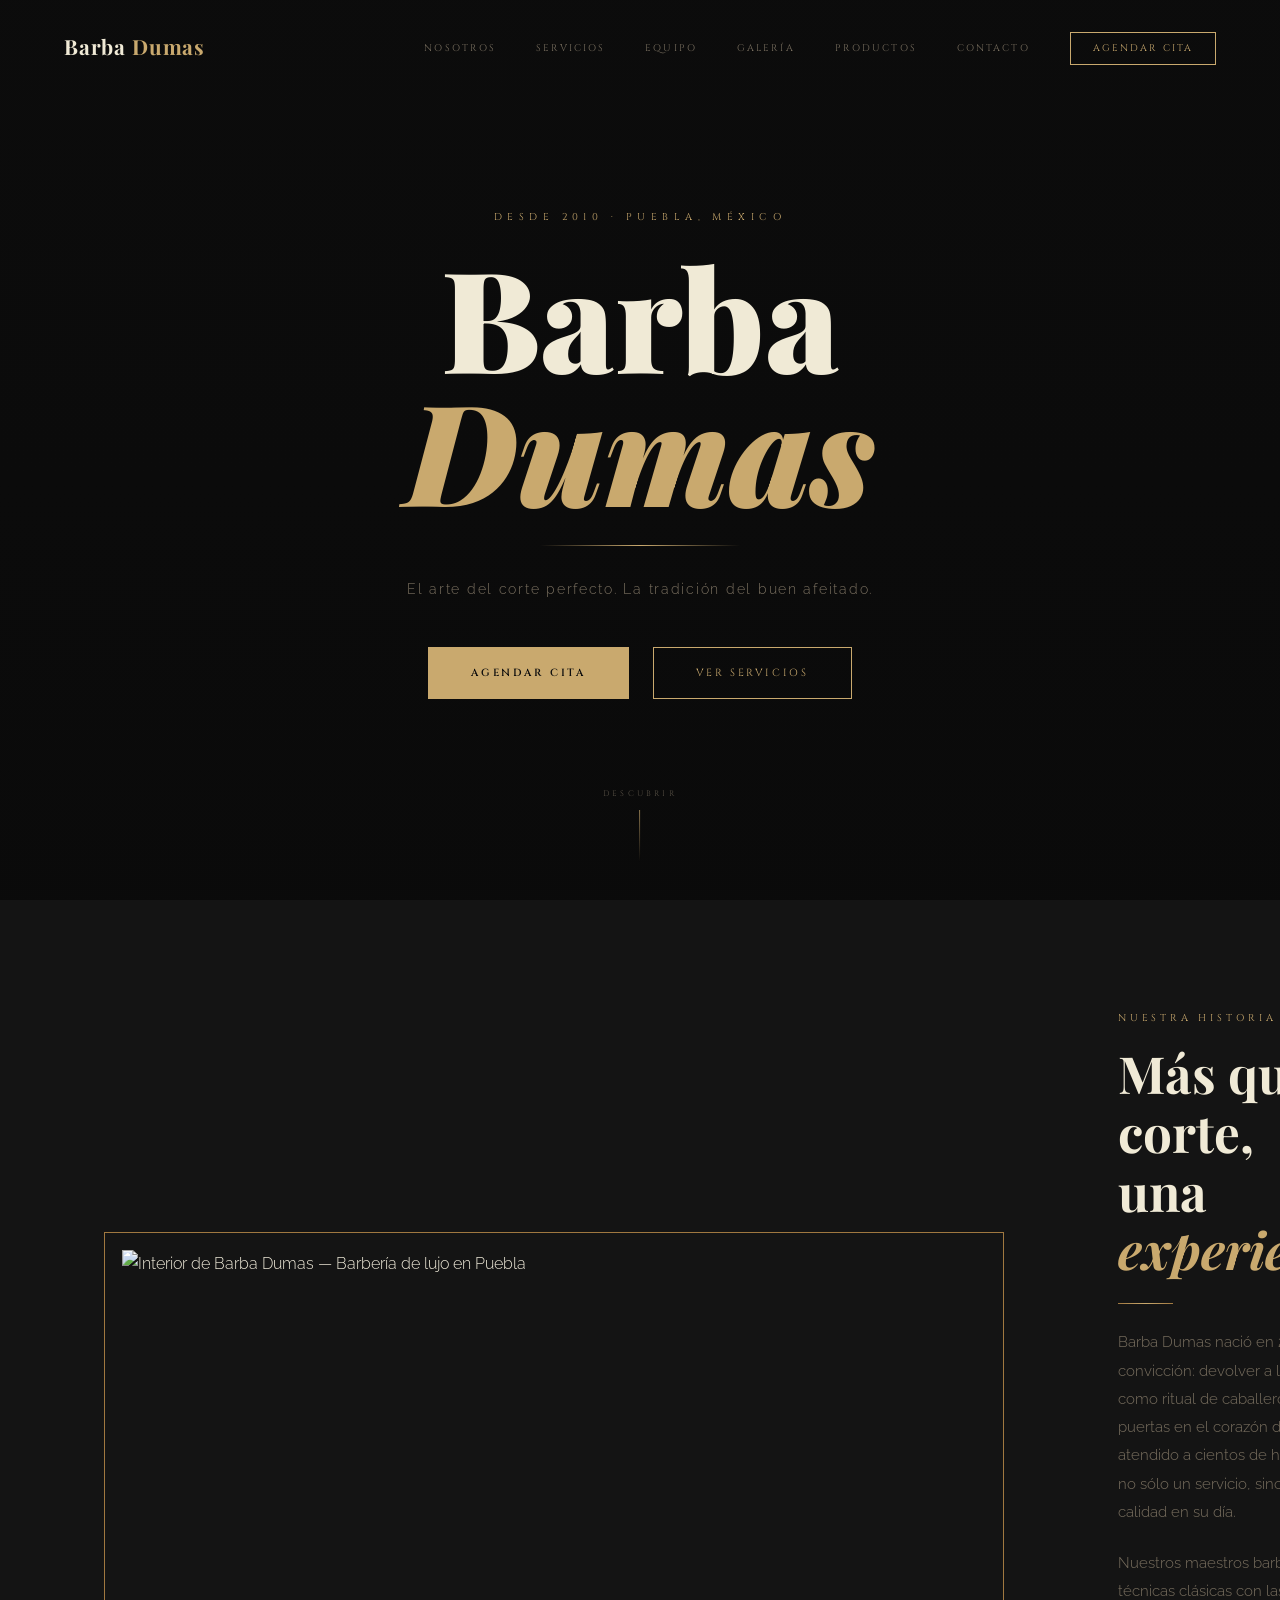
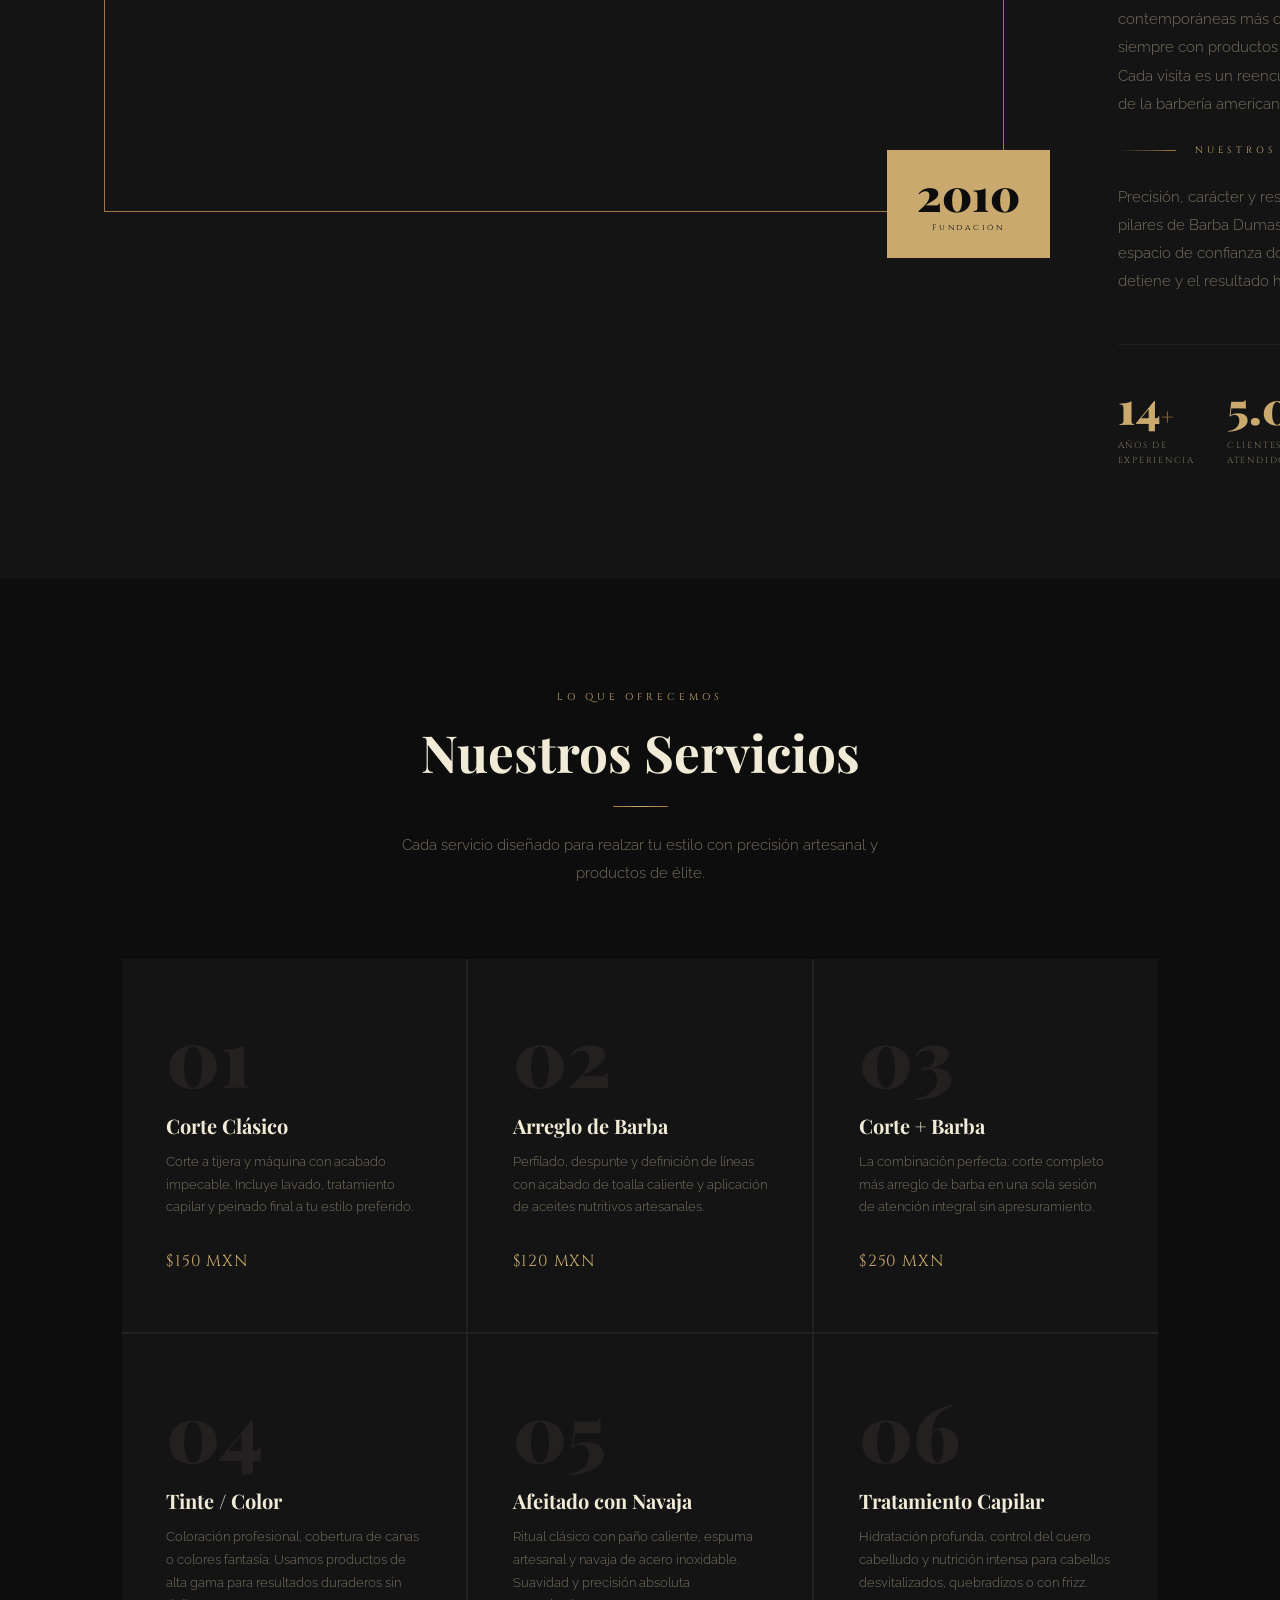
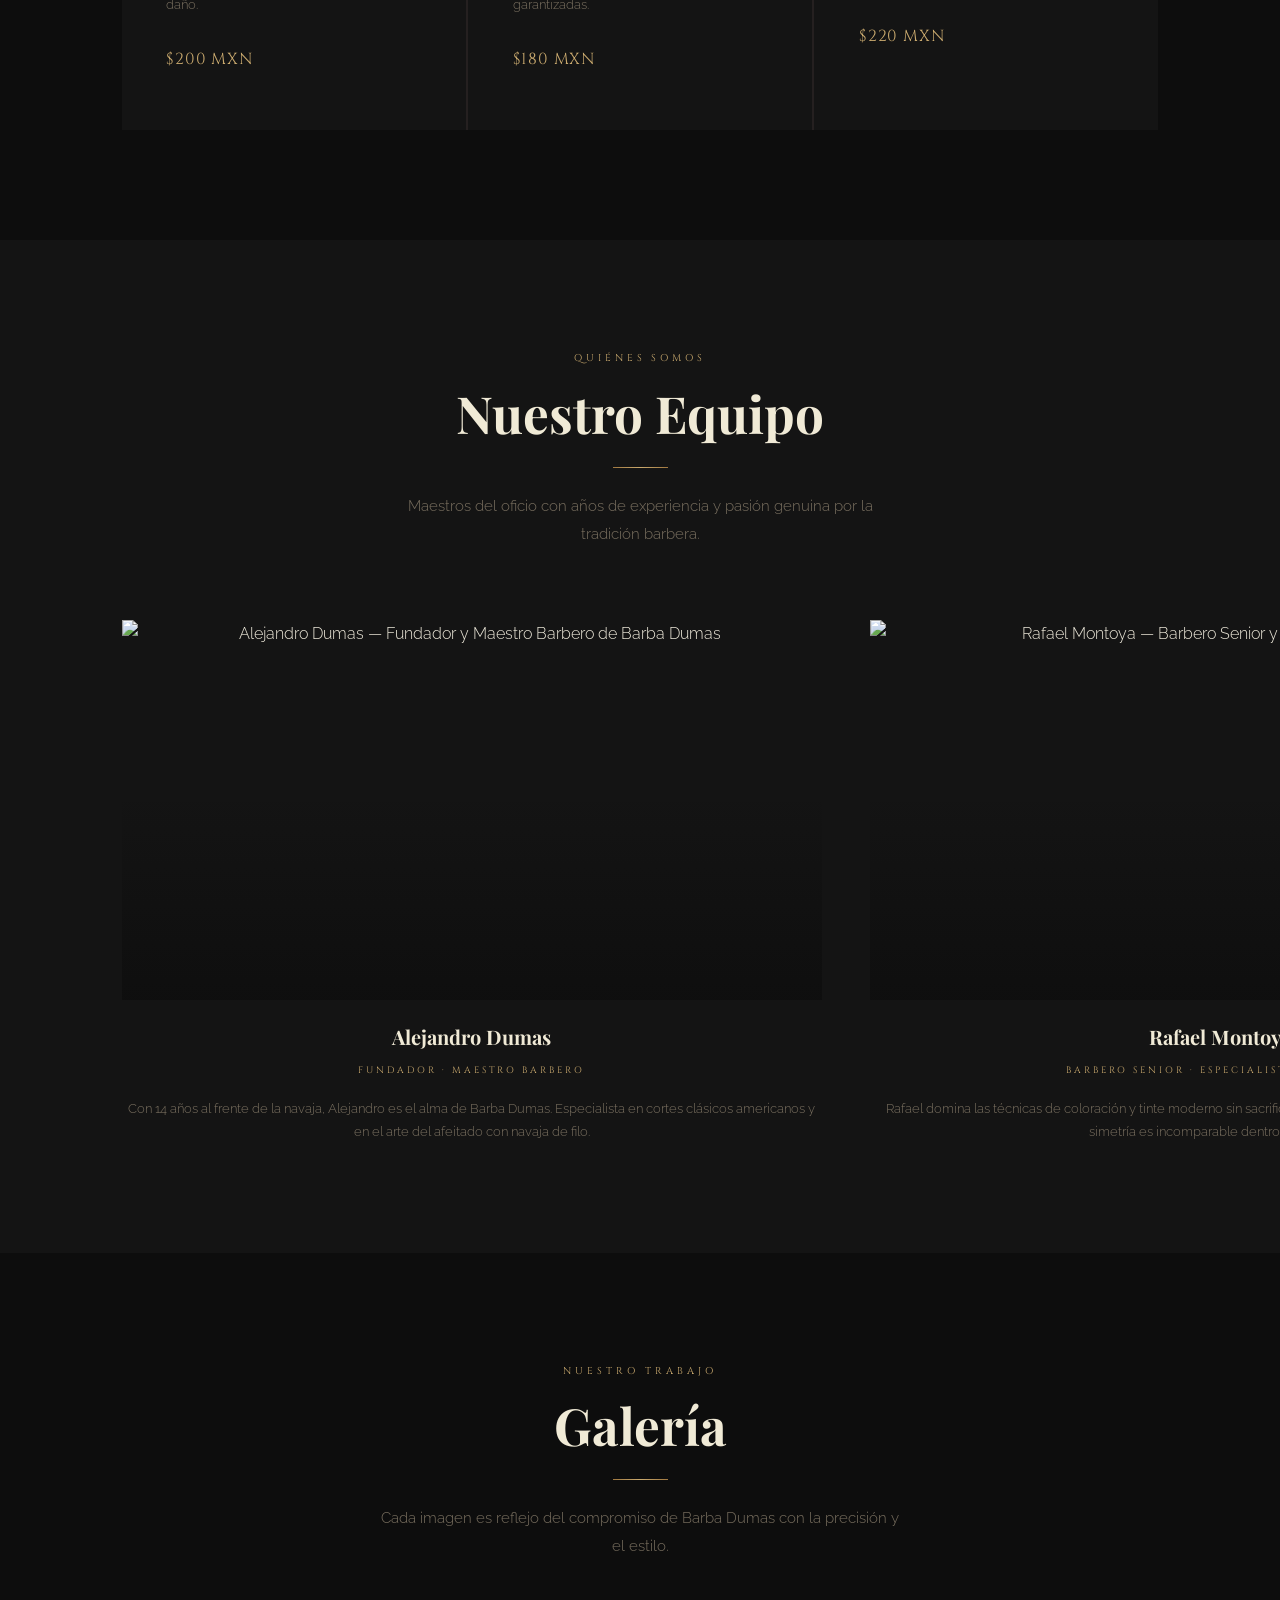
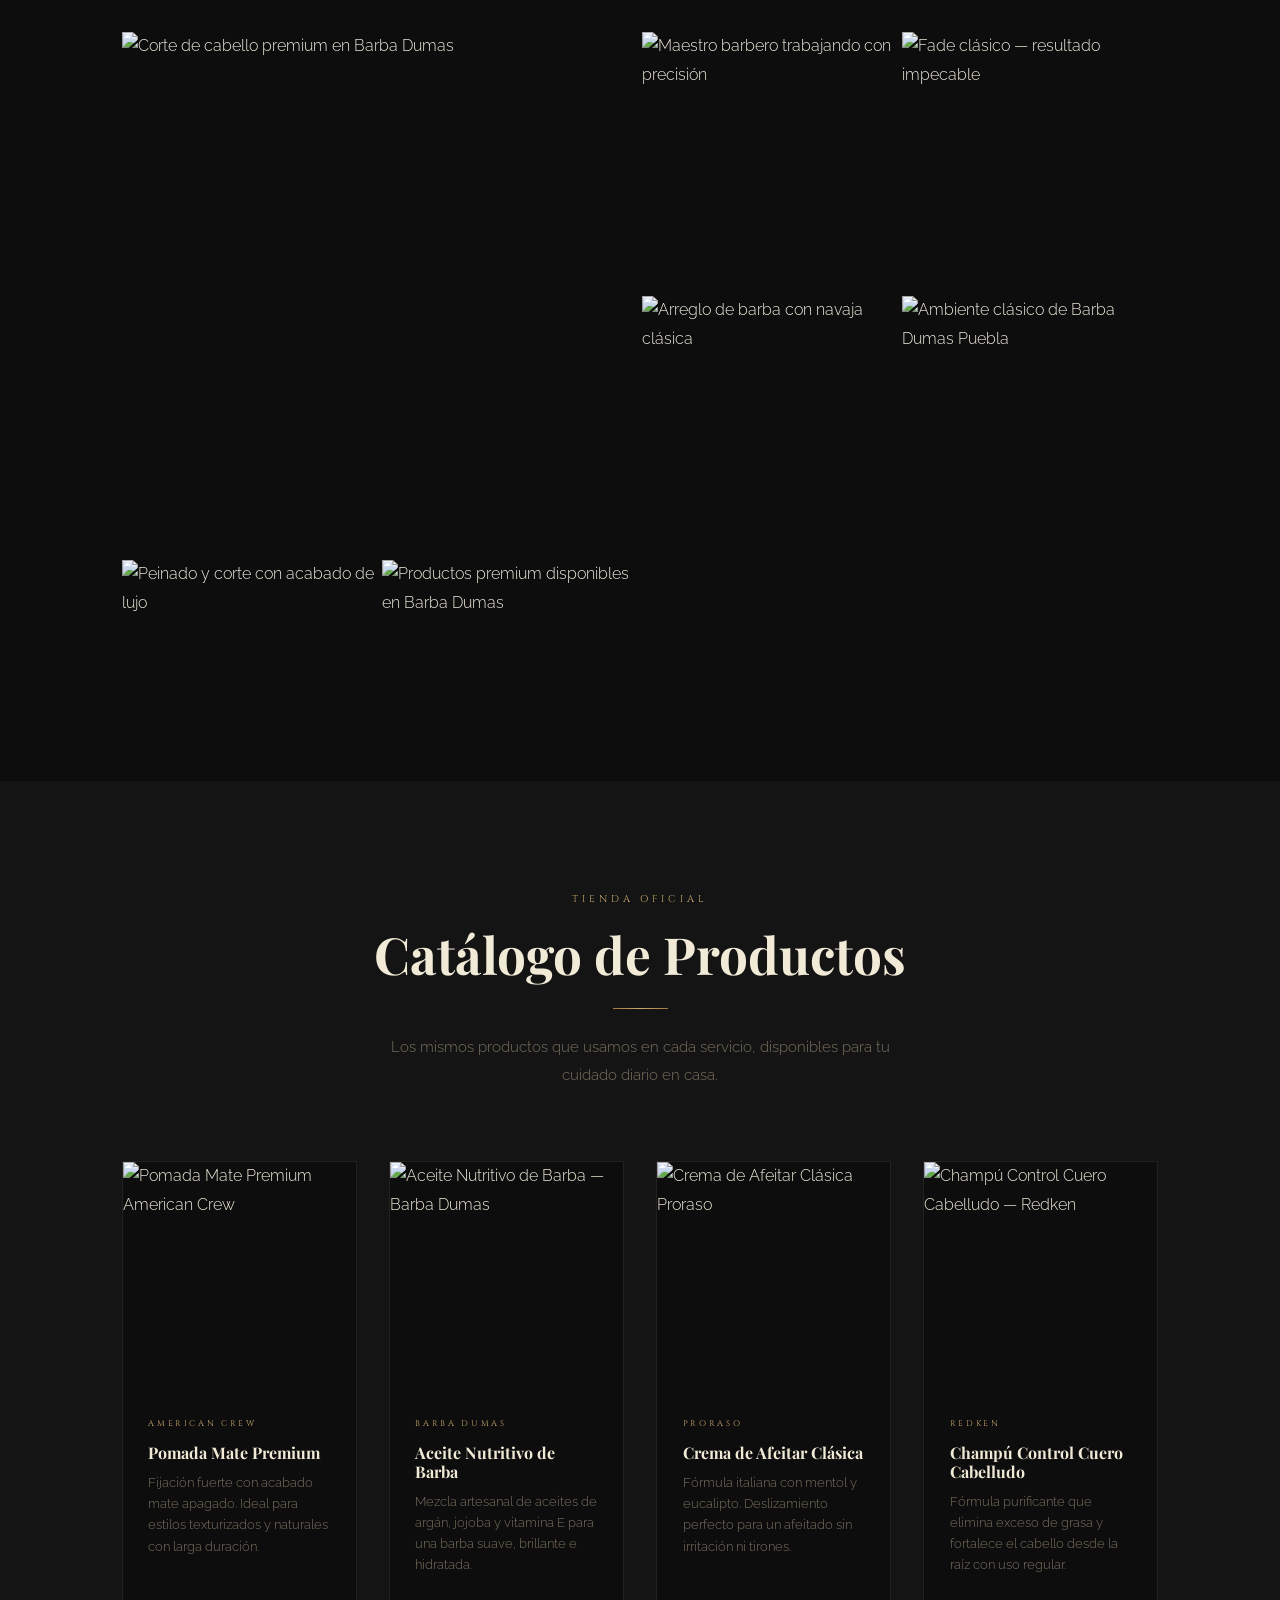
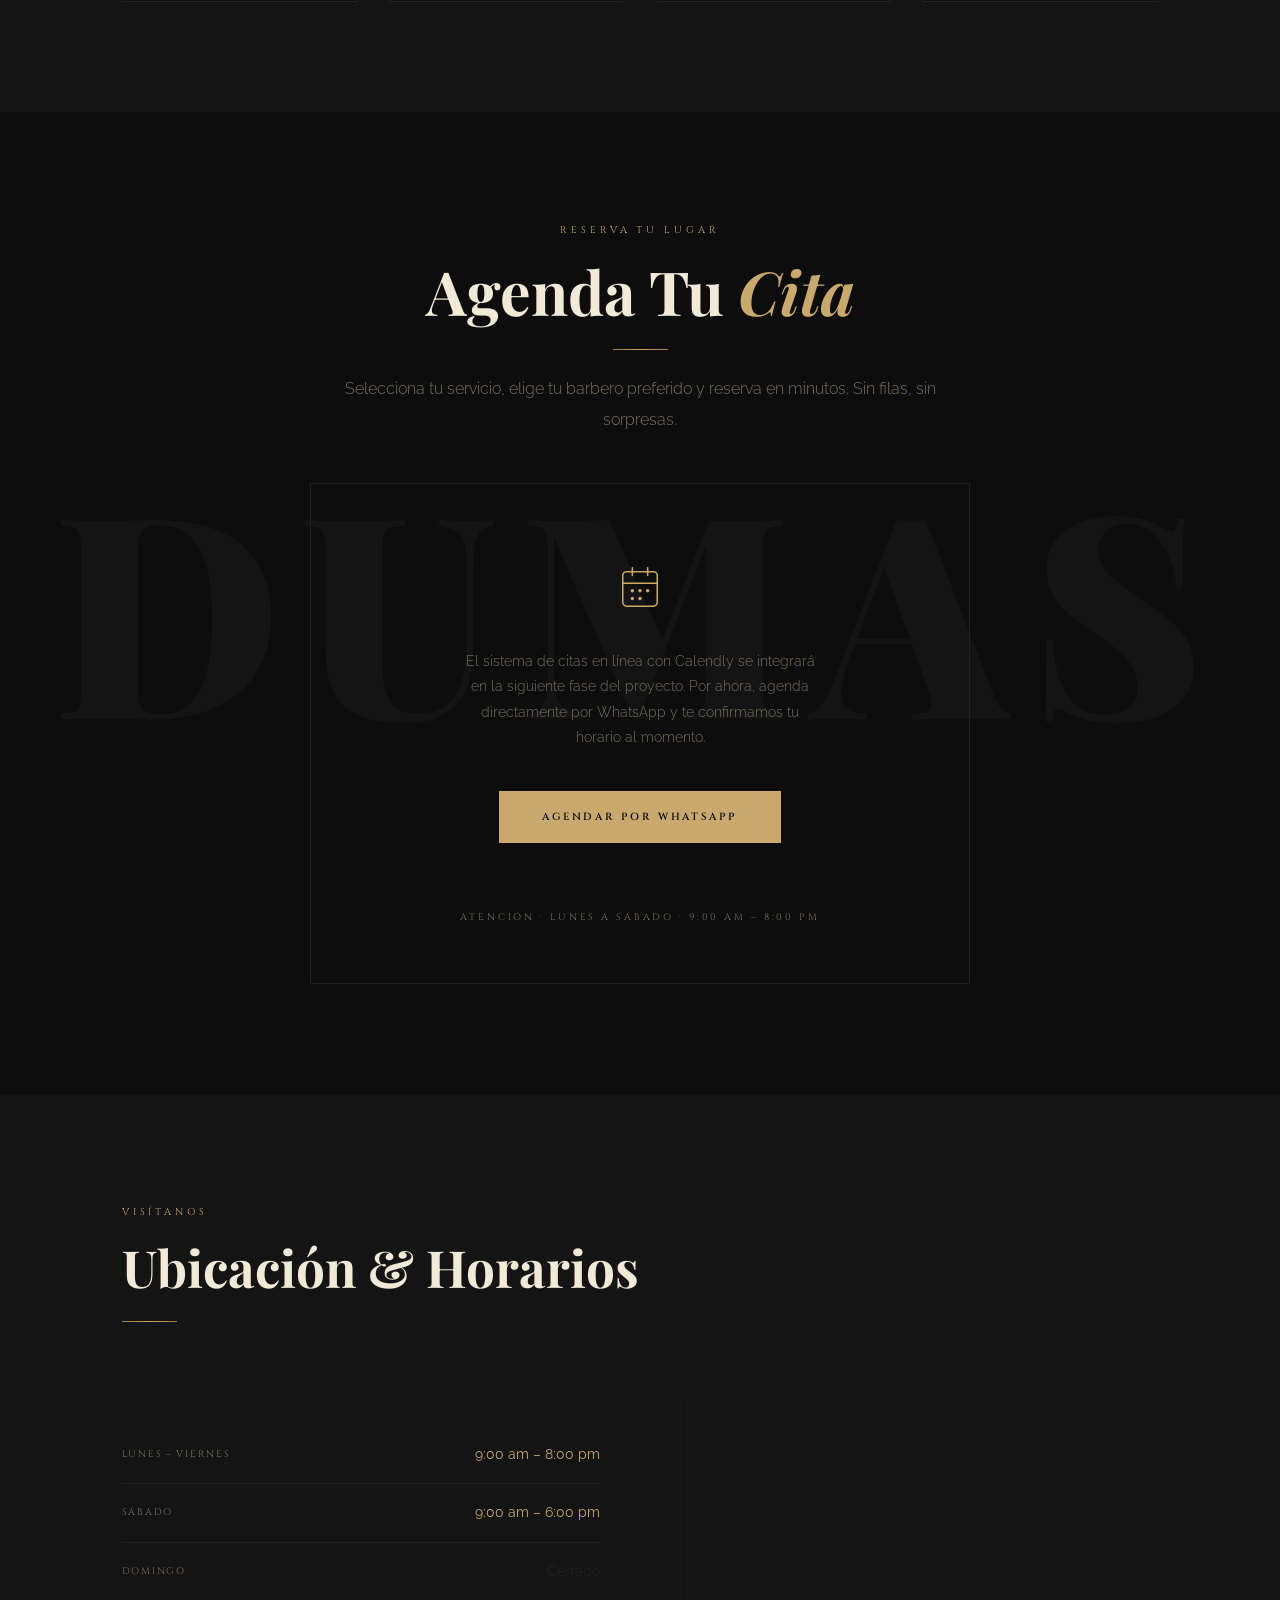
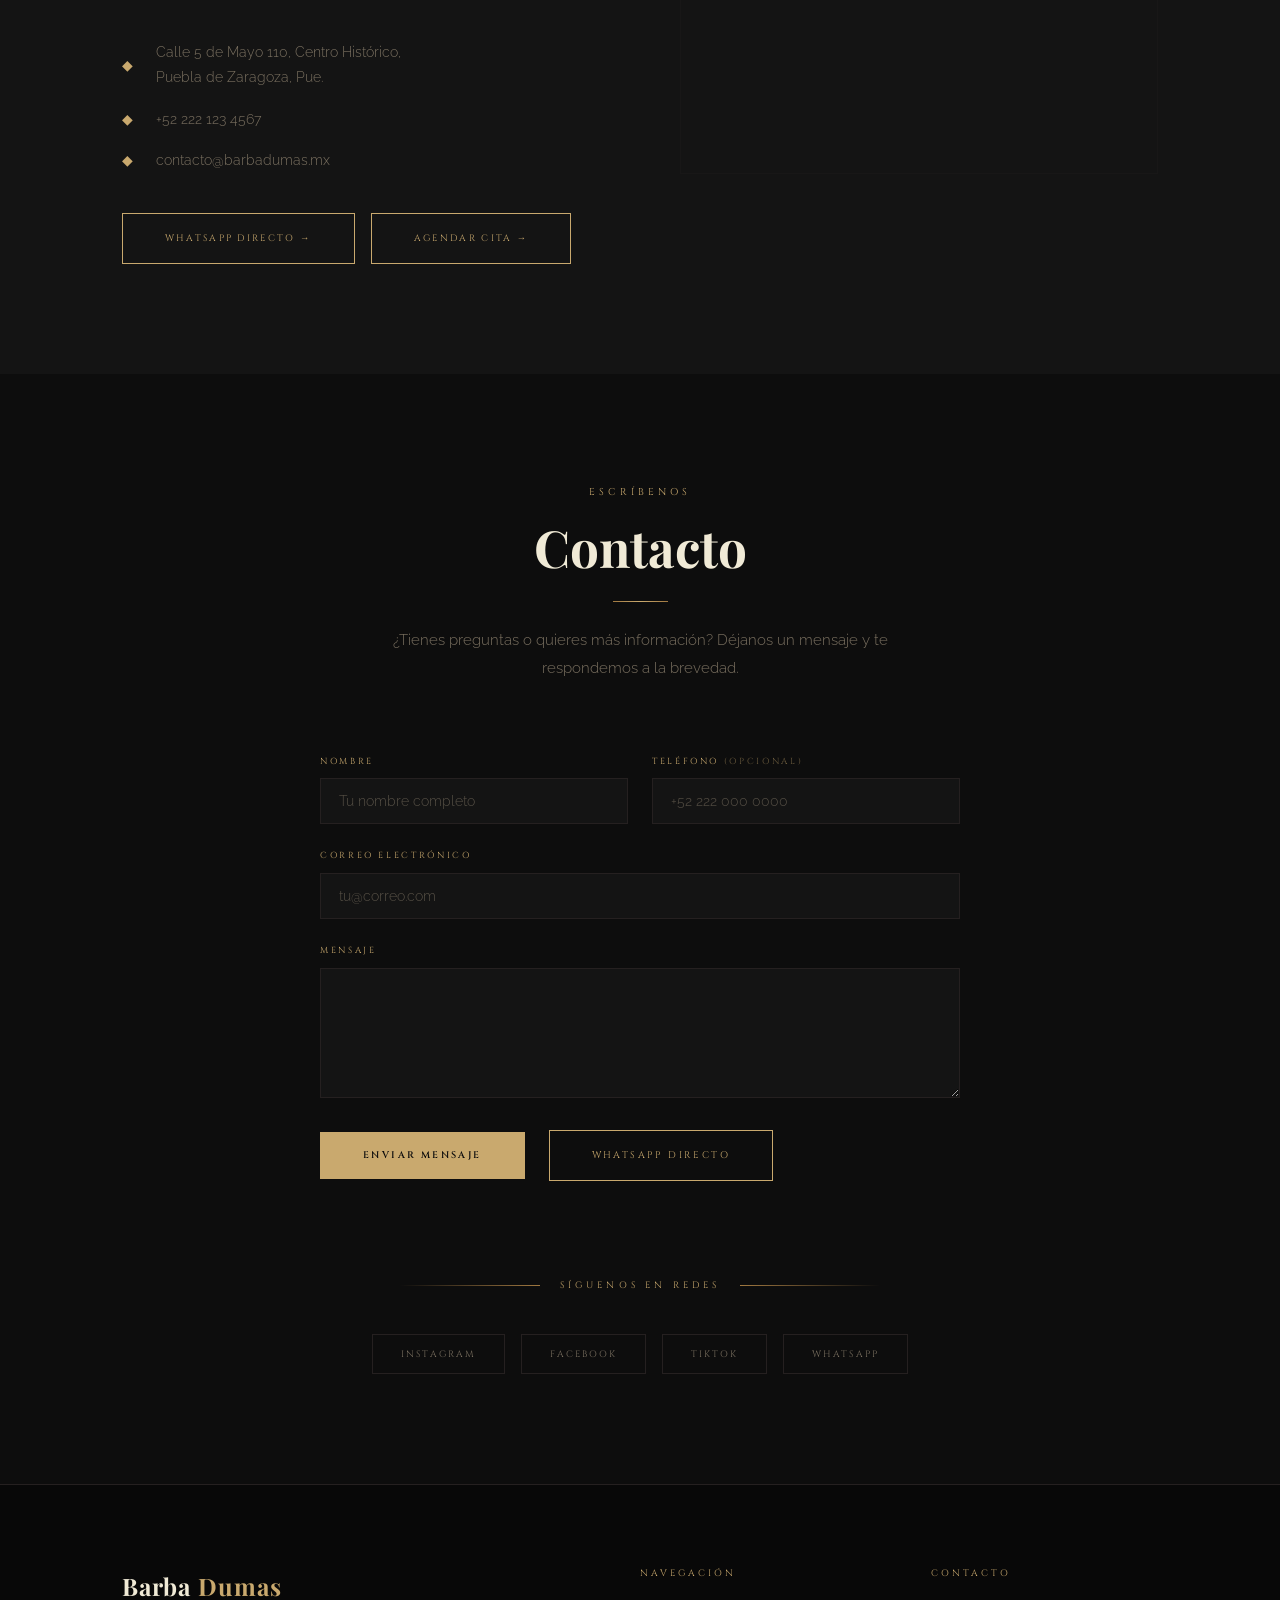
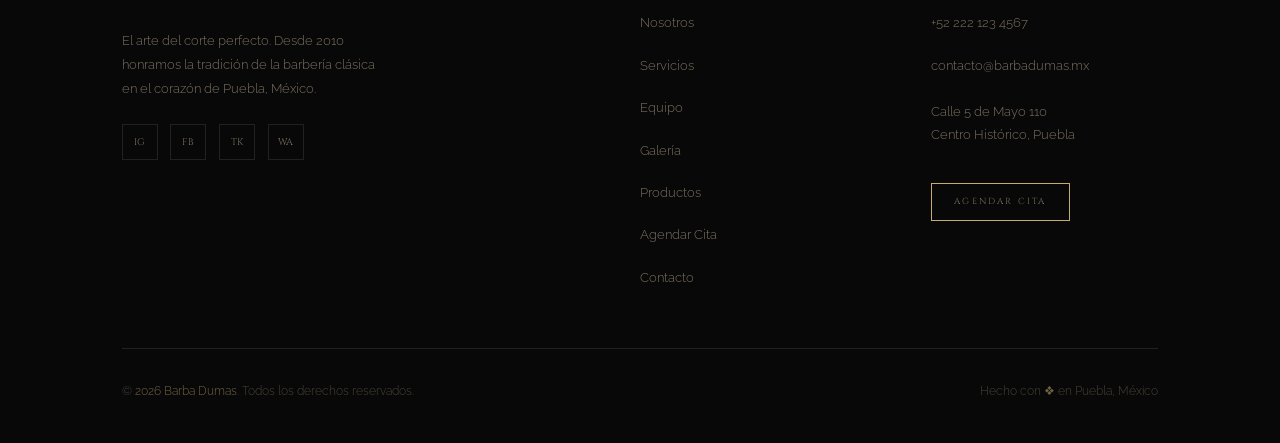
==== index.html @ 799034c2 "Primer commit - sitio Barba Dumas" ====
<!DOCTYPE html>
<html lang="es">
<head>
  <meta charset="UTF-8" />
  <meta name="viewport" content="width=device-width, initial-scale=1.0" />
  <meta name="description" content="Barba Dumas — Barbería de lujo en Puebla. Cortes clásicos, arreglo de barba y servicios premium desde 2010." />
  <meta name="theme-color" content="#0d0d0d" />

  <!-- Open Graph (redes sociales) -->
  <meta property="og:title" content="Barba Dumas — Barbería de Lujo" />
  <meta property="og:description" content="El arte del corte perfecto. La tradición del buen afeitado. Puebla, México." />
  <meta property="og:type" content="website" />

  <title>Barba Dumas — Barbería de Lujo · Puebla</title>

  <!-- Hoja de estilos principal -->
 <link rel="stylesheet" href="css/styles.css" />

  <!-- ══════════════════════════════════════════════════════
       Estilos adicionales para sección de Contacto.
       NOTA: En la iteración final, mover este bloque a styles.css
  ══════════════════════════════════════════════════════ -->
  <style>
    /* ── Sección Contacto ─────────────────────────────── */
    #contact {
      background: var(--bg-primary);
    }

    .contact-form-grid {
      display: grid;
      grid-template-columns: 1fr 1fr;
      gap: 1.5rem;
    }

    .form-group {
      display: flex;
      flex-direction: column;
      gap: 0.55rem;
    }

    .form-group.full {
      grid-column: 1 / -1;
    }

    .form-label {
      font-family: var(--font-label);
      font-size: 0.55rem;
      letter-spacing: 0.3em;
      text-transform: uppercase;
      color: var(--gold);
    }

    .form-input,
    .form-textarea {
      background: var(--bg-secondary);
      border: 1px solid var(--border);
      color: var(--text-primary);
      padding: 14px 18px;
      font-family: var(--font-body);
      font-size: 0.88rem;
      font-weight: 300;
      outline: none;
      transition: border-color var(--transition);
      width: 100%;
      -webkit-appearance: none;
      border-radius: 0;
    }

    .form-input::placeholder,
    .form-textarea::placeholder {
      color: var(--text-muted);
      opacity: 0.65;
    }

    .form-input:focus,
    .form-textarea:focus {
      border-color: var(--gold-dark);
    }

    .form-textarea {
      resize: vertical;
      min-height: 130px;
    }

    .form-actions {
      grid-column: 1 / -1;
      display: flex;
      gap: 1.5rem;
      flex-wrap: wrap;
      align-items: center;
      margin-top: 0.5rem;
    }

    .form-msg {
      grid-column: 1 / -1;
      font-family: var(--font-label);
      font-size: 0.58rem;
      letter-spacing: 0.22em;
      color: var(--gold);
      text-transform: uppercase;
      padding: 0.5rem 0;
      display: none;
    }

    .social-buttons {
      display: flex;
      justify-content: center;
      gap: 1rem;
      margin-top: 2.5rem;
      flex-wrap: wrap;
    }

    .social-btn {
      font-family: var(--font-label);
      font-size: 0.58rem;
      letter-spacing: 0.22em;
      text-transform: uppercase;
      padding: 11px 28px;
      border: 1px solid var(--border);
      color: var(--text-muted);
      transition: var(--transition);
    }

    .social-btn:hover {
      border-color: var(--gold);
      color: var(--gold);
    }

    @media (max-width: 640px) {
      .contact-form-grid {
        grid-template-columns: 1fr;
      }
      .form-group.full {
        grid-column: 1;
      }
      .form-actions {
        grid-column: 1;
        flex-direction: column;
        align-items: flex-start;
      }
      .form-msg {
        grid-column: 1;
      }
    }
  </style>
</head>

<body>

  <!-- ══════════════════════════════════════════════════════
       NAVBAR
  ══════════════════════════════════════════════════════ -->
  <nav id="navbar" role="navigation" aria-label="Navegación principal">
    <a href="#hero" class="nav-logo" aria-label="Barba Dumas — Inicio">
      Barba <span>Dumas</span>
    </a>

    <ul class="nav-links" id="navLinks" role="menubar">
      <li role="none"><a href="#about"    role="menuitem">Nosotros</a></li>
      <li role="none"><a href="#services" role="menuitem">Servicios</a></li>
      <li role="none"><a href="#team"     role="menuitem">Equipo</a></li>
      <li role="none"><a href="#gallery"  role="menuitem">Galería</a></li>
      <li role="none"><a href="#products" role="menuitem">Productos</a></li>
      <li role="none"><a href="#contact"  role="menuitem">Contacto</a></li>
      <li role="none"><a href="#booking"  role="menuitem" class="nav-cta">Agendar Cita</a></li>
    </ul>

    <!-- Botón hamburguesa para móvil -->
    <button class="nav-toggle" id="navToggle" aria-label="Abrir menú" aria-expanded="false" aria-controls="navLinks">
      <span></span>
      <span></span>
      <span></span>
    </button>
  </nav>


  <!-- ══════════════════════════════════════════════════════
       HERO / PORTADA
       La imagen de fondo se define en styles.css → .hero-bg
  ══════════════════════════════════════════════════════ -->
  <section id="hero" aria-label="Portada Barba Dumas">
    <!-- Fondo con efecto Ken Burns (activado por scripts.js → clase .loaded) -->
    <!-- PROTOTIPO: Para cambiar la imagen, editar la URL en styles.css → .hero-bg { background-image: ... } -->
    <div class="hero-bg" id="heroBg" role="img" aria-label="Barbería de lujo"></div>
    <div class="hero-overlay"></div>

    <div class="hero-content">
      <span class="hero-eyebrow">Desde 2010 &middot; Puebla, México</span>
      <h1 class="hero-title">
        Barba<br /><em>Dumas</em>
      </h1>
      <div class="hero-divider"></div>
      <p class="hero-subtitle">
        El arte del corte perfecto. La tradición del buen afeitado.
      </p>
      <div class="hero-actions">
        <a href="#booking" class="btn btn-filled">Agendar Cita</a>
        <a href="#services" class="btn">Ver Servicios</a>
      </div>
    </div>

    <!-- Indicador de scroll -->
    <div class="hero-scroll" aria-hidden="true">
      <span class="hero-scroll-label">Descubrir</span>
      <div class="hero-scroll-line"></div>
    </div>
  </section>


  <!-- ══════════════════════════════════════════════════════
       SOBRE NOSOTROS
  ══════════════════════════════════════════════════════ -->
  <section id="about" aria-labelledby="about-title">
    <div class="container">
      <div class="about-grid">

        <!-- Imagen con badge de año -->
        <div class="about-image-wrap reveal from-left">
          <!--
            PROTOTIPO: Reemplazar con imagen local.
            Ruta sugerida: images/about/interior-barberia.jpg
          -->
          <img
            src="https://images.unsplash.com/photo-1621605815971-fbc98d665033?w=900&q=85"
            alt="Interior de Barba Dumas — Barbería de lujo en Puebla"
            loading="lazy"
            width="900"
            height="580"
          />
          <div class="about-badge" aria-hidden="true">
            <span class="badge-year">2010</span>
            <span class="badge-label">Fundación</span>
          </div>
        </div>

        <!-- Texto -->
        <div class="about-text reveal from-right">
          <span class="section-label">Nuestra Historia</span>
          <h2 id="about-title">
            Más que un corte,<br />
            una <em style="color: var(--gold); font-style: italic;">experiencia</em>
          </h2>
          <div class="gold-line"></div>
          <p>
            Barba Dumas nació en 2010 con una sola convicción: devolver a la barbería su lugar como ritual de caballeros. Desde nuestras puertas en el corazón de Puebla, hemos atendido a cientos de hombres que buscan no sólo un servicio, sino una pausa de calidad en su día.
          </p>
          <p>
            Nuestros maestros barberos combinan técnicas clásicas con las tendencias contemporáneas más depuradas, trabajando siempre con productos de primera línea. Cada visita es un reencuentro con lo mejor de la barbería americana de antaño.
          </p>
          <div class="ornament"><span>Nuestros Valores</span></div>
          <p>
            Precisión, carácter y respeto al oficio son los pilares de Barba Dumas. Cada silla es un espacio de confianza donde el tiempo se detiene y el resultado habla por sí mismo.
          </p>

          <!-- Estadísticas -->
          <div class="about-stats" aria-label="Datos de la barbería">
            <div>
              <span class="stat-number">14<span style="font-size:0.5em; color: var(--gold-dark);">+</span></span>
              <span class="stat-label">Años de Experiencia</span>
            </div>
            <div>
              <span class="stat-number">5K<span style="font-size:0.5em; color: var(--gold-dark);">+</span></span>
              <span class="stat-label">Clientes Atendidos</span>
            </div>
            <div>
              <span class="stat-number">3</span>
              <span class="stat-label">Maestros Barberos</span>
            </div>
          </div>
        </div>

      </div>
    </div>
  </section>


  <!-- ══════════════════════════════════════════════════════
       SERVICIOS
  ══════════════════════════════════════════════════════ -->
  <section id="services" aria-labelledby="services-title">
    <div class="container">
      <div class="section-header centered reveal">
        <span class="section-label">Lo que Ofrecemos</span>
        <h2 id="services-title">Nuestros Servicios</h2>
        <div class="gold-line centered"></div>
        <p>Cada servicio diseñado para realzar tu estilo con precisión artesanal y productos de élite.</p>
      </div>

      <div class="services-grid">

        <article class="service-card reveal reveal-d1">
          <div class="service-num" aria-hidden="true">01</div>
          <h3 class="service-name">Corte Clásico</h3>
          <p class="service-desc">
            Corte a tijera y máquina con acabado impecable. Incluye lavado, tratamiento capilar y peinado final a tu estilo preferido.
          </p>
          <span class="service-price">$150 MXN</span>
        </article>

        <article class="service-card reveal reveal-d2">
          <div class="service-num" aria-hidden="true">02</div>
          <h3 class="service-name">Arreglo de Barba</h3>
          <p class="service-desc">
            Perfilado, despunte y definición de líneas con acabado de toalla caliente y aplicación de aceites nutritivos artesanales.
          </p>
          <span class="service-price">$120 MXN</span>
        </article>

        <article class="service-card reveal reveal-d3">
          <div class="service-num" aria-hidden="true">03</div>
          <h3 class="service-name">Corte + Barba</h3>
          <p class="service-desc">
            La combinación perfecta: corte completo más arreglo de barba en una sola sesión de atención integral sin apresuramiento.
          </p>
          <span class="service-price">$250 MXN</span>
        </article>

        <article class="service-card reveal reveal-d1">
          <div class="service-num" aria-hidden="true">04</div>
          <h3 class="service-name">Tinte / Color</h3>
          <p class="service-desc">
            Coloración profesional, cobertura de canas o colores fantasía. Usamos productos de alta gama para resultados duraderos sin daño.
          </p>
          <span class="service-price">$200 MXN</span>
        </article>

        <article class="service-card reveal reveal-d2">
          <div class="service-num" aria-hidden="true">05</div>
          <h3 class="service-name">Afeitado con Navaja</h3>
          <p class="service-desc">
            Ritual clásico con paño caliente, espuma artesanal y navaja de acero inoxidable. Suavidad y precisión absoluta garantizadas.
          </p>
          <span class="service-price">$180 MXN</span>
        </article>

        <article class="service-card reveal reveal-d3">
          <div class="service-num" aria-hidden="true">06</div>
          <h3 class="service-name">Tratamiento Capilar</h3>
          <p class="service-desc">
            Hidratación profunda, control del cuero cabelludo y nutrición intensa para cabellos desvitalizados, quebradizos o con frizz.
          </p>
          <span class="service-price">$220 MXN</span>
        </article>

      </div>
    </div>
  </section>


  <!-- ══════════════════════════════════════════════════════
       EQUIPO
  ══════════════════════════════════════════════════════ -->
  <section id="team" aria-labelledby="team-title">
    <div class="container">
      <div class="section-header centered reveal">
        <span class="section-label">Quiénes Somos</span>
        <h2 id="team-title">Nuestro Equipo</h2>
        <div class="gold-line centered"></div>
        <p>Maestros del oficio con años de experiencia y pasión genuina por la tradición barbera.</p>
      </div>

      <div class="team-grid">

        <article class="team-card reveal reveal-d1">
          <div class="team-image-wrap">
            <!--
              PROTOTIPO: Reemplazar con imagen local.
              Ruta sugerida: images/team/alejandro-dumas.jpg
            -->
            <img
              src="https://images.unsplash.com/photo-1622286342621-4bd786c2447c?w=700&q=85"
              alt="Alejandro Dumas — Fundador y Maestro Barbero de Barba Dumas"
              loading="lazy"
              width="700"
              height="380"
            />
          </div>
          <h3 class="team-name">Alejandro Dumas</h3>
          <span class="team-role">Fundador · Maestro Barbero</span>
          <p class="team-bio">
            Con 14 años al frente de la navaja, Alejandro es el alma de Barba Dumas. Especialista en cortes clásicos americanos y en el arte del afeitado con navaja de filo.
          </p>
        </article>

        <article class="team-card reveal reveal-d2">
          <div class="team-image-wrap">
            <!--
              PROTOTIPO: Reemplazar con imagen local.
              Ruta sugerida: images/team/rafael-montoya.jpg
            -->
            <img
              src="https://images.unsplash.com/photo-1560250097-0b93528c311a?w=700&q=85"
              alt="Rafael Montoya — Barbero Senior y Especialista en Color"
              loading="lazy"
              width="700"
              height="380"
            />
          </div>
          <h3 class="team-name">Rafael Montoya</h3>
          <span class="team-role">Barbero Senior · Especialista en Color</span>
          <p class="team-bio">
            Rafael domina las técnicas de coloración y tinte moderno sin sacrificar la esencia clásica. Su ojo para el detalle y la simetría es incomparable dentro del equipo.
          </p>
        </article>

        <article class="team-card reveal reveal-d3">
          <div class="team-image-wrap">
            <!--
              PROTOTIPO: Reemplazar con imagen local.
              Ruta sugerida: images/team/carlos-herrera.jpg
            -->
            <img
              src="https://images.unsplash.com/photo-1570295999919-56ceb5ecca61?w=700&q=85"
              alt="Carlos Herrera — Barbero y Especialista en Fade"
              loading="lazy"
              width="700"
              height="380"
            />
          </div>
          <h3 class="team-name">Carlos Herrera</h3>
          <span class="team-role">Barbero · Especialista en Fade</span>
          <p class="team-bio">
            El más versátil del equipo. Carlos es experto en degradados contemporáneos y estilos urbanos que logran fusionar la moda actual con el rigor de la barbería clásica.
          </p>
        </article>

      </div>
    </div>
  </section>


  <!-- ══════════════════════════════════════════════════════
       GALERÍA
       Layout: 1 imagen grande (span 2×2) + 6 imágenes pequeñas
  ══════════════════════════════════════════════════════ -->
  <section id="gallery" aria-labelledby="gallery-title">
    <div class="container">
      <div class="section-header centered reveal">
        <span class="section-label">Nuestro Trabajo</span>
        <h2 id="gallery-title">Galería</h2>
        <div class="gold-line centered"></div>
        <p>Cada imagen es reflejo del compromiso de Barba Dumas con la precisión y el estilo.</p>
      </div>
    </div>

    <!-- La galería sale del container para aprovechar el ancho completo -->
    <div class="container">
      <div class="gallery-grid" role="list">

        <!-- Imagen principal (ocupa 2 cols × 2 filas) -->
        <figure class="gallery-item" role="listitem">
          <!--
            PROTOTIPO: Reemplazar con imagen local.
            Ruta sugerida: images/gallery/gallery-01-principal.jpg
          -->
          <img
            src="https://images.unsplash.com/photo-1585747860715-2ba37e788b70?w=1200&q=85"
            alt="Corte de cabello premium en Barba Dumas"
            loading="lazy"
            width="1200"
            height="520"
          />
        </figure>

        <figure class="gallery-item reveal reveal-d1" role="listitem">
          <!--
            PROTOTIPO: Reemplazar → images/gallery/gallery-02.jpg
          -->
          <img
            src="https://images.unsplash.com/photo-1599351431202-1e0f0137899a?w=600&q=85"
            alt="Maestro barbero trabajando con precisión"
            loading="lazy"
            width="600"
            height="260"
          />
        </figure>

        <figure class="gallery-item reveal reveal-d2" role="listitem">
          <!--
            PROTOTIPO: Reemplazar → images/gallery/gallery-03.jpg
          -->
          <img
            src="https://images.unsplash.com/photo-1567894340315-735d7c361db0?w=600&q=85"
            alt="Fade clásico — resultado impecable"
            loading="lazy"
            width="600"
            height="260"
          />
        </figure>

        <figure class="gallery-item reveal reveal-d3" role="listitem">
          <!--
            PROTOTIPO: Reemplazar → images/gallery/gallery-04.jpg
          -->
          <img
            src="https://images.unsplash.com/photo-1553361371-9b22f78e8b1d?w=600&q=85"
            alt="Arreglo de barba con navaja clásica"
            loading="lazy"
            width="600"
            height="260"
          />
        </figure>

        <figure class="gallery-item reveal reveal-d1" role="listitem">
          <!--
            PROTOTIPO: Reemplazar → images/gallery/gallery-05.jpg
          -->
          <img
            src="https://images.unsplash.com/photo-1503951914875-452162b0f3f1?w=600&q=85"
            alt="Ambiente clásico de Barba Dumas Puebla"
            loading="lazy"
            width="600"
            height="260"
          />
        </figure>

        <figure class="gallery-item reveal reveal-d2" role="listitem">
          <!--
            PROTOTIPO: Reemplazar → images/gallery/gallery-06.jpg
          -->
          <img
            src="https://images.unsplash.com/photo-1534297635766-a262cdcb8ee4?w=600&q=85"
            alt="Peinado y corte con acabado de lujo"
            loading="lazy"
            width="600"
            height="260"
          />
        </figure>

        <figure class="gallery-item reveal reveal-d3" role="listitem">
          <!--
            PROTOTIPO: Reemplazar → images/gallery/gallery-07.jpg
          -->
          <img
            src="https://images.unsplash.com/photo-1593702288056-7cc2e9e4f7f8?w=600&q=85"
            alt="Productos premium disponibles en Barba Dumas"
            loading="lazy"
            width="600"
            height="260"
          />
        </figure>

      </div>
    </div>
  </section>


  <!-- ══════════════════════════════════════════════════════
       CATÁLOGO DE PRODUCTOS
       Solo visual — sin carrito de compra
  ══════════════════════════════════════════════════════ -->
  <section id="products" aria-labelledby="products-title">
    <div class="container">
      <div class="section-header centered reveal">
        <span class="section-label">Tienda Oficial</span>
        <h2 id="products-title">Catálogo de Productos</h2>
        <div class="gold-line centered"></div>
        <p>Los mismos productos que usamos en cada servicio, disponibles para tu cuidado diario en casa.</p>
      </div>

      <div class="products-grid">

        <article class="product-card reveal reveal-d1">
          <div class="product-image">
            <!--
              PROTOTIPO: Reemplazar → images/products/pomada-mate.jpg
            -->
            <img
              src="https://images.unsplash.com/photo-1582095133179-bfd08e2fb6b8?w=500&q=85"
              alt="Pomada Mate Premium American Crew"
              loading="lazy"
              width="500"
              height="220"
            />
          </div>
          <div class="product-info">
            <span class="product-brand">American Crew</span>
            <h3 class="product-name">Pomada Mate Premium</h3>
            <p class="product-desc">
              Fijación fuerte con acabado mate apagado. Ideal para estilos texturizados y naturales con larga duración.
            </p>
          </div>
        </article>

        <article class="product-card reveal reveal-d2">
          <div class="product-image">
            <!--
              PROTOTIPO: Reemplazar → images/products/aceite-barba.jpg
            -->
            <img
              src="https://images.unsplash.com/photo-1617897903246-719242758050?w=500&q=85"
              alt="Aceite Nutritivo de Barba — Barba Dumas"
              loading="lazy"
              width="500"
              height="220"
            />
          </div>
          <div class="product-info">
            <span class="product-brand">Barba Dumas</span>
            <h3 class="product-name">Aceite Nutritivo de Barba</h3>
            <p class="product-desc">
              Mezcla artesanal de aceites de argán, jojoba y vitamina E para una barba suave, brillante e hidratada.
            </p>
          </div>
        </article>

        <article class="product-card reveal reveal-d3">
          <div class="product-image">
            <!--
              PROTOTIPO: Reemplazar → images/products/crema-afeitar.jpg
            -->
            <img
              src="https://images.unsplash.com/photo-1584308666744-24d5c474f2ae?w=500&q=85"
              alt="Crema de Afeitar Clásica Proraso"
              loading="lazy"
              width="500"
              height="220"
            />
          </div>
          <div class="product-info">
            <span class="product-brand">Proraso</span>
            <h3 class="product-name">Crema de Afeitar Clásica</h3>
            <p class="product-desc">
              Fórmula italiana con mentol y eucalipto. Deslizamiento perfecto para un afeitado sin irritación ni tirones.
            </p>
          </div>
        </article>

        <article class="product-card reveal reveal-d4">
          <div class="product-image">
            <!--
              PROTOTIPO: Reemplazar → images/products/champu-capilar.jpg
            -->
            <img
              src="https://images.unsplash.com/photo-1559056199-641a0ac8b55e?w=500&q=85"
              alt="Champú Control Cuero Cabelludo — Redken"
              loading="lazy"
              width="500"
              height="220"
            />
          </div>
          <div class="product-info">
            <span class="product-brand">Redken</span>
            <h3 class="product-name">Champú Control Cuero Cabelludo</h3>
            <p class="product-desc">
              Fórmula purificante que elimina exceso de grasa y fortalece el cabello desde la raíz con uso regular.
            </p>
          </div>
        </article>

      </div>
    </div>
  </section>


  <!-- ══════════════════════════════════════════════════════
       AGENDAR CITA — Calendly / Booksy
  ══════════════════════════════════════════════════════ -->
  <section id="booking" aria-labelledby="booking-title">
    <div class="container">
      <div class="booking-content reveal">
        <span class="section-label">Reserva Tu Lugar</span>
        <h2 id="booking-title">
          Agenda Tu <em style="font-style: italic; color: var(--gold);">Cita</em>
        </h2>
        <div class="gold-line centered"></div>
        <p>
          Selecciona tu servicio, elige tu barbero preferido y reserva en minutos. Sin filas, sin sorpresas.
        </p>

        <div class="booking-widget">

          <!--
            ════════════════════════════════════════════════
            INTEGRACIÓN CALENDLY
            Para activar el widget real:
            1. Crea cuenta en https://calendly.com
            2. Configura servicios, duración y disponibilidad
            3. Ve a "Compartir" → "Añadir a sitio web" → "Insertar en línea"
            4. Reemplaza el bloque de abajo con:

            <div class="calendly-inline-widget"
                 data-url="https://calendly.com/TU-USUARIO"
                 style="min-width:320px;height:700px;">
            </div>
            <script type="text/javascript"
                    src="https://assets.calendly.com/assets/external/widget.js"
                    async></script>

            Alternativa con Booksy:
            Copiar el código embed desde tu perfil de negocio en Booksy.
            ════════════════════════════════════════════════
          -->

          <!-- Placeholder visual mientras se integra Calendly -->
          <div style="text-align: center; padding: 1.5rem 0; width: 100%; max-width: 480px;">
            <svg xmlns="http://www.w3.org/2000/svg" width="46" height="46" viewBox="0 0 24 24"
                 fill="none" stroke="var(--gold)" stroke-width="0.8"
                 stroke-linecap="round" stroke-linejoin="round"
                 style="margin-bottom: 1.8rem;" aria-hidden="true">
              <rect x="3" y="4" width="18" height="18" rx="2" ry="2"/>
              <line x1="16" y1="2" x2="16" y2="6"/>
              <line x1="8" y1="2" x2="8" y2="6"/>
              <line x1="3" y1="10" x2="21" y2="10"/>
              <circle cx="8" cy="14" r="0.5" fill="var(--gold)"/>
              <circle cx="12" cy="14" r="0.5" fill="var(--gold)"/>
              <circle cx="16" cy="14" r="0.5" fill="var(--gold)"/>
              <circle cx="8" cy="18" r="0.5" fill="var(--gold)"/>
              <circle cx="12" cy="18" r="0.5" fill="var(--gold)"/>
            </svg>
            <p style="color: var(--text-muted); font-size: 0.86rem; line-height: 1.85; max-width: 360px; margin: 0 auto 2.5rem;">
              El sistema de citas en línea con Calendly se integrará en la siguiente fase del proyecto. Por ahora, agenda directamente por WhatsApp y te confirmamos tu horario al momento.
            </p>
            <a href="https://wa.me/522221234567?text=Hola%2C%20quiero%20agendar%20una%20cita%20en%20Barba%20Dumas."
               target="_blank"
               rel="noopener noreferrer"
               class="btn btn-filled"
               aria-label="Agendar cita por WhatsApp">
              Agendar por WhatsApp
            </a>
          </div>

          <p class="booking-note">Atención &middot; Lunes a Sábado &middot; 9:00 am – 8:00 pm</p>
        </div>
      </div>
    </div>
  </section>


  <!-- ══════════════════════════════════════════════════════
       UBICACIÓN & HORARIOS
  ══════════════════════════════════════════════════════ -->
  <section id="location" aria-labelledby="location-title">
    <div class="container">
      <div class="section-header reveal">
        <span class="section-label">Visítanos</span>
        <h2 id="location-title">Ubicación &amp; Horarios</h2>
        <div class="gold-line"></div>
      </div>

      <div class="location-grid">

        <!-- Horarios y datos de contacto -->
        <div class="reveal from-left">
          <ul class="hours-list" aria-label="Horarios de atención">
            <li>
              <span class="hours-day">Lunes – Viernes</span>
              <span class="hours-time">9:00 am – 8:00 pm</span>
            </li>
            <li>
              <span class="hours-day">Sábado</span>
              <span class="hours-time">9:00 am – 6:00 pm</span>
            </li>
            <li>
              <span class="hours-day">Domingo</span>
              <span class="hours-time hours-closed">Cerrado</span>
            </li>
          </ul>

          <div class="contact-details">
            <div class="contact-row">
              <span class="contact-row-icon" aria-hidden="true">◆</span>
              <address style="font-style: normal; color: var(--text-muted); font-size: 0.88rem;">
                Calle 5 de Mayo 110, Centro Histórico,<br>Puebla de Zaragoza, Pue.
              </address>
            </div>
            <div class="contact-row">
              <span class="contact-row-icon" aria-hidden="true">◆</span>
              <a href="tel:+522221234567" style="color: var(--text-muted); font-size: 0.88rem; transition: color var(--transition);"
                 aria-label="Llamar a Barba Dumas">
                +52 222 123 4567
              </a>
            </div>
            <div class="contact-row">
              <span class="contact-row-icon" aria-hidden="true">◆</span>
              <a href="mailto:contacto@barbadumas.mx" style="color: var(--text-muted); font-size: 0.88rem; transition: color var(--transition);"
                 aria-label="Enviar correo a Barba Dumas">
                contacto@barbadumas.mx
              </a>
            </div>
          </div>

          <div style="margin-top: 2.5rem; display: flex; gap: 1rem; flex-wrap: wrap;">
            <a href="https://wa.me/522221234567"
               target="_blank"
               rel="noopener noreferrer"
               class="btn"
               style="font-size: 0.58rem;"
               aria-label="Contactar por WhatsApp">
              WhatsApp Directo &rarr;
            </a>
            <a href="#booking" class="btn" style="font-size: 0.58rem;">
              Agendar Cita &rarr;
            </a>
          </div>
        </div>

        <!-- Google Maps embed -->
        <div class="reveal from-right">
          <div class="map-container">
            <!--
              PROTOTIPO: Reemplazar el src con el iframe real de la dirección del negocio.
              Pasos:
              1. Ir a https://maps.google.com
              2. Buscar la dirección exacta
              3. Clic en "Compartir" → "Insertar un mapa"
              4. Copiar el atributo src del iframe y pegarlo aquí.
            -->
            <iframe
              src="https://www.google.com/maps/embed?pb=!1m18!1m12!1m3!1d3771.0541800783506!2d-98.20849108527756!3d19.04287664261754!2m3!1f0!2f0!3f0!3m2!1i1024!2i768!4f13.1!3m3!1m2!1s0x85cfc7aa1e4a0801%3A0x16f9b1deda0a3dad!2sCentro%20Hist%C3%B3rico%20de%20Puebla%2C%20Pue.!5e0!3m2!1ses-419!2smx!4v1700000000000!5m2!1ses-419!2smx"
              allowfullscreen=""
              loading="lazy"
              referrerpolicy="no-referrer-when-downgrade"
              title="Ubicación de Barba Dumas en Puebla, México">
            </iframe>
          </div>
        </div>

      </div>
    </div>
  </section>


  <!-- ══════════════════════════════════════════════════════
       CONTACTO — Formulario, WhatsApp, Redes Sociales
  ══════════════════════════════════════════════════════ -->
  <section id="contact" aria-labelledby="contact-title">
    <div class="container">
      <div class="section-header centered reveal">
        <span class="section-label">Escríbenos</span>
        <h2 id="contact-title">Contacto</h2>
        <div class="gold-line centered"></div>
        <p>¿Tienes preguntas o quieres más información? Déjanos un mensaje y te respondemos a la brevedad.</p>
      </div>

      <!-- Formulario de contacto -->
      <!--
        NOTA: El envío del formulario se maneja en scripts.js.
        Para producción, conectar a un servicio como Formspree, EmailJS o Netlify Forms.
        Ejemplo Netlify Forms: añadir atributo netlify al form y data-netlify="true"
      -->
      <form
        id="contactForm"
        class="reveal"
        novalidate
        style="max-width: 640px; margin: 0 auto;"
        aria-label="Formulario de contacto Barba Dumas">
        <div class="contact-form-grid">

          <div class="form-group">
            <label for="nombre" class="form-label">Nombre</label>
            <input
              type="text"
              id="nombre"
              name="nombre"
              class="form-input"
              placeholder="Tu nombre completo"
              required
              autocomplete="name"
            />
          </div>

          <div class="form-group">
            <label for="telefono" class="form-label">Teléfono <span style="opacity:0.5;">(opcional)</span></label>
            <input
              type="tel"
              id="telefono"
              name="telefono"
              class="form-input"
              placeholder="+52 222 000 0000"
              autocomplete="tel"
            />
          </div>

          <div class="form-group full">
            <label for="email" class="form-label">Correo Electrónico</label>
            <input
              type="email"
              id="email"
              name="email"
              class="form-input"
              placeholder="tu@correo.com"
              required
              autocomplete="email"
            />
          </div>

          <div class="form-group full">
            <label for="mensaje" class="form-label">Mensaje</label>
            <textarea
              id="mensaje"
              name="mensaje"
              class="form-textarea"
              placeholder="¿En qué podemos ayudarte?"
              required
              aria-required="true">
            </textarea>
          </div>

          <div class="form-actions">
            <button type="submit" class="btn btn-filled" style="font-size: 0.6rem;">
              Enviar Mensaje
            </button>
            <a href="https://wa.me/522221234567?text=Hola%2C%20me%20gustar%C3%ADa%20obtener%20m%C3%A1s%20informaci%C3%B3n%20sobre%20Barba%20Dumas."
               target="_blank"
               rel="noopener noreferrer"
               class="btn"
               style="font-size: 0.6rem;"
               aria-label="Contactar por WhatsApp directamente">
              WhatsApp Directo
            </a>
          </div>

          <!-- Mensaje de estado del formulario (controlado por scripts.js) -->
          <div id="formMsg" class="form-msg" role="alert" aria-live="polite"></div>

        </div>
      </form>

      <!-- Redes Sociales -->
      <div style="text-align: center; margin-top: 6rem;" class="reveal">
        <div class="ornament" style="max-width: 480px; margin: 0 auto 2.5rem;">
          <span>Síguenos en Redes</span>
        </div>
        <nav class="social-buttons" aria-label="Redes sociales de Barba Dumas">
          <!--
            PROTOTIPO: Actualizar los href con los enlaces reales de las redes del cliente.
          -->
          <a href="https://www.instagram.com/barbadumas"
             target="_blank"
             rel="noopener noreferrer"
             class="social-btn"
             aria-label="Instagram de Barba Dumas">
            Instagram
          </a>
          <a href="https://www.facebook.com/barbadumas"
             target="_blank"
             rel="noopener noreferrer"
             class="social-btn"
             aria-label="Facebook de Barba Dumas">
            Facebook
          </a>
          <a href="https://www.tiktok.com/@barbadumas"
             target="_blank"
             rel="noopener noreferrer"
             class="social-btn"
             aria-label="TikTok de Barba Dumas">
            TikTok
          </a>
          <a href="https://wa.me/522221234567"
             target="_blank"
             rel="noopener noreferrer"
             class="social-btn"
             aria-label="WhatsApp de Barba Dumas">
            WhatsApp
          </a>
        </nav>
      </div>

    </div>
  </section>


  <!-- ══════════════════════════════════════════════════════
       FOOTER
  ══════════════════════════════════════════════════════ -->
  <footer id="footer" role="contentinfo">
    <div class="container">

      <div class="footer-top">

        <!-- Columna: Marca -->
        <div class="footer-brand">
          <a href="#hero" class="nav-logo" aria-label="Barba Dumas — Inicio">
            Barba <span>Dumas</span>
          </a>
          <p>
            El arte del corte perfecto. Desde 2010 honramos la tradición de la barbería clásica en el corazón de Puebla, México.
          </p>
          <nav class="social-links" style="margin-top: 1.5rem;" aria-label="Redes sociales">
            <a href="https://www.instagram.com/barbadumas"
               target="_blank"
               rel="noopener noreferrer"
               class="social-link"
               aria-label="Instagram">IG</a>
            <a href="https://www.facebook.com/barbadumas"
               target="_blank"
               rel="noopener noreferrer"
               class="social-link"
               aria-label="Facebook">FB</a>
            <a href="https://www.tiktok.com/@barbadumas"
               target="_blank"
               rel="noopener noreferrer"
               class="social-link"
               aria-label="TikTok">TK</a>
            <a href="https://wa.me/522221234567"
               target="_blank"
               rel="noopener noreferrer"
               class="social-link"
               aria-label="WhatsApp">WA</a>
          </nav>
        </div>

        <!-- Columna: Navegación -->
        <div>
          <p class="footer-col-title">Navegación</p>
          <ul class="footer-links">
            <li><a href="#about">Nosotros</a></li>
            <li><a href="#services">Servicios</a></li>
            <li><a href="#team">Equipo</a></li>
            <li><a href="#gallery">Galería</a></li>
            <li><a href="#products">Productos</a></li>
            <li><a href="#booking">Agendar Cita</a></li>
            <li><a href="#contact">Contacto</a></li>
          </ul>
        </div>

        <!-- Columna: Contacto -->
        <div>
          <p class="footer-col-title">Contacto</p>
          <ul class="footer-links">
            <li>
              <a href="tel:+522221234567" aria-label="Teléfono">+52 222 123 4567</a>
            </li>
            <li>
              <a href="mailto:contacto@barbadumas.mx" aria-label="Correo electrónico">
                contacto@barbadumas.mx
              </a>
            </li>
            <li style="color: var(--text-muted); font-size: 0.84rem; line-height: 1.75; margin-top: 0.4rem;">
              Calle 5 de Mayo 110<br>
              Centro Histórico, Puebla
            </li>
            <li style="margin-top: 1.4rem;">
              <a href="#booking" class="btn" style="font-size: 0.55rem; padding: 10px 22px;">
                Agendar Cita
              </a>
            </li>
          </ul>
        </div>

      </div>

      <!-- Pie -->
      <div class="footer-bottom">
        <p>
          &copy; <span id="footerYear">2025</span> <span>Barba Dumas</span>.
          Todos los derechos reservados.
        </p>
        <p>
          Hecho con <span>&#x2756;</span> en Puebla, México
        </p>
      </div>

    </div>
  </footer>


  <!-- ══════════════════════════════════════════════════════
       SCRIPTS
       El archivo scripts.js contendrá:
       · Navbar scroll (clase .scrolled)
       · Menú hamburguesa toggle
       · Hero Ken Burns (.hero-bg.loaded)
       · Scroll reveal (IntersectionObserver)
       · Validación y envío del formulario de contacto
       · Actualización dinámica del año en el footer
  ══════════════════════════════════════════════════════ -->
<script src="js/scripts.js" defer></script>

</body>
</html>
---- css/styles.css ----
/* ════════════════════════════════════════════════════════
   BARBA DUMAS — styles.css
   Estilo: Clásico Premium Americano
   Paleta: Carbón · Marfil · Dorado
   ════════════════════════════════════════════════════════ */

@import url('https://fonts.googleapis.com/css2?family=Playfair+Display:ital,wght@0,400;0,700;0,900;1,400&family=Cinzel:wght@400;600&family=Raleway:wght@300;400;500&display=swap');

/* ── 1. Variables ─────────────────────────────────────── */
:root {
  --bg-primary:     #0d0d0d;
  --bg-secondary:   #141414;
  --bg-accent:      #1a1818;
  --gold:           #c9a96e;
  --gold-light:     #e8d5a3;
  --gold-dark:      #a07840;
  --text-primary:   #f0ead6;
  --text-muted:     #7a7060;
  --border:         #252020;

  --font-display:   'Playfair Display', Georgia, serif;
  --font-label:     'Cinzel', serif;
  --font-body:      'Raleway', sans-serif;

  --ease:           cubic-bezier(0.25, 0.46, 0.45, 0.94);
  --transition:     0.4s var(--ease);
  --transition-slow:0.8s var(--ease);

  --max-width:      1200px;
  --section-pad:    110px 5%;
}

/* ── 2. Reset & Base ──────────────────────────────────── */
*, *::before, *::after {
  margin: 0;
  padding: 0;
  box-sizing: border-box;
}

html {
  scroll-behavior: smooth;
  font-size: 16px;
}

body {
  background-color: var(--bg-primary);
  color: var(--text-primary);
  font-family: var(--font-body);
  font-weight: 300;
  line-height: 1.8;
  overflow-x: hidden;
}

img { max-width: 100%; display: block; }
a   { text-decoration: none; color: inherit; }
ul  { list-style: none; }

/* ── 3. Scrollbar ─────────────────────────────────────── */
::-webkit-scrollbar              { width: 5px; }
::-webkit-scrollbar-track        { background: var(--bg-primary); }
::-webkit-scrollbar-thumb        { background: var(--gold-dark); border-radius: 3px; }
::-webkit-scrollbar-thumb:hover  { background: var(--gold); }

/* ── 4. Tipografía ────────────────────────────────────── */
h1, h2, h3, h4 {
  font-family: var(--font-display);
  font-weight: 700;
  line-height: 1.15;
  color: var(--text-primary);
}

h2 { font-size: clamp(2rem, 4vw, 3.2rem); }
h3 { font-size: clamp(1.1rem, 2vw, 1.5rem); }

p {
  font-family: var(--font-body);
  font-weight: 300;
  color: var(--text-muted);
  line-height: 1.9;
}

/* ── 5. Utilidades ────────────────────────────────────── */
.container {
  max-width: var(--max-width);
  margin: 0 auto;
  padding: 0 5%;
}

/* Etiqueta pequeña dorada sobre títulos */
.section-label {
  font-family: var(--font-label);
  font-size: 0.62rem;
  letter-spacing: 0.4em;
  color: var(--gold);
  text-transform: uppercase;
  display: block;
  margin-bottom: 1rem;
}

/* Línea dorada decorativa */
.gold-line {
  width: 55px;
  height: 1px;
  background: linear-gradient(90deg, var(--gold-dark), var(--gold), var(--gold-dark));
  margin: 1.5rem 0;
}
.gold-line.centered { margin: 1.5rem auto; }

/* Separador ornamental con texto */
.ornament {
  display: flex;
  align-items: center;
  gap: 1.2rem;
  margin: 1.5rem 0;
}
.ornament::before, .ornament::after {
  content: '';
  flex: 1;
  height: 1px;
}
.ornament::before { background: linear-gradient(90deg, transparent, var(--gold-dark)); }
.ornament::after  { background: linear-gradient(90deg, var(--gold-dark), transparent); }
.ornament span {
  font-family: var(--font-label);
  font-size: 0.58rem;
  letter-spacing: 0.45em;
  color: var(--gold);
  white-space: nowrap;
  text-transform: uppercase;
}

/* ── 6. Botones ───────────────────────────────────────── */
.btn {
  display: inline-block;
  font-family: var(--font-label);
  font-size: 0.65rem;
  letter-spacing: 0.25em;
  text-transform: uppercase;
  padding: 16px 42px;
  border: 1px solid var(--gold);
  color: var(--gold);
  background: transparent;
  cursor: pointer;
  transition: var(--transition);
  position: relative;
  overflow: hidden;
  z-index: 0;
}
.btn::before {
  content: '';
  position: absolute;
  inset: 0;
  background: var(--gold);
  transform: scaleX(0);
  transform-origin: left;
  transition: var(--transition);
  z-index: -1;
}
.btn:hover              { color: var(--bg-primary); }
.btn:hover::before      { transform: scaleX(1); }

.btn-filled {
  background: var(--gold);
  color: var(--bg-primary);
  font-weight: 600;
}
.btn-filled::before     { background: var(--gold-light); }
.btn-filled:hover       { color: var(--bg-primary); }

/* ── 7. Navbar ────────────────────────────────────────── */
#navbar {
  position: fixed;
  top: 0; left: 0;
  width: 100%;
  z-index: 1000;
  padding: 28px 5%;
  display: flex;
  align-items: center;
  justify-content: space-between;
  transition: var(--transition);
}

#navbar.scrolled {
  background: rgba(10, 10, 10, 0.96);
  backdrop-filter: blur(12px);
  -webkit-backdrop-filter: blur(12px);
  padding: 16px 5%;
  border-bottom: 1px solid var(--border);
}

.nav-logo {
  font-family: var(--font-display);
  font-size: 1.3rem;
  font-weight: 700;
  letter-spacing: 0.04em;
  color: var(--text-primary);
}
.nav-logo span { color: var(--gold); }

.nav-links {
  display: flex;
  align-items: center;
  gap: 2.5rem;
}
.nav-links a {
  font-family: var(--font-label);
  font-size: 0.6rem;
  letter-spacing: 0.22em;
  text-transform: uppercase;
  color: var(--text-muted);
  transition: color var(--transition);
  position: relative;
}
.nav-links a::after {
  content: '';
  position: absolute;
  bottom: -4px; left: 0;
  width: 0; height: 1px;
  background: var(--gold);
  transition: width var(--transition);
}
.nav-links a:hover         { color: var(--gold); }
.nav-links a:hover::after  { width: 100%; }

.nav-cta {
  padding: 9px 22px !important;
  border: 1px solid var(--gold) !important;
  color: var(--gold) !important;
  transition: background var(--transition), color var(--transition) !important;
}
.nav-cta::after  { display: none !important; }
.nav-cta:hover   { background: var(--gold) !important; color: var(--bg-primary) !important; }

/* Hamburguesa (móvil) */
.nav-toggle {
  display: none;
  flex-direction: column;
  gap: 5px;
  cursor: pointer;
  padding: 4px;
  z-index: 1001;
}
.nav-toggle span {
  width: 22px; height: 1px;
  background: var(--gold);
  display: block;
  transition: var(--transition);
}
.nav-toggle.active span:nth-child(1) { transform: translateY(6px) rotate(45deg); }
.nav-toggle.active span:nth-child(2) { opacity: 0; }
.nav-toggle.active span:nth-child(3) { transform: translateY(-6px) rotate(-45deg); }

/* ── 8. Hero ──────────────────────────────────────────── */
#hero {
  position: relative;
  height: 100vh;
  min-height: 700px;
  display: flex;
  align-items: center;
  justify-content: center;
  overflow: hidden;
  text-align: center;
}

.hero-bg {
  position: absolute;
  inset: 0;
  background-image: url('https://images.unsplash.com/photo-1503951914875-452162b0f3f1?w=1800&q=85');
  background-size: cover;
  background-position: center 30%;
  transform: scale(1.08);
  transition: transform 9s var(--ease);
}
.hero-bg.loaded { transform: scale(1); }

.hero-overlay {
  position: absolute;
  inset: 0;
  background: linear-gradient(
    to bottom,
    rgba(10,10,10,0.45) 0%,
    rgba(10,10,10,0.62) 45%,
    rgba(10,10,10,0.92) 100%
  );
}

.hero-content {
  position: relative;
  z-index: 2;
  max-width: 820px;
  padding: 0 5%;
}

.hero-eyebrow {
  font-family: var(--font-label);
  font-size: 0.62rem;
  letter-spacing: 0.55em;
  color: var(--gold);
  text-transform: uppercase;
  opacity: 0;
  transform: translateY(20px);
  animation: heroFadeUp 0.9s var(--ease) 0.4s forwards;
}

.hero-title {
  font-size: clamp(4.5rem, 11vw, 9rem);
  font-weight: 900;
  line-height: 0.95;
  color: var(--text-primary);
  margin: 1.2rem 0 1rem;
  opacity: 0;
  transform: translateY(35px);
  animation: heroFadeUp 1.1s var(--ease) 0.7s forwards;
}
.hero-title em {
  font-style: italic;
  color: var(--gold);
}

.hero-divider {
  width: 0;
  height: 1px;
  background: linear-gradient(90deg, transparent, var(--gold), transparent);
  margin: 1.8rem auto;
  animation: expandLine 1s var(--ease) 1.2s forwards;
}

.hero-subtitle {
  font-size: 0.9rem;
  font-weight: 300;
  color: var(--text-muted);
  letter-spacing: 0.12em;
  margin-bottom: 2.8rem;
  opacity: 0;
  transform: translateY(18px);
  animation: heroFadeUp 0.9s var(--ease) 1.1s forwards;
}

.hero-actions {
  display: flex;
  gap: 1.5rem;
  justify-content: center;
  flex-wrap: wrap;
  opacity: 0;
  transform: translateY(18px);
  animation: heroFadeUp 0.9s var(--ease) 1.4s forwards;
}

/* Indicador de scroll */
.hero-scroll {
  position: absolute;
  bottom: 38px;
  left: 50%;
  transform: translateX(-50%);
  z-index: 2;
  display: flex;
  flex-direction: column;
  align-items: center;
  gap: 9px;
  opacity: 0;
  animation: heroFadeIn 1s ease 2.2s forwards;
}
.hero-scroll-label {
  font-family: var(--font-label);
  font-size: 0.5rem;
  letter-spacing: 0.4em;
  color: var(--text-muted);
  text-transform: uppercase;
}
.hero-scroll-line {
  width: 1px;
  height: 52px;
  background: linear-gradient(to bottom, var(--gold), transparent);
  animation: scrollPulse 2.2s ease-in-out infinite;
}

/* ── 9. Encabezados de sección ────────────────────────── */
section { padding: var(--section-pad); position: relative; }

.section-header { margin-bottom: 4.5rem; }
.section-header.centered { text-align: center; }
.section-header h2 { margin-top: 0.6rem; }
.section-header p { margin-top: 1rem; max-width: 520px; font-size: 0.92rem; }
.section-header.centered p { margin-inline: auto; }

/* ── 10. About ────────────────────────────────────────── */
#about { background: var(--bg-secondary); }

.about-grid {
  display: grid;
  grid-template-columns: 1fr 1fr;
  gap: 6rem;
  align-items: center;
}

.about-image-wrap {
  position: relative;
}
.about-image-wrap::before {
  content: '';
  position: absolute;
  top: -18px; left: -18px;
  right: 18px; bottom: 18px;
  border: 1px solid var(--gold-dark);
  pointer-events: none;
  z-index: 0;
}
.about-image-wrap img {
  position: relative;
  z-index: 1;
  width: 100%;
  height: 580px;
  object-fit: cover;
  filter: grayscale(15%);
}
.about-badge {
  position: absolute;
  bottom: -28px; right: -28px;
  z-index: 2;
  background: var(--gold);
  color: var(--bg-primary);
  padding: 22px 30px;
  text-align: center;
}
.about-badge .badge-year {
  font-family: var(--font-display);
  font-size: 2.8rem;
  font-weight: 900;
  line-height: 1;
  display: block;
}
.about-badge .badge-label {
  font-family: var(--font-label);
  font-size: 0.52rem;
  letter-spacing: 0.3em;
  display: block;
  margin-top: 4px;
}

.about-text p { margin-bottom: 1.4rem; font-size: 0.93rem; }

.about-stats {
  display: grid;
  grid-template-columns: repeat(3, 1fr);
  gap: 2rem;
  margin-top: 3rem;
  padding-top: 2.5rem;
  border-top: 1px solid var(--border);
}
.stat-number {
  font-family: var(--font-display);
  font-size: 2.8rem;
  font-weight: 900;
  color: var(--gold);
  line-height: 1;
  display: block;
}
.stat-label {
  font-family: var(--font-label);
  font-size: 0.55rem;
  letter-spacing: 0.2em;
  text-transform: uppercase;
  color: var(--text-muted);
  margin-top: 0.5rem;
  display: block;
}

/* ── 11. Services ─────────────────────────────────────── */
#services { background: var(--bg-primary); }

.services-grid {
  display: grid;
  grid-template-columns: repeat(3, 1fr);
  gap: 2px;
  background: var(--border);
}

.service-card {
  background: var(--bg-secondary);
  padding: 3.5rem 2.8rem;
  position: relative;
  transition: background var(--transition);
  cursor: default;
  overflow: hidden;
}
.service-card::before {
  content: '';
  position: absolute;
  top: 0; left: 0;
  width: 3px; height: 0;
  background: var(--gold);
  transition: height var(--transition-slow);
}
.service-card:hover::before  { height: 100%; }
.service-card:hover          { background: var(--bg-accent); }

.service-num {
  font-family: var(--font-display);
  font-size: 5rem;
  font-weight: 900;
  color: var(--border);
  line-height: 1;
  margin-bottom: 1.2rem;
  transition: color var(--transition);
  user-select: none;
}
.service-card:hover .service-num { color: rgba(160,120,64,0.3); }

.service-name {
  font-family: var(--font-display);
  font-size: 1.25rem;
  color: var(--text-primary);
  margin-bottom: 0.8rem;
}
.service-desc {
  font-size: 0.84rem;
  line-height: 1.7;
  margin-bottom: 1.8rem;
}
.service-price {
  font-family: var(--font-label);
  font-size: 1rem;
  color: var(--gold);
  letter-spacing: 0.05em;
}

/* ── 12. Team ─────────────────────────────────────────── */
#team { background: var(--bg-secondary); }

.team-grid {
  display: grid;
  grid-template-columns: repeat(3, 1fr);
  gap: 3rem;
}

.team-card { text-align: center; }

.team-image-wrap {
  position: relative;
  overflow: hidden;
  margin-bottom: 1.6rem;
}
.team-image-wrap img {
  width: 100%;
  height: 380px;
  object-fit: cover;
  object-position: top center;
  filter: grayscale(25%);
  transition: var(--transition-slow);
}
.team-card:hover .team-image-wrap img {
  filter: grayscale(0%);
  transform: scale(1.04);
}
.team-image-wrap::after {
  content: '';
  position: absolute;
  inset: 0;
  background: linear-gradient(to top, rgba(10,10,10,0.55), transparent 55%);
}

.team-name {
  font-family: var(--font-display);
  font-size: 1.25rem;
  margin-bottom: 0.35rem;
}
.team-role {
  font-family: var(--font-label);
  font-size: 0.58rem;
  letter-spacing: 0.32em;
  text-transform: uppercase;
  color: var(--gold);
}
.team-bio {
  font-size: 0.84rem;
  margin-top: 0.9rem;
  line-height: 1.7;
}

/* ── 13. Gallery ──────────────────────────────────────── */
#gallery { background: var(--bg-primary); }

.gallery-grid {
  display: grid;
  grid-template-columns: repeat(4, 1fr);
  grid-template-rows: repeat(2, 260px);
  gap: 4px;
  margin-top: 3rem;
}
.gallery-item {
  overflow: hidden;
  position: relative;
  cursor: pointer;
}
.gallery-item:first-child {
  grid-column: span 2;
  grid-row: span 2;
}
.gallery-item img {
  width: 100%; height: 100%;
  object-fit: cover;
  filter: grayscale(25%);
  transition: var(--transition-slow);
}
.gallery-item:hover img {
  filter: grayscale(0%);
  transform: scale(1.06);
}
.gallery-item::after {
  content: '';
  position: absolute;
  inset: 0;
  background: rgba(201, 169, 110, 0);
  transition: var(--transition);
}
.gallery-item:hover::after { background: rgba(201,169,110,0.08); }

/* ── 14. Products / Catálogo ──────────────────────────── */
#products { background: var(--bg-secondary); }

.products-grid {
  display: grid;
  grid-template-columns: repeat(4, 1fr);
  gap: 2rem;
}
.product-card {
  background: var(--bg-primary);
  border: 1px solid var(--border);
  overflow: hidden;
  transition: border-color var(--transition), transform var(--transition);
}
.product-card:hover {
  border-color: var(--gold-dark);
  transform: translateY(-6px);
}
.product-image {
  height: 220px;
  overflow: hidden;
}
.product-image img {
  width: 100%; height: 100%;
  object-fit: cover;
  filter: grayscale(20%);
  transition: var(--transition-slow);
}
.product-card:hover .product-image img {
  filter: grayscale(0%);
  transform: scale(1.05);
}
.product-info { padding: 1.6rem; }
.product-brand {
  font-family: var(--font-label);
  font-size: 0.52rem;
  letter-spacing: 0.32em;
  color: var(--gold);
  text-transform: uppercase;
}
.product-name {
  font-family: var(--font-display);
  font-size: 1rem;
  margin: 0.5rem 0 0.6rem;
}
.product-desc { font-size: 0.8rem; line-height: 1.65; }

/* ── 15. Booking ──────────────────────────────────────── */
#booking {
  background: var(--bg-primary);
  text-align: center;
  overflow: hidden;
  position: relative;
}
#booking::before {
  content: 'DUMAS';
  position: absolute;
  font-family: var(--font-display);
  font-size: 22vw;
  font-weight: 900;
  color: var(--bg-secondary);
  top: 50%; left: 50%;
  transform: translate(-50%, -50%);
  pointer-events: none;
  user-select: none;
  white-space: nowrap;
  letter-spacing: 0.08em;
}
.booking-content {
  position: relative;
  z-index: 1;
  max-width: 660px;
  margin: 0 auto;
}
.booking-content h2 { font-size: clamp(2.2rem, 5vw, 3.8rem); margin-bottom: 1.2rem; }
.booking-content > p { margin-bottom: 3rem; }

.booking-widget {
  margin-top: 2.5rem;
  border: 1px solid var(--border);
  padding: 3.5rem 2rem;
  display: flex;
  flex-direction: column;
  align-items: center;
  justify-content: center;
  gap: 2rem;
}
.booking-note {
  font-family: var(--font-label);
  font-size: 0.6rem;
  letter-spacing: 0.3em;
  color: var(--text-muted);
  text-transform: uppercase;
}

/* ── 16. Hours & Location ─────────────────────────────── */
#location { background: var(--bg-secondary); }

.location-grid {
  display: grid;
  grid-template-columns: 1fr 1fr;
  gap: 5rem;
  align-items: start;
}

.hours-list { margin-top: 2rem; }
.hours-list li {
  display: flex;
  justify-content: space-between;
  align-items: center;
  padding: 1rem 0;
  border-bottom: 1px solid var(--border);
  font-size: 0.88rem;
}
.hours-list li:last-child { border-bottom: none; }
.hours-day {
  font-family: var(--font-label);
  font-size: 0.6rem;
  letter-spacing: 0.18em;
  text-transform: uppercase;
  color: var(--text-muted);
}
.hours-time { color: var(--gold); font-weight: 400; }
.hours-closed { color: var(--border); }

.map-container {
  width: 100%;
  height: 380px;
  overflow: hidden;
  border: 1px solid var(--border);
  filter: grayscale(80%) brightness(0.7);
  transition: filter var(--transition);
}
.map-container:hover { filter: grayscale(40%) brightness(0.85); }
.map-container iframe { width: 100%; height: 100%; border: none; }

.contact-details {
  margin-top: 2.5rem;
  display: flex;
  flex-direction: column;
  gap: 1rem;
}
.contact-row {
  display: flex;
  align-items: center;
  gap: 1rem;
  font-size: 0.88rem;
  color: var(--text-muted);
}
.contact-row-icon { color: var(--gold); width: 18px; flex-shrink: 0; }

/* ── 17. Footer ───────────────────────────────────────── */
#footer {
  background: #080808;
  padding: 5rem 5% 2.5rem;
  border-top: 1px solid var(--border);
}
.footer-top {
  display: grid;
  grid-template-columns: 2fr 1fr 1fr;
  gap: 4rem;
  padding-bottom: 3.5rem;
  border-bottom: 1px solid var(--border);
}
.footer-brand .nav-logo { font-size: 1.5rem; display: block; margin-bottom: 1.2rem; }
.footer-brand p { font-size: 0.84rem; max-width: 270px; line-height: 1.8; }

.footer-col-title {
  font-family: var(--font-label);
  font-size: 0.58rem;
  letter-spacing: 0.32em;
  text-transform: uppercase;
  color: var(--gold);
  margin-bottom: 1.6rem;
}
.footer-links { display: flex; flex-direction: column; gap: 0.85rem; }
.footer-links a {
  font-size: 0.84rem;
  color: var(--text-muted);
  transition: color var(--transition);
}
.footer-links a:hover { color: var(--gold); }

.social-links { display: flex; gap: 0.8rem; margin-top: 0.5rem; }
.social-link {
  width: 36px; height: 36px;
  border: 1px solid var(--border);
  display: flex;
  align-items: center;
  justify-content: center;
  color: var(--text-muted);
  font-size: 0.75rem;
  transition: var(--transition);
  font-family: var(--font-label);
  font-size: 0.6rem;
  letter-spacing: 0.05em;
}
.social-link:hover { border-color: var(--gold); color: var(--gold); }

.footer-bottom {
  padding-top: 2rem;
  display: flex;
  justify-content: space-between;
  align-items: center;
  flex-wrap: wrap;
  gap: 1rem;
}
.footer-bottom p { font-size: 0.72rem; color: var(--text-muted); opacity: 0.55; }
.footer-bottom span { color: var(--gold); opacity: 1; }

/* ── 18. Scroll Reveal ────────────────────────────────── */
.reveal {
  opacity: 0;
  transform: translateY(45px);
  transition: opacity 0.9s ease, transform 0.9s ease;
}
.reveal.from-left  { transform: translateX(-45px); }
.reveal.from-right { transform: translateX(45px); }
.reveal.visible    { opacity: 1; transform: translate(0, 0); }

.reveal-d1 { transition-delay: 0.10s; }
.reveal-d2 { transition-delay: 0.20s; }
.reveal-d3 { transition-delay: 0.30s; }
.reveal-d4 { transition-delay: 0.40s; }
.reveal-d5 { transition-delay: 0.50s; }

/* ── 19. Keyframes ────────────────────────────────────── */
@keyframes heroFadeUp {
  to { opacity: 1; transform: translateY(0); }
}
@keyframes heroFadeIn {
  to { opacity: 0.7; }
}
@keyframes expandLine {
  to { width: 200px; }
}
@keyframes scrollPulse {
  0%, 100% { transform: scaleY(1);   opacity: 1;   }
  50%       { transform: scaleY(0.4); opacity: 0.3; }
}

/* ── 20. Responsive ───────────────────────────────────── */
@media (max-width: 1100px) {
  .services-grid  { grid-template-columns: repeat(2, 1fr); }
  .products-grid  { grid-template-columns: repeat(2, 1fr); }
  .gallery-grid   { grid-template-columns: repeat(2, 1fr); grid-template-rows: auto; }
  .gallery-item:first-child { grid-column: span 2; grid-row: span 1; }
  .team-grid      { grid-template-columns: repeat(2, 1fr); max-width: 680px; margin: 0 auto; }
  .footer-top     { grid-template-columns: 1fr 1fr; }
}

@media (max-width: 768px) {
  :root { --section-pad: 70px 5%; }

  .nav-links  { display: none; }
  .nav-toggle { display: flex; }

  .nav-links.open {
    display: flex;
    flex-direction: column;
    position: fixed;
    inset: 0;
    background: rgba(10,10,10,0.97);
    backdrop-filter: blur(12px);
    align-items: center;
    justify-content: center;
    gap: 2.8rem;
    z-index: 999;
  }
  .nav-links.open a {
    font-size: 0.82rem;
    color: var(--text-primary);
  }

  .about-grid          { grid-template-columns: 1fr; gap: 2.5rem; }
  .about-image-wrap    { display: none; }
  .about-stats         { grid-template-columns: repeat(3, 1fr); }
  .services-grid       { grid-template-columns: 1fr; }
  .team-grid           { grid-template-columns: 1fr; max-width: 360px; }
  .products-grid       { grid-template-columns: repeat(2, 1fr); gap: 1rem; }
  .gallery-grid        { grid-template-columns: repeat(2, 1fr); }
  .gallery-item:first-child { grid-column: span 2; }
  .location-grid       { grid-template-columns: 1fr; gap: 3rem; }
  .footer-top          { grid-template-columns: 1fr; gap: 2rem; }
  .footer-bottom       { flex-direction: column; text-align: center; }
  .hero-actions        { flex-direction: column; align-items: center; }
}

@media (max-width: 480px) {
  .products-grid           { grid-template-columns: 1fr; }
  .gallery-grid            { grid-template-columns: 1fr; }
  .gallery-item:first-child { grid-column: span 1; }
  .about-stats             { grid-template-columns: 1fr; gap: 1.5rem; }
}
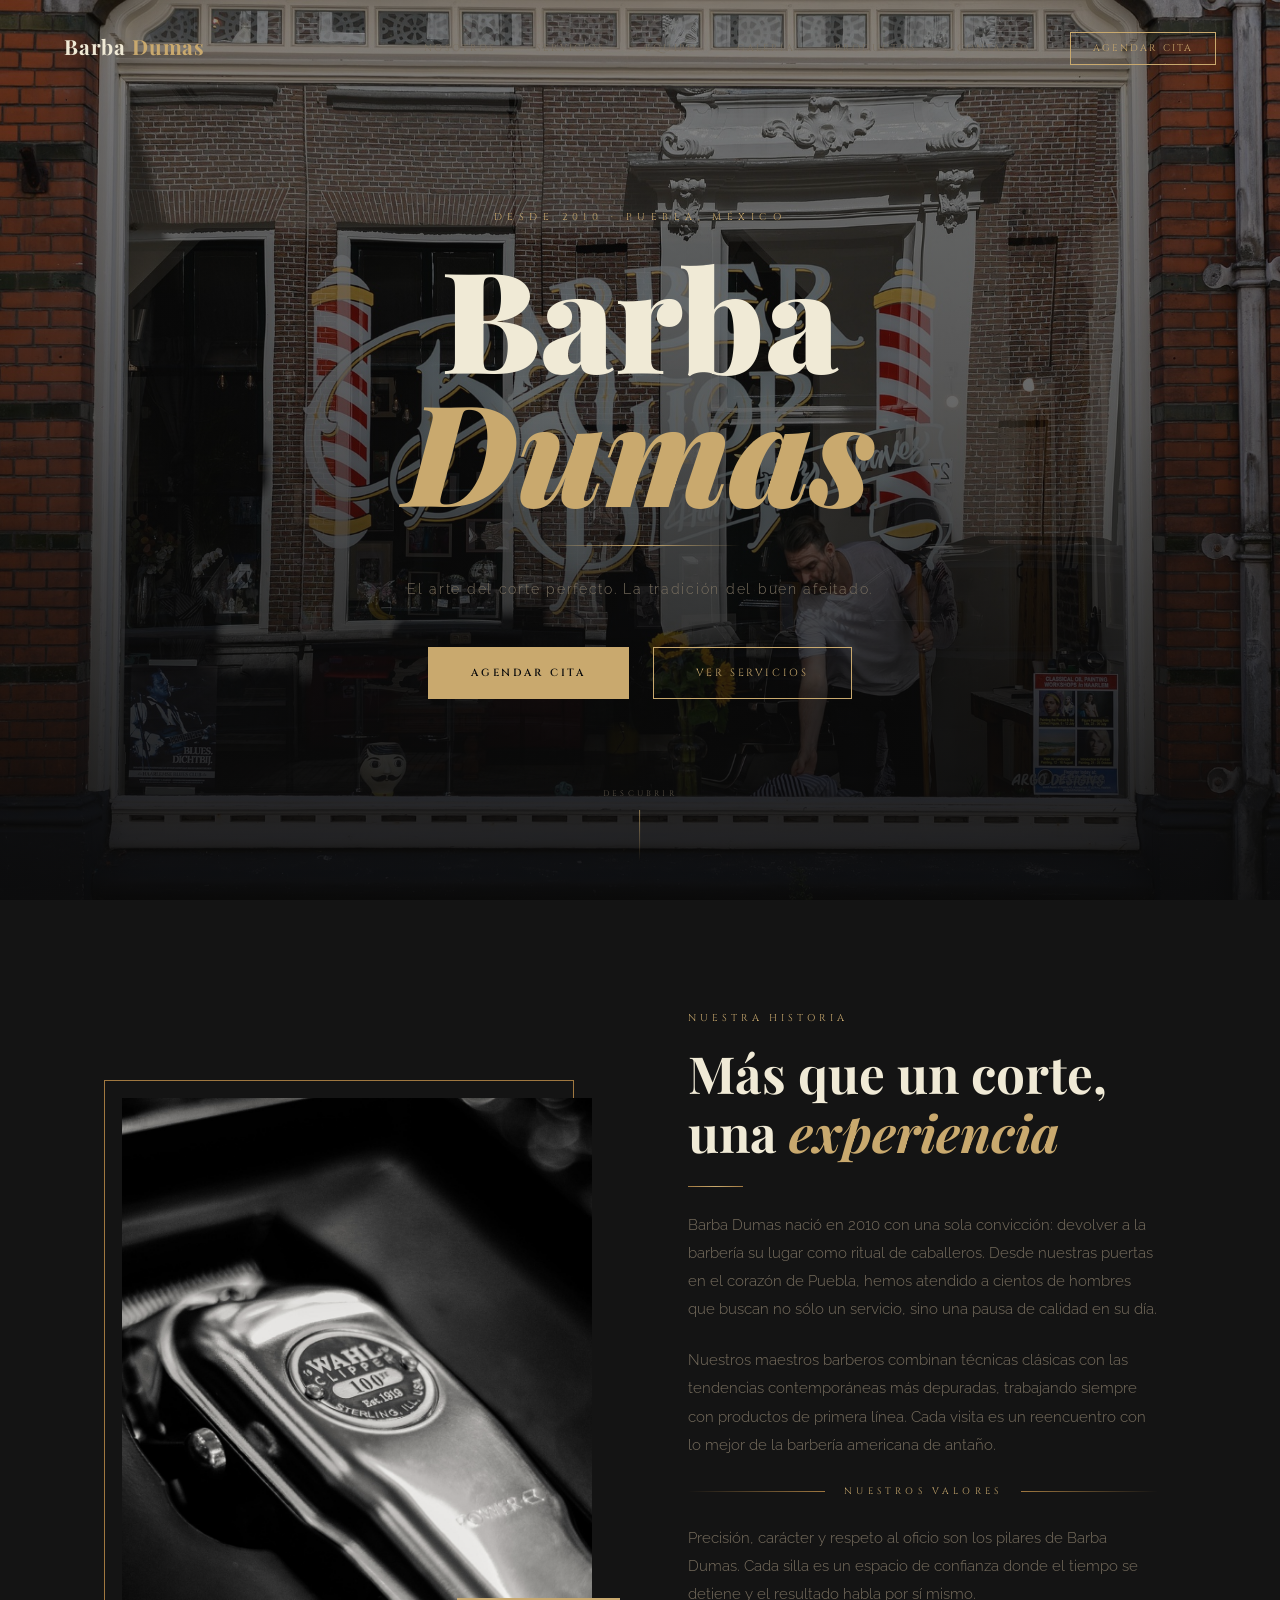
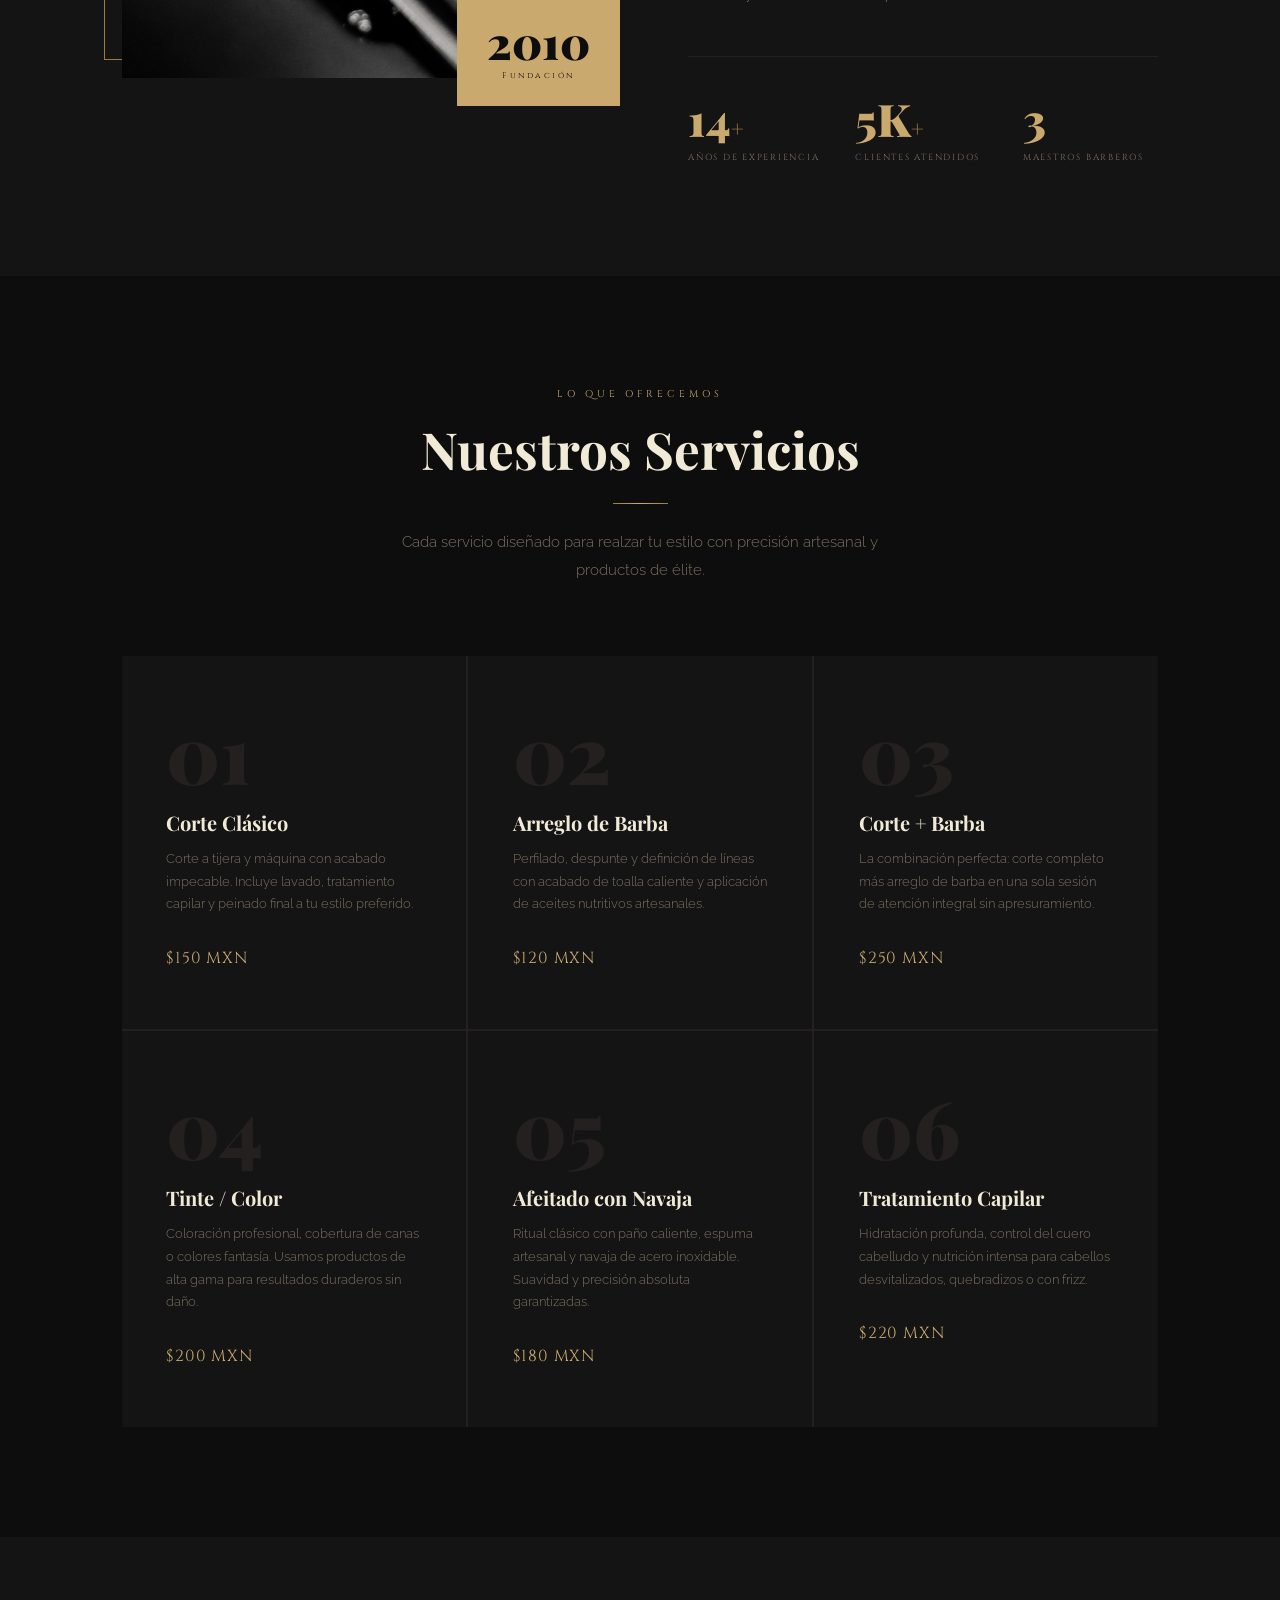
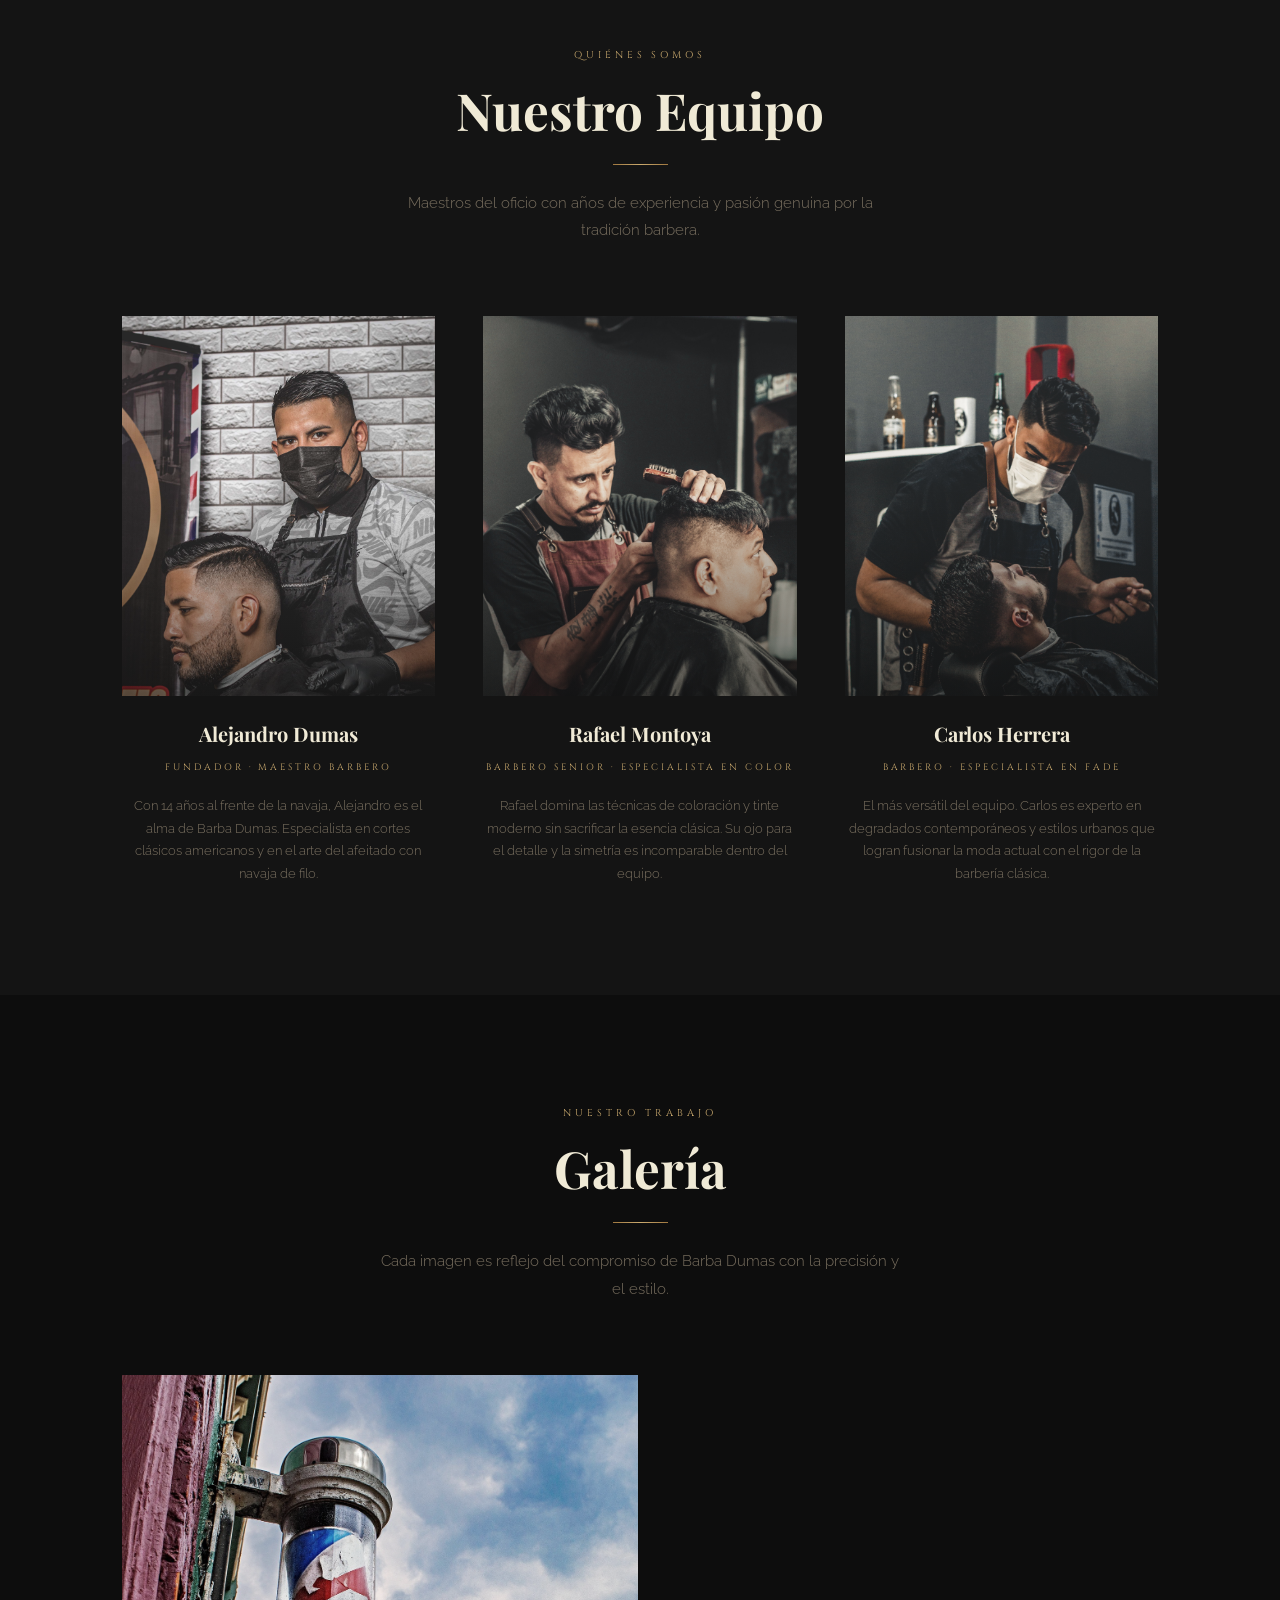
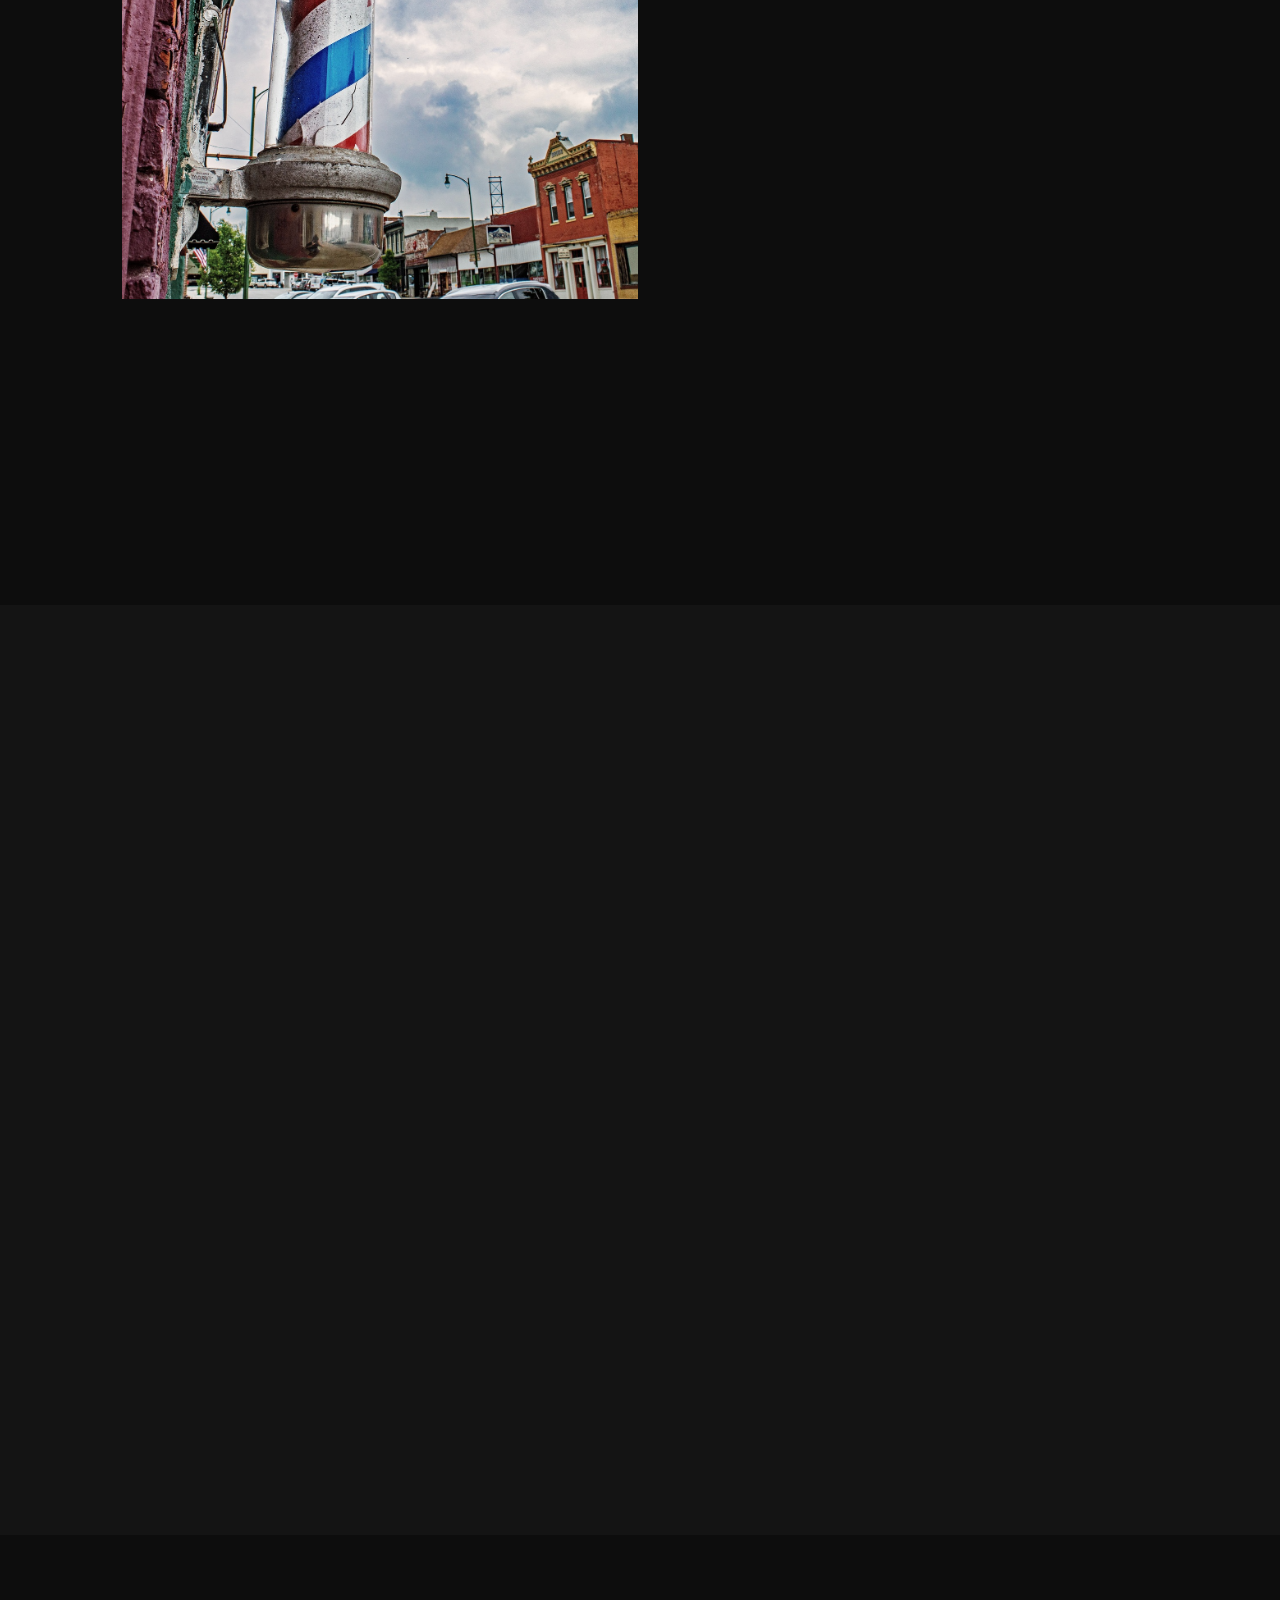
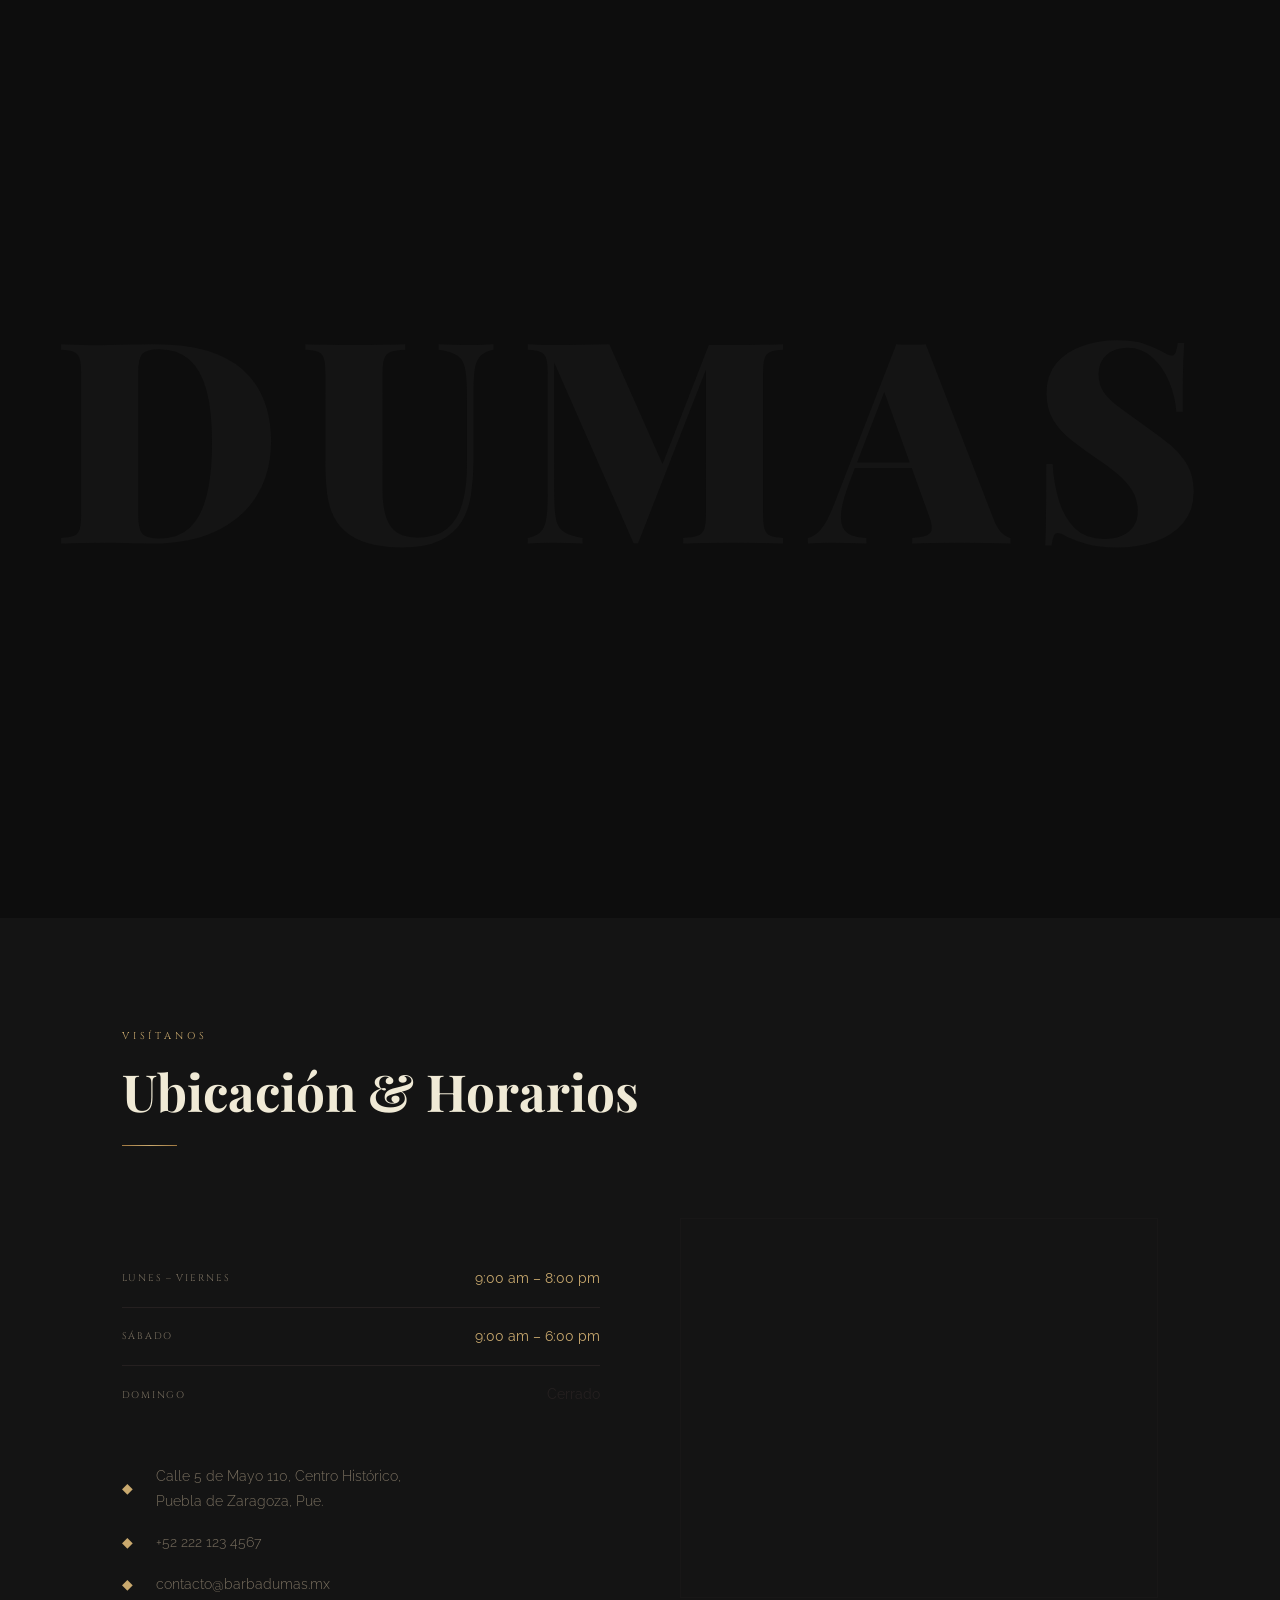
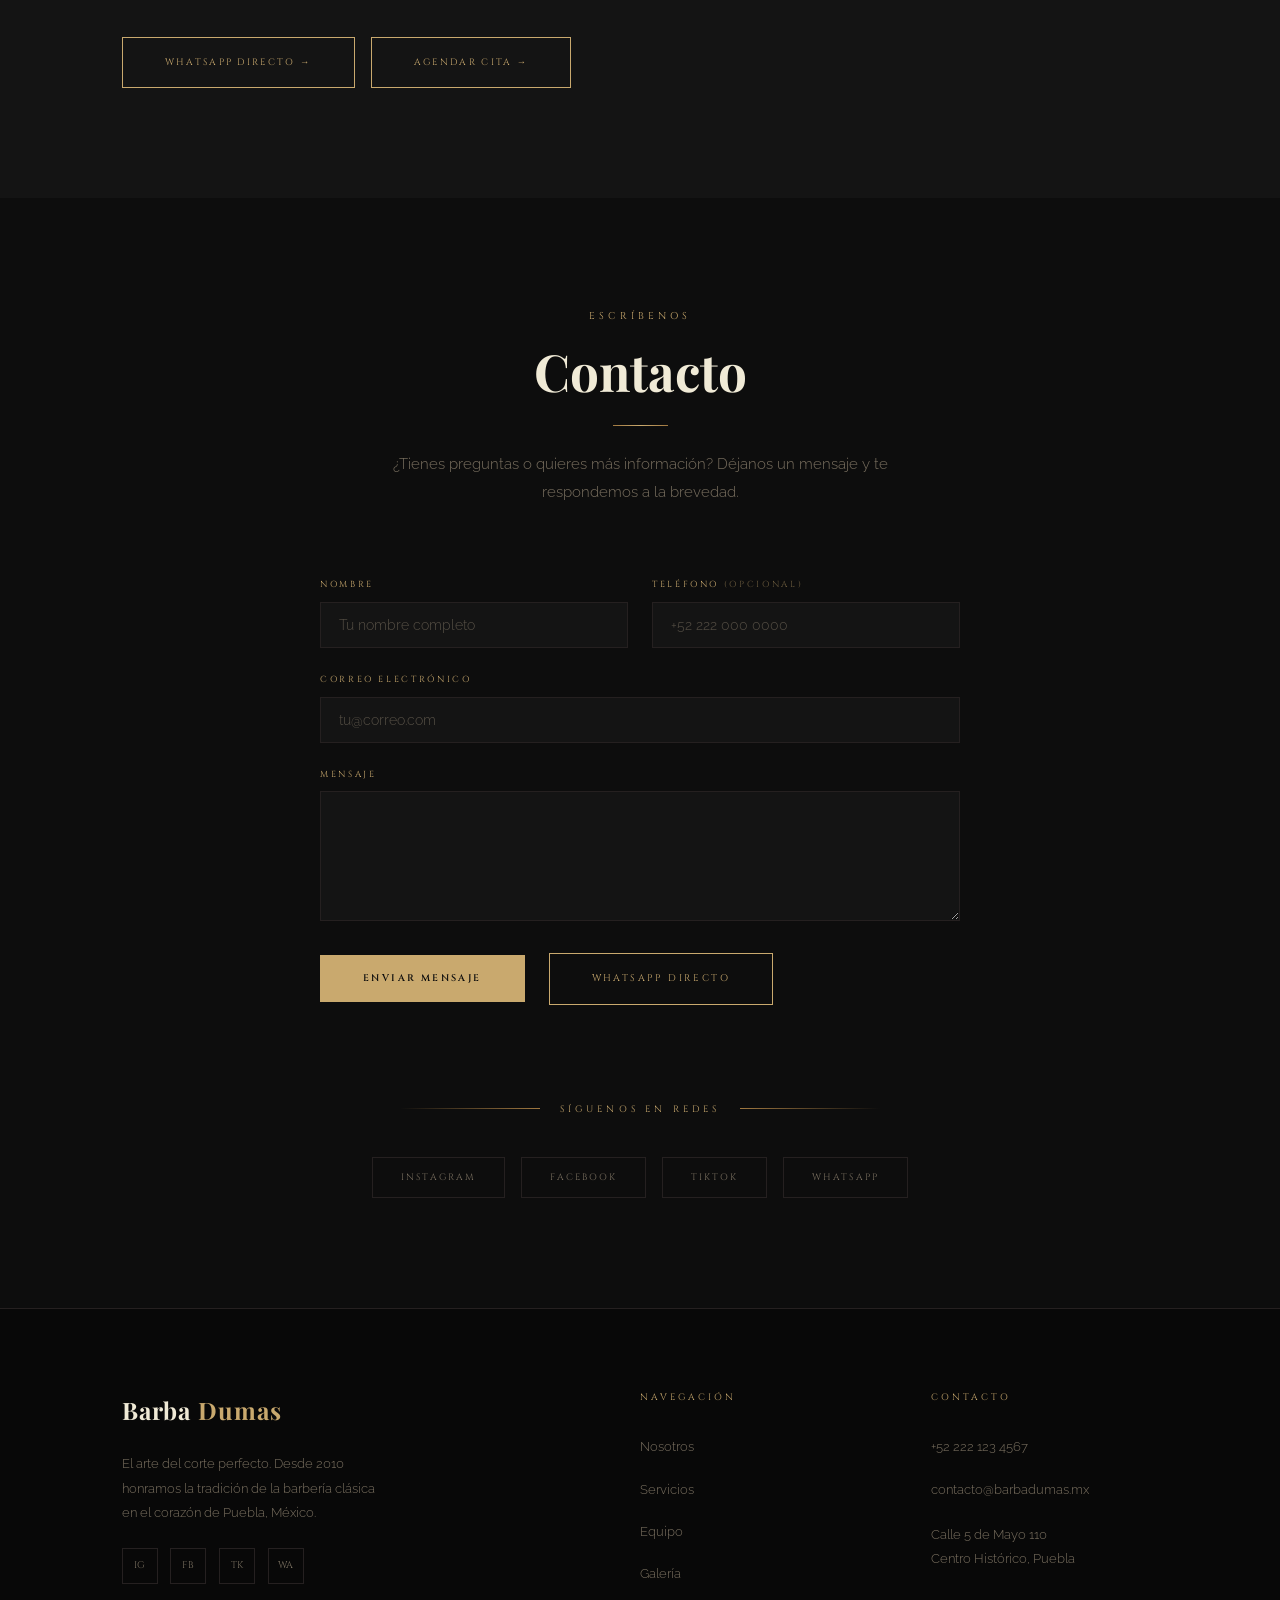
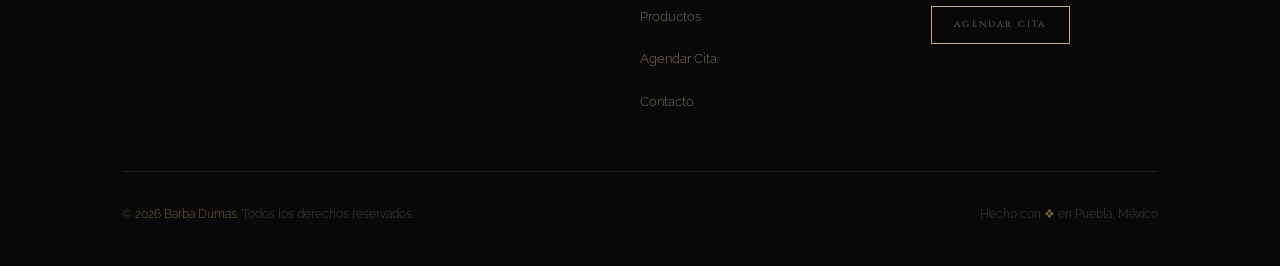
==== commit ff6f2229: "Imágenes reales del cliente integradas" ====
--- a/index.html
+++ b/index.html
@@ -221,7 +221,7 @@
             Ruta sugerida: images/about/interior-barberia.jpg
           -->
           <img
-            src="https://images.unsplash.com/photo-1621605815971-fbc98d665033?w=900&q=85"
+            src="images/about/interior.jpg"
             alt="Interior de Barba Dumas — Barbería de lujo en Puebla"
             loading="lazy"
             width="900"
@@ -368,7 +368,7 @@
               Ruta sugerida: images/team/alejandro-dumas.jpg
             -->
             <img
-              src="https://images.unsplash.com/photo-1622286342621-4bd786c2447c?w=700&q=85"
+              src="images/team/barbero1.jpg"
               alt="Alejandro Dumas — Fundador y Maestro Barbero de Barba Dumas"
               loading="lazy"
               width="700"
@@ -389,7 +389,7 @@
               Ruta sugerida: images/team/rafael-montoya.jpg
             -->
             <img
-              src="https://images.unsplash.com/photo-1560250097-0b93528c311a?w=700&q=85"
+              src="images/team/barbero2.jpg"
               alt="Rafael Montoya — Barbero Senior y Especialista en Color"
               loading="lazy"
               width="700"
@@ -410,7 +410,7 @@
               Ruta sugerida: images/team/carlos-herrera.jpg
             -->
             <img
-              src="https://images.unsplash.com/photo-1570295999919-56ceb5ecca61?w=700&q=85"
+              src="images/team/barbero3.jpg"
               alt="Carlos Herrera — Barbero y Especialista en Fade"
               loading="lazy"
               width="700"
@@ -454,7 +454,7 @@
             Ruta sugerida: images/gallery/gallery-01-principal.jpg
           -->
           <img
-            src="https://images.unsplash.com/photo-1585747860715-2ba37e788b70?w=1200&q=85"
+            src="images/gallery/gallery-01.jpg"
             alt="Corte de cabello premium en Barba Dumas"
             loading="lazy"
             width="1200"
@@ -467,7 +467,7 @@
             PROTOTIPO: Reemplazar → images/gallery/gallery-02.jpg
           -->
           <img
-            src="https://images.unsplash.com/photo-1599351431202-1e0f0137899a?w=600&q=85"
+            src="images/gallery/gallery-02.jpg"
             alt="Maestro barbero trabajando con precisión"
             loading="lazy"
             width="600"
@@ -480,7 +480,7 @@
             PROTOTIPO: Reemplazar → images/gallery/gallery-03.jpg
           -->
           <img
-            src="https://images.unsplash.com/photo-1567894340315-735d7c361db0?w=600&q=85"
+            src="images/gallery/gallery-03.jpg"
             alt="Fade clásico — resultado impecable"
             loading="lazy"
             width="600"
@@ -493,7 +493,7 @@
             PROTOTIPO: Reemplazar → images/gallery/gallery-04.jpg
           -->
           <img
-            src="https://images.unsplash.com/photo-1553361371-9b22f78e8b1d?w=600&q=85"
+            src="images/gallery/gallery-04.jpg"
             alt="Arreglo de barba con navaja clásica"
             loading="lazy"
             width="600"
@@ -506,7 +506,7 @@
             PROTOTIPO: Reemplazar → images/gallery/gallery-05.jpg
           -->
           <img
-            src="https://images.unsplash.com/photo-1503951914875-452162b0f3f1?w=600&q=85"
+            src="images/gallery/gallery-05.jpg"
             alt="Ambiente clásico de Barba Dumas Puebla"
             loading="lazy"
             width="600"
@@ -519,7 +519,7 @@
             PROTOTIPO: Reemplazar → images/gallery/gallery-06.jpg
           -->
           <img
-            src="https://images.unsplash.com/photo-1534297635766-a262cdcb8ee4?w=600&q=85"
+            src="images/gallery/gallery-06.jpg"
             alt="Peinado y corte con acabado de lujo"
             loading="lazy"
             width="600"
@@ -532,7 +532,7 @@
             PROTOTIPO: Reemplazar → images/gallery/gallery-07.jpg
           -->
           <img
-            src="https://images.unsplash.com/photo-1593702288056-7cc2e9e4f7f8?w=600&q=85"
+            src="images/gallery/gallery-07.jpg"
             alt="Productos premium disponibles en Barba Dumas"
             loading="lazy"
             width="600"
@@ -566,7 +566,7 @@
               PROTOTIPO: Reemplazar → images/products/pomada-mate.jpg
             -->
             <img
-              src="https://images.unsplash.com/photo-1582095133179-bfd08e2fb6b8?w=500&q=85"
+              src="images/products/pomada-mate.jpg"
               alt="Pomada Mate Premium American Crew"
               loading="lazy"
               width="500"
@@ -588,7 +588,7 @@
               PROTOTIPO: Reemplazar → images/products/aceite-barba.jpg
             -->
             <img
-              src="https://images.unsplash.com/photo-1617897903246-719242758050?w=500&q=85"
+              src="images/products/aceite-barba.jpg"
               alt="Aceite Nutritivo de Barba — Barba Dumas"
               loading="lazy"
               width="500"
@@ -610,7 +610,7 @@
               PROTOTIPO: Reemplazar → images/products/crema-afeitar.jpg
             -->
             <img
-              src="https://images.unsplash.com/photo-1584308666744-24d5c474f2ae?w=500&q=85"
+              src="images/products/crema-afeitar.jpg"
               alt="Crema de Afeitar Clásica Proraso"
               loading="lazy"
               width="500"
@@ -632,7 +632,7 @@
               PROTOTIPO: Reemplazar → images/products/champu-capilar.jpg
             -->
             <img
-              src="https://images.unsplash.com/photo-1559056199-641a0ac8b55e?w=500&q=85"
+              src="images/products/champu-capilar.jpg"
               alt="Champú Control Cuero Cabelludo — Redken"
               loading="lazy"
               width="500"
--- a/css/styles.css
+++ b/css/styles.css
@@ -265,7 +265,7 @@
 .hero-bg {
   position: absolute;
   inset: 0;
-  background-image: url('https://images.unsplash.com/photo-1503951914875-452162b0f3f1?w=1800&q=85');
+  background-image: url('../images/hero.jpg');
   background-size: cover;
   background-position: center 30%;
   transform: scale(1.08);
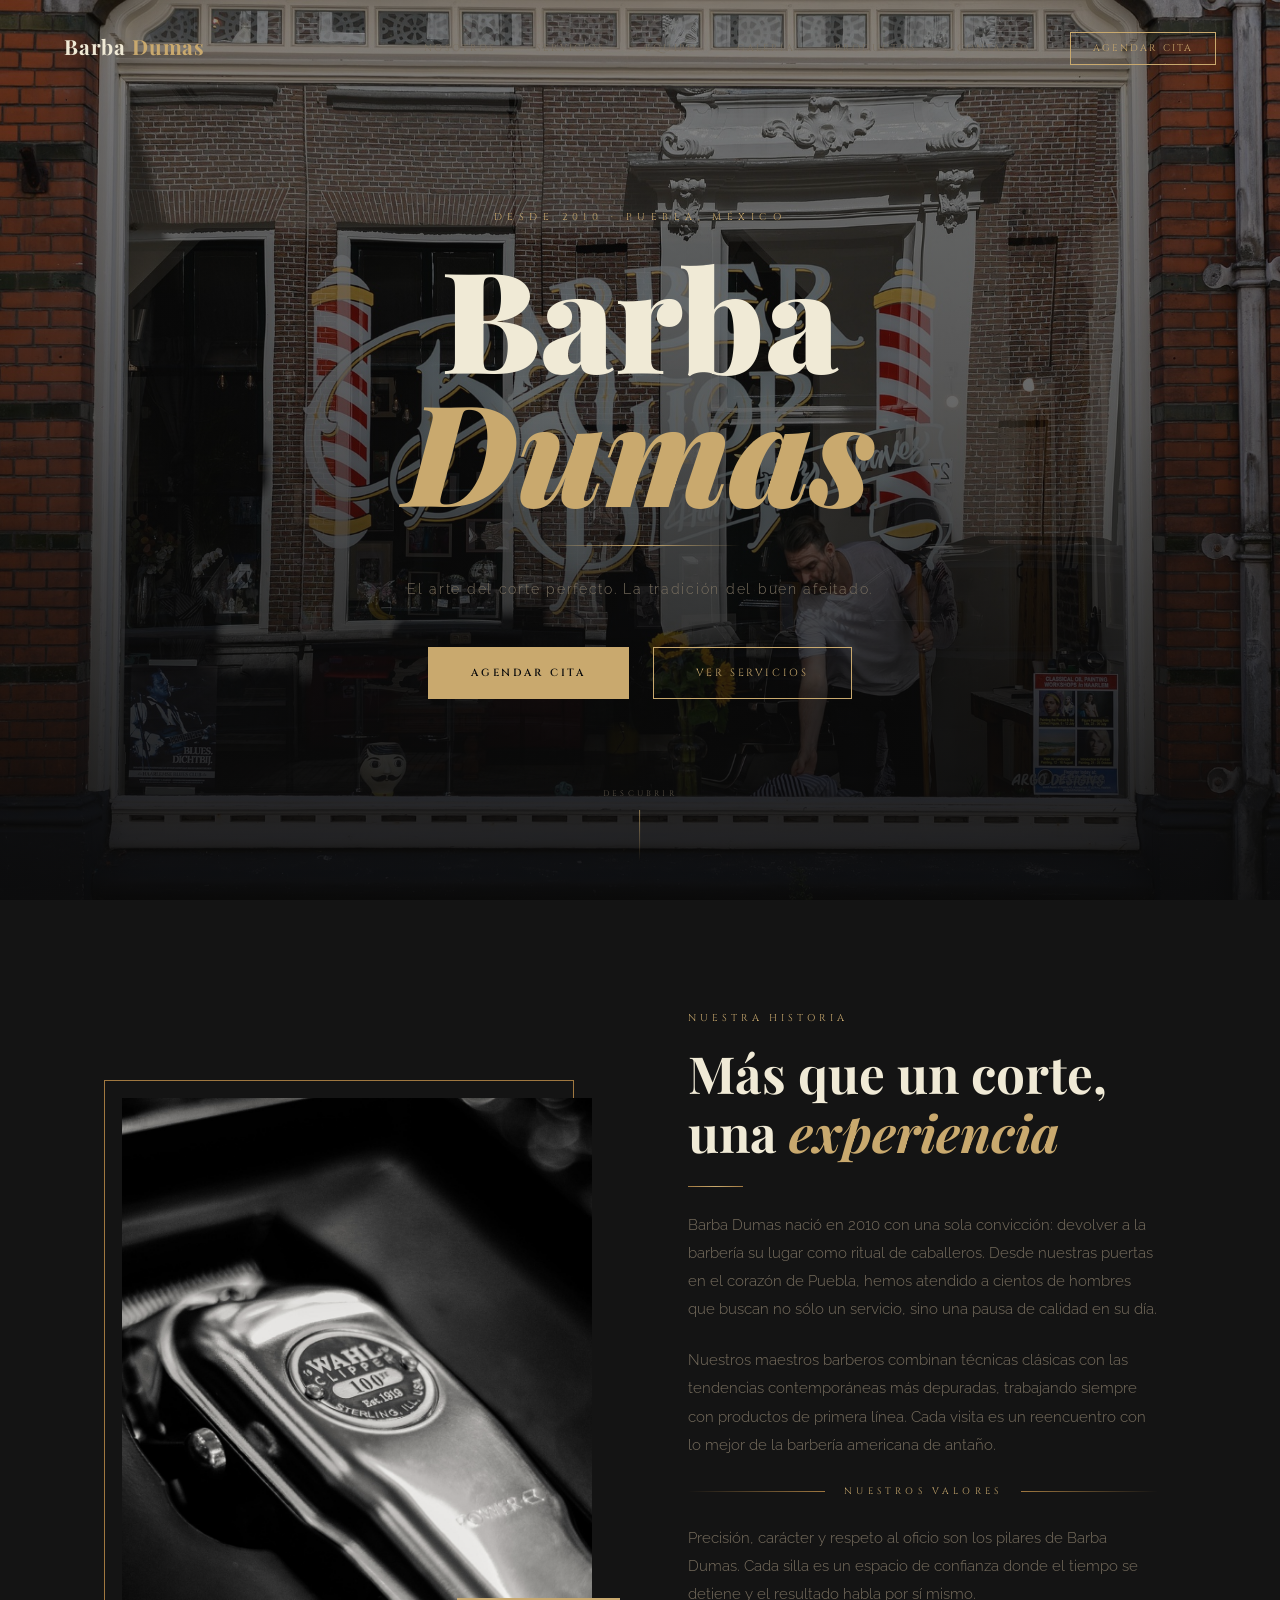
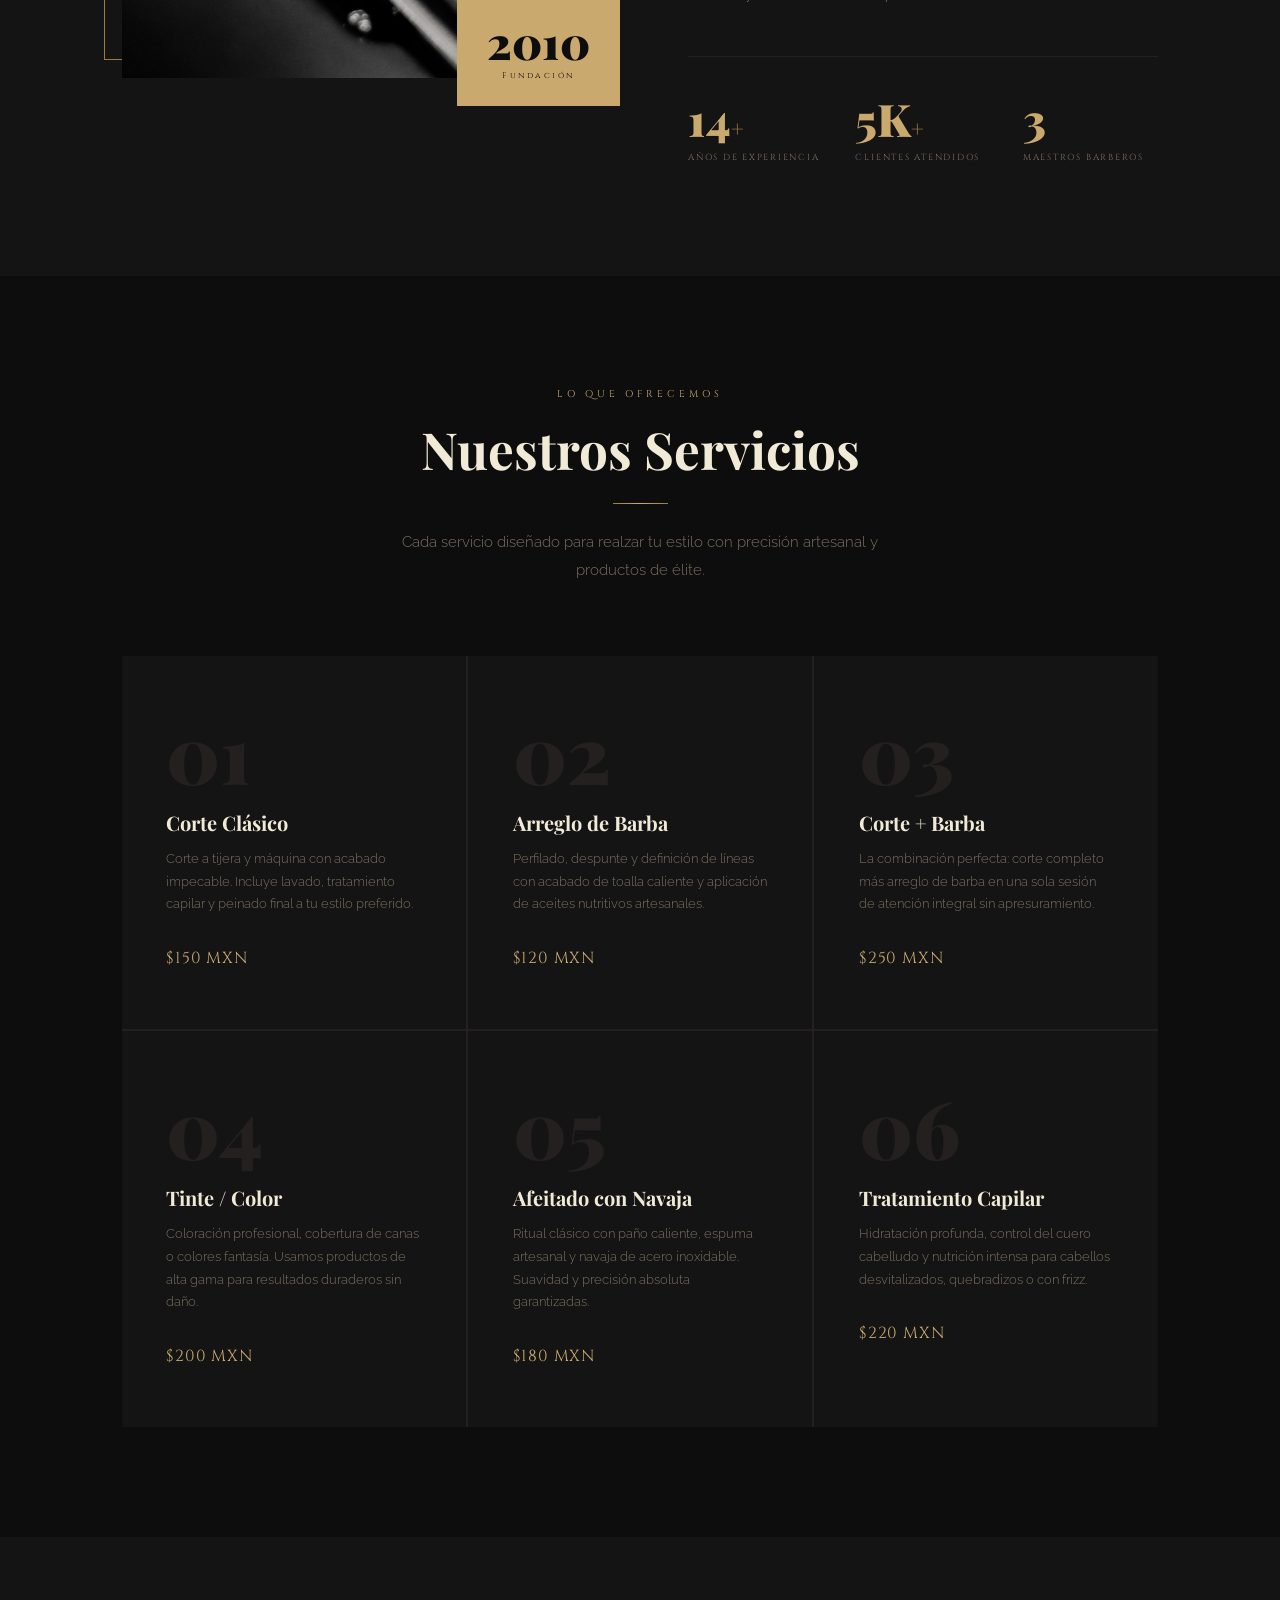
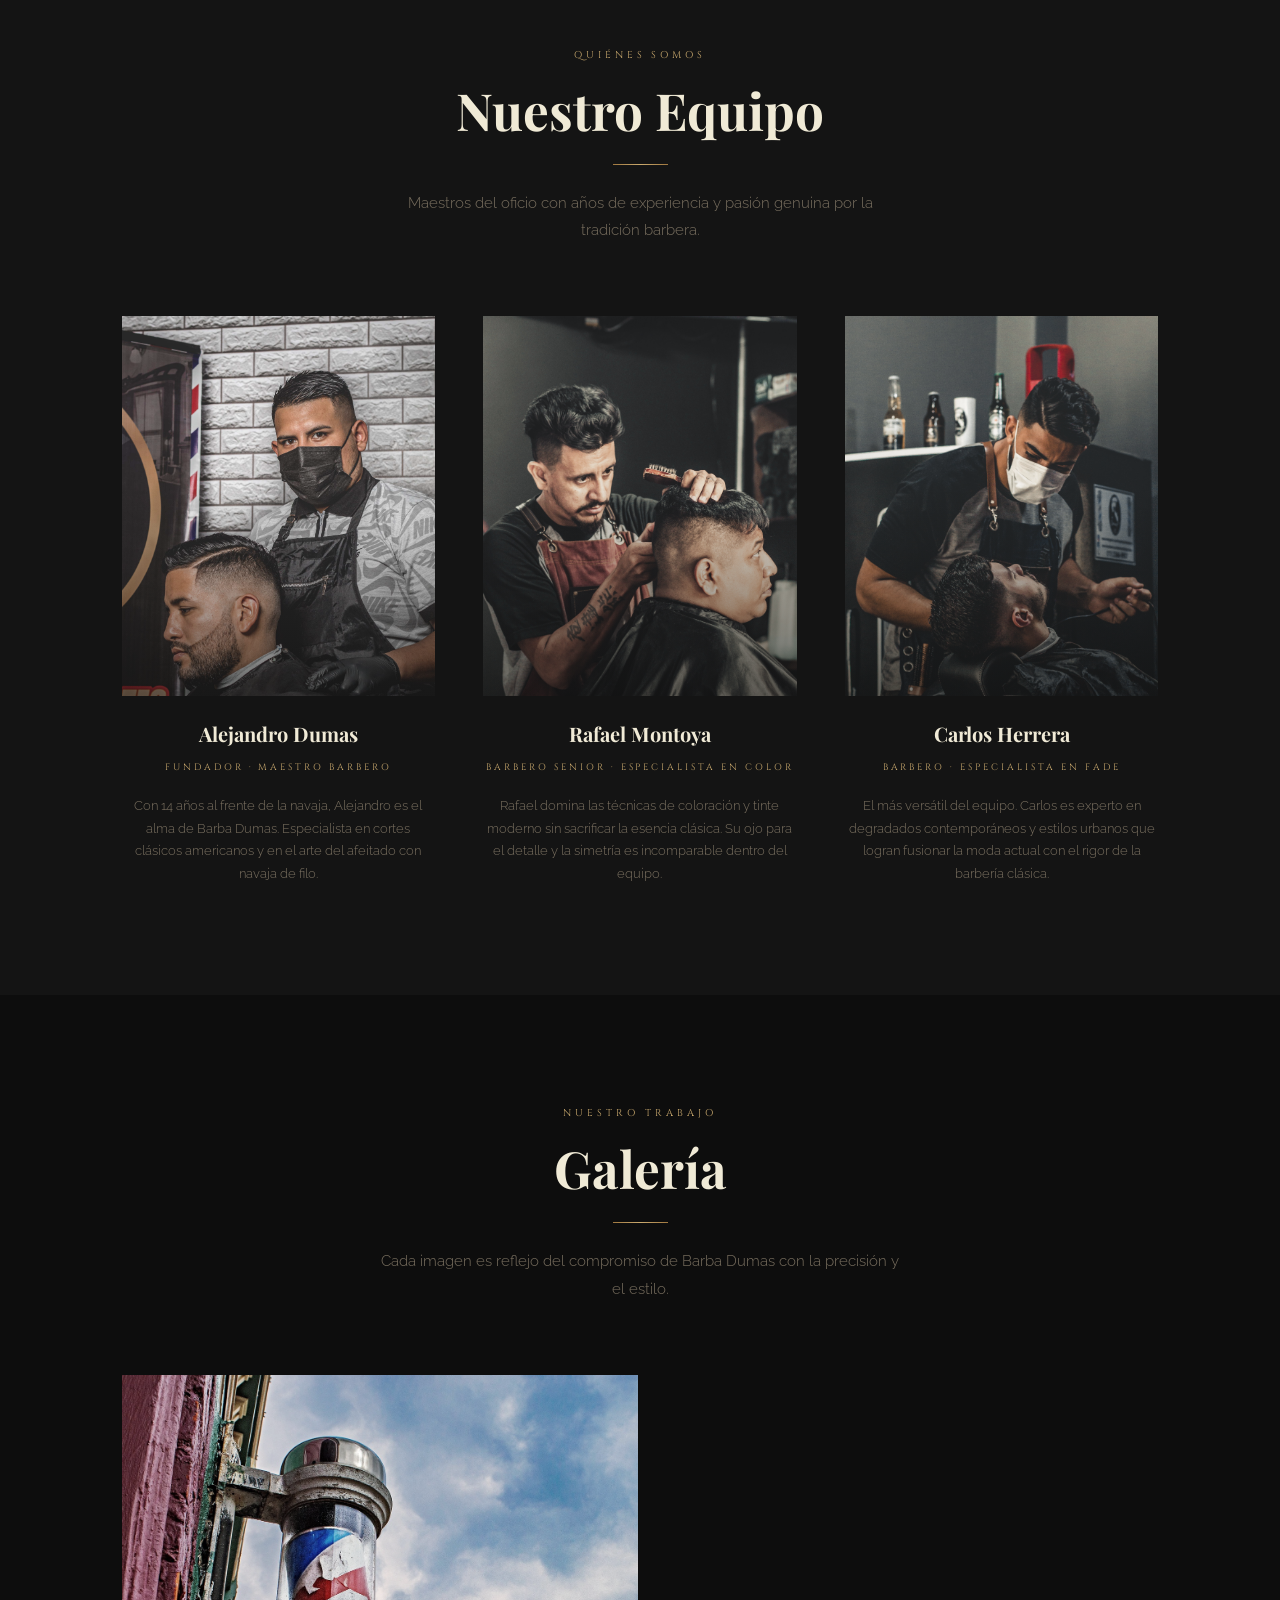
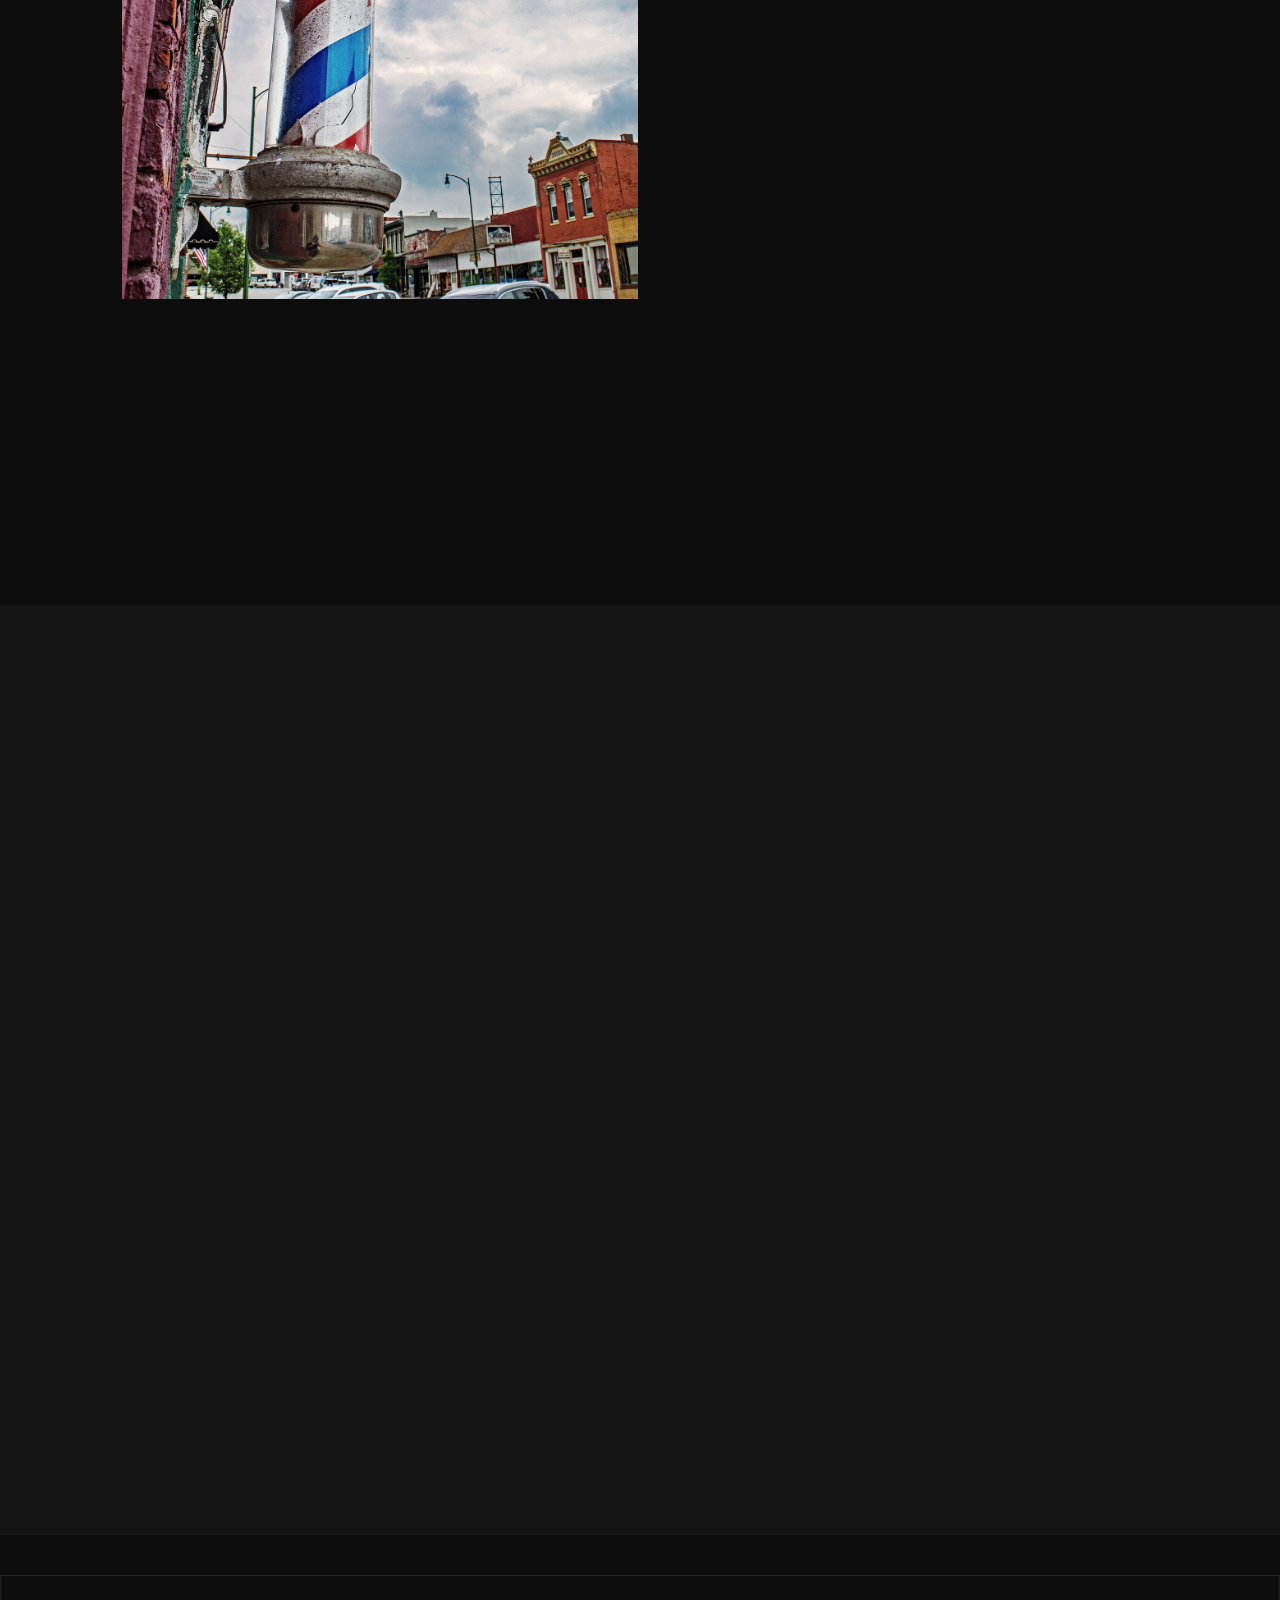
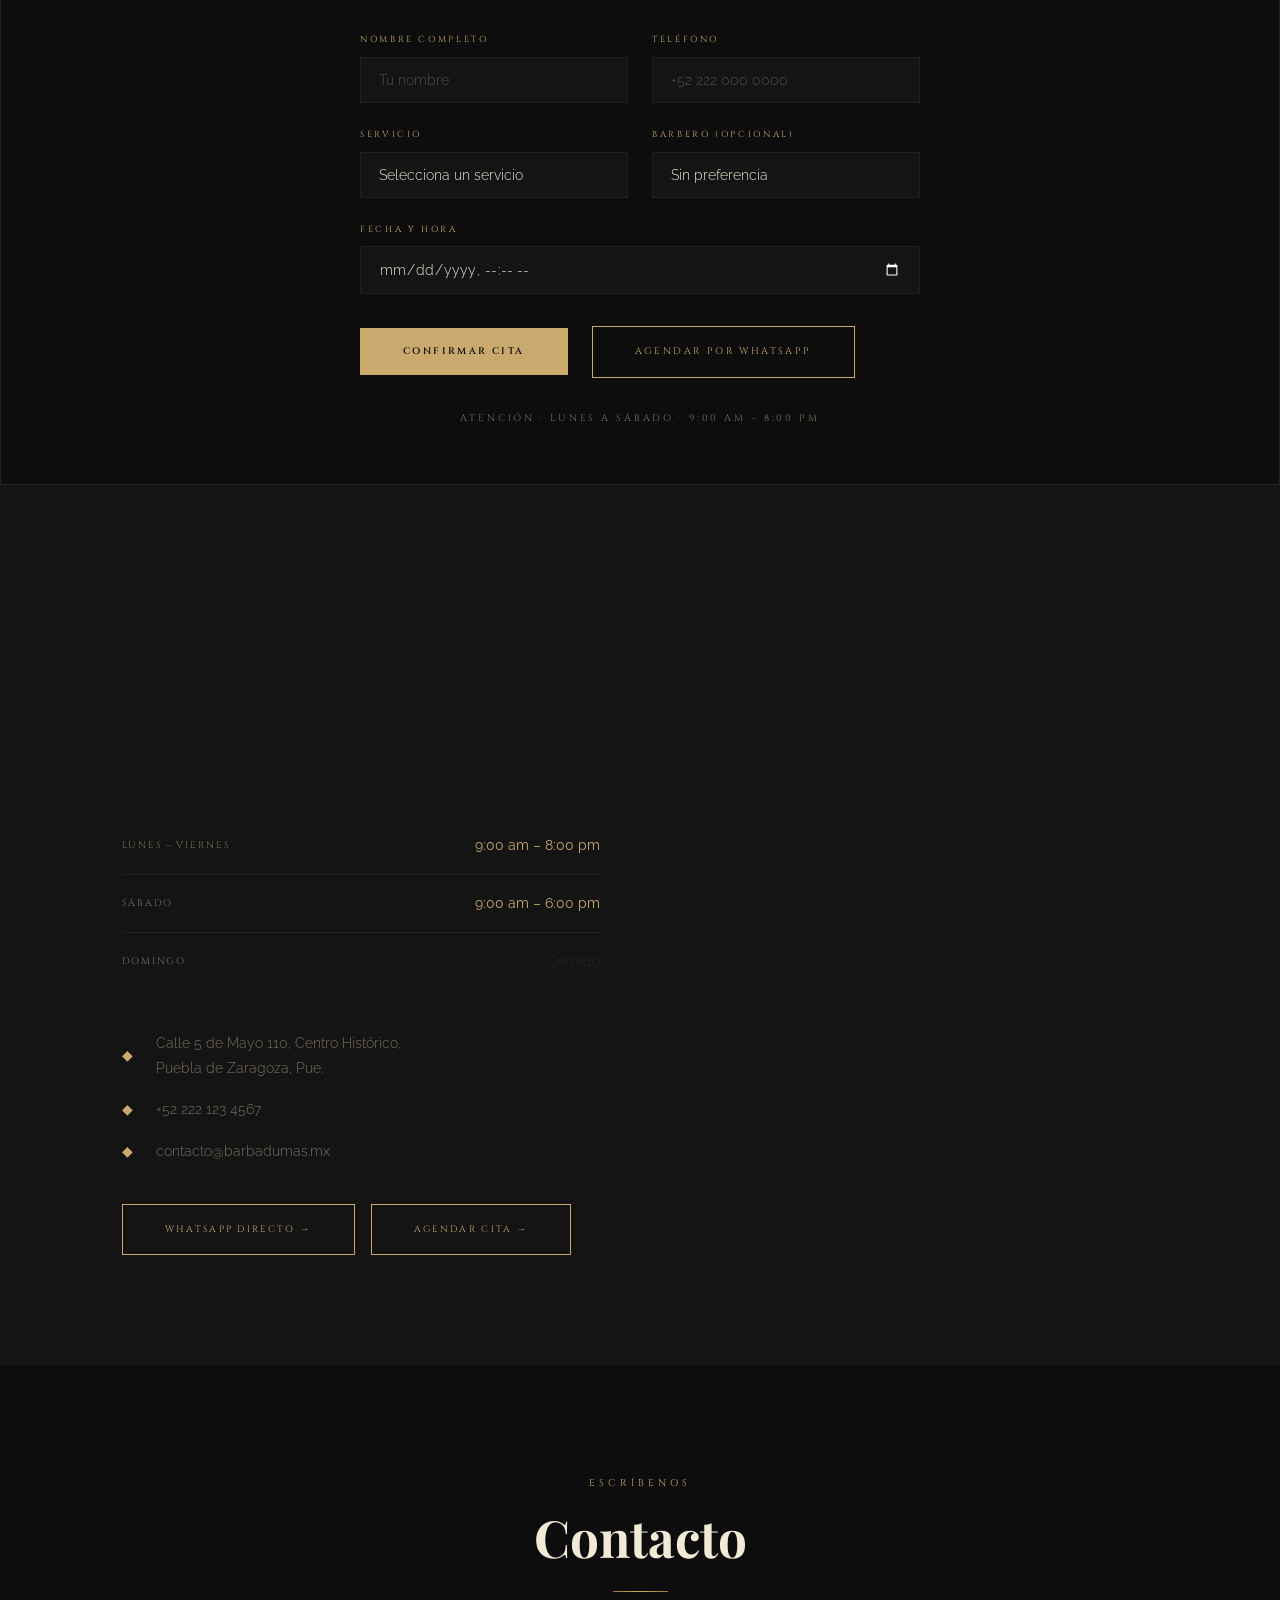
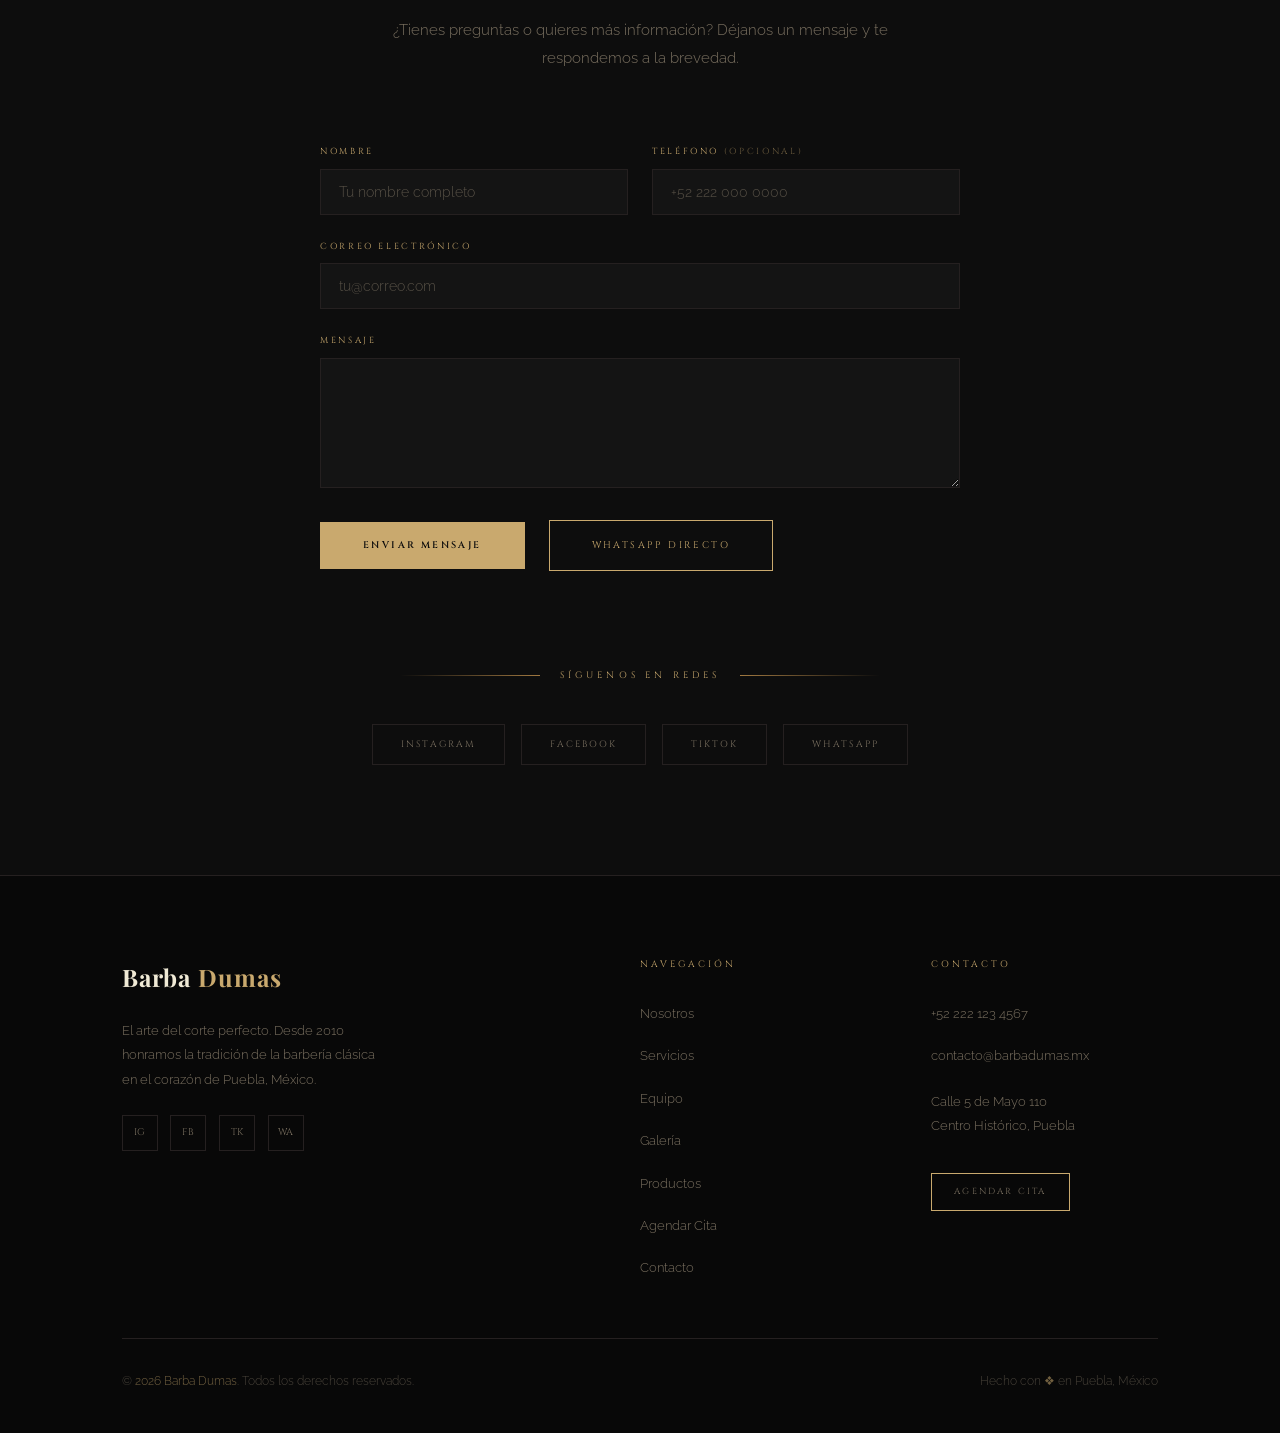
==== commit e5012bf1: "feat: integración Google Calendar booking form" ====
--- a/index.html
+++ b/index.html
@@ -652,80 +652,74 @@
     </div>
   </section>
 
-
-  <!-- ══════════════════════════════════════════════════════
-       AGENDAR CITA — Calendly / Booksy
-  ══════════════════════════════════════════════════════ -->
-  <section id="booking" aria-labelledby="booking-title">
-    <div class="container">
-      <div class="booking-content reveal">
-        <span class="section-label">Reserva Tu Lugar</span>
-        <h2 id="booking-title">
-          Agenda Tu <em style="font-style: italic; color: var(--gold);">Cita</em>
-        </h2>
-        <div class="gold-line centered"></div>
-        <p>
-          Selecciona tu servicio, elige tu barbero preferido y reserva en minutos. Sin filas, sin sorpresas.
-        </p>
-
-        <div class="booking-widget">
-
-          <!--
-            ════════════════════════════════════════════════
-            INTEGRACIÓN CALENDLY
-            Para activar el widget real:
-            1. Crea cuenta en https://calendly.com
-            2. Configura servicios, duración y disponibilidad
-            3. Ve a "Compartir" → "Añadir a sitio web" → "Insertar en línea"
-            4. Reemplaza el bloque de abajo con:
-
-            <div class="calendly-inline-widget"
-                 data-url="https://calendly.com/TU-USUARIO"
-                 style="min-width:320px;height:700px;">
-            </div>
-            <script type="text/javascript"
-                    src="https://assets.calendly.com/assets/external/widget.js"
-                    async></script>
-
-            Alternativa con Booksy:
-            Copiar el código embed desde tu perfil de negocio en Booksy.
-            ════════════════════════════════════════════════
-          -->
-
-          <!-- Placeholder visual mientras se integra Calendly -->
-          <div style="text-align: center; padding: 1.5rem 0; width: 100%; max-width: 480px;">
-            <svg xmlns="http://www.w3.org/2000/svg" width="46" height="46" viewBox="0 0 24 24"
-                 fill="none" stroke="var(--gold)" stroke-width="0.8"
-                 stroke-linecap="round" stroke-linejoin="round"
-                 style="margin-bottom: 1.8rem;" aria-hidden="true">
-              <rect x="3" y="4" width="18" height="18" rx="2" ry="2"/>
-              <line x1="16" y1="2" x2="16" y2="6"/>
-              <line x1="8" y1="2" x2="8" y2="6"/>
-              <line x1="3" y1="10" x2="21" y2="10"/>
-              <circle cx="8" cy="14" r="0.5" fill="var(--gold)"/>
-              <circle cx="12" cy="14" r="0.5" fill="var(--gold)"/>
-              <circle cx="16" cy="14" r="0.5" fill="var(--gold)"/>
-              <circle cx="8" cy="18" r="0.5" fill="var(--gold)"/>
-              <circle cx="12" cy="18" r="0.5" fill="var(--gold)"/>
-            </svg>
-            <p style="color: var(--text-muted); font-size: 0.86rem; line-height: 1.85; max-width: 360px; margin: 0 auto 2.5rem;">
-              El sistema de citas en línea con Calendly se integrará en la siguiente fase del proyecto. Por ahora, agenda directamente por WhatsApp y te confirmamos tu horario al momento.
-            </p>
-            <a href="https://wa.me/522221234567?text=Hola%2C%20quiero%20agendar%20una%20cita%20en%20Barba%20Dumas."
-               target="_blank"
-               rel="noopener noreferrer"
-               class="btn btn-filled"
-               aria-label="Agendar cita por WhatsApp">
-              Agendar por WhatsApp
-            </a>
-          </div>
-
-          <p class="booking-note">Atención &middot; Lunes a Sábado &middot; 9:00 am – 8:00 pm</p>
-        </div>
-      </div>
-    </div>
-  </section>
-
+  <!-- ══════════════════════════════════════════════════════
+       CITAS GOOGLE CALENDAR
+  ══════════════════════════════════════════════════════ -->
+<div class="booking-widget">
+  <form id="citaForm" class="cita-form" novalidate aria-label="Formulario de cita">
+    
+    <div class="cita-form-grid">
+      
+      <div class="form-group">
+        <label for="citaNombre" class="form-label">Nombre Completo</label>
+        <input type="text" id="citaNombre" name="nombre" class="form-input"
+               placeholder="Tu nombre" required autocomplete="name" />
+      </div>
+
+      <div class="form-group">
+        <label for="citaTelefono" class="form-label">Teléfono</label>
+        <input type="tel" id="citaTelefono" name="telefono" class="form-input"
+               placeholder="+52 222 000 0000" autocomplete="tel" />
+      </div>
+
+      <div class="form-group">
+        <label for="citaServicio" class="form-label">Servicio</label>
+        <select id="citaServicio" name="servicio" class="form-input" required>
+          <option value="" disabled selected>Selecciona un servicio</option>
+          <option value="Corte Clásico (60 min)"        data-dur="60">Corte Clásico — $150</option>
+          <option value="Arreglo de Barba (45 min)"     data-dur="45">Arreglo de Barba — $120</option>
+          <option value="Corte + Barba (90 min)"        data-dur="90">Corte + Barba — $250</option>
+          <option value="Tinte / Color (75 min)"        data-dur="75">Tinte / Color — $200</option>
+          <option value="Afeitado con Navaja (50 min)"  data-dur="50">Afeitado con Navaja — $180</option>
+          <option value="Tratamiento Capilar (60 min)"  data-dur="60">Tratamiento Capilar — $220</option>
+        </select>
+      </div>
+
+      <div class="form-group">
+        <label for="citaBarbero" class="form-label">Barbero (opcional)</label>
+        <select id="citaBarbero" name="barbero" class="form-input">
+          <option value="Sin preferencia">Sin preferencia</option>
+          <option value="Alejandro Dumas">Alejandro Dumas</option>
+          <option value="Rafael Montoya">Rafael Montoya</option>
+          <option value="Carlos Herrera">Carlos Herrera</option>
+        </select>
+      </div>
+
+      <div class="form-group full">
+        <label for="citaFechaHora" class="form-label">Fecha y Hora</label>
+        <input type="datetime-local" id="citaFechaHora" name="fechaHora"
+               class="form-input" required />
+      </div>
+
+      <div class="form-actions full">
+        <button type="submit" class="btn btn-filled" id="citaSubmitBtn"
+                style="font-size: 0.6rem;">
+          Confirmar Cita
+        </button>
+        <a href="https://wa.me/522221234567?text=Hola%2C%20quiero%20agendar%20una%20cita%20en%20Barba%20Dumas."
+           target="_blank" rel="noopener noreferrer"
+           class="btn" style="font-size: 0.6rem;">
+          Agendar por WhatsApp
+        </a>
+      </div>
+
+      <div id="citaMsg" class="form-msg full" role="alert" aria-live="polite"></div>
+    </div>
+
+  </form>
+
+  <p class="booking-note">Atención &middot; Lunes a Sábado &middot; 9:00 am – 8:00 pm</p>
+</div>
 
   <!-- ══════════════════════════════════════════════════════
        UBICACIÓN & HORARIOS
--- a/css/styles.css
+++ b/css/styles.css
@@ -908,4 +908,66 @@
   .gallery-grid            { grid-template-columns: 1fr; }
   .gallery-item:first-child { grid-column: span 1; }
   .about-stats             { grid-template-columns: 1fr; gap: 1.5rem; }
+}
+
+/* ── Formulario de Citas (Google Calendar) ───────────── */
+.cita-form {
+  width: 100%;
+  max-width: 560px;
+  margin: 0 auto;
+}
+
+.cita-form-grid {
+  display: grid;
+  grid-template-columns: 1fr 1fr;
+  gap: 1.5rem;
+}
+
+.cita-form-grid .form-group.full {
+  grid-column: 1 / -1;
+}
+
+.cita-form-grid .form-actions.full {
+  grid-column: 1 / -1;
+  display: flex;
+  gap: 1.5rem;
+  flex-wrap: wrap;
+  align-items: center;
+  margin-top: 0.5rem;
+}
+
+.cita-form-grid .form-msg.full {
+  grid-column: 1 / -1;
+}
+
+/* Select con estilo consistente */
+select.form-input {
+  cursor: pointer;
+  background-color: var(--bg-secondary);
+  color: var(--text-primary);
+}
+
+select.form-input option {
+  background-color: var(--bg-secondary);
+  color: var(--text-primary);
+}
+
+/* Input datetime-local */
+input[type="datetime-local"].form-input {
+  color-scheme: dark;
+}
+
+@media (max-width: 640px) {
+  .cita-form-grid {
+    grid-template-columns: 1fr;
+  }
+  .cita-form-grid .form-group.full,
+  .cita-form-grid .form-actions.full,
+  .cita-form-grid .form-msg.full {
+    grid-column: 1;
+  }
+  .cita-form-grid .form-actions.full {
+    flex-direction: column;
+    align-items: flex-start;
+  }
 }
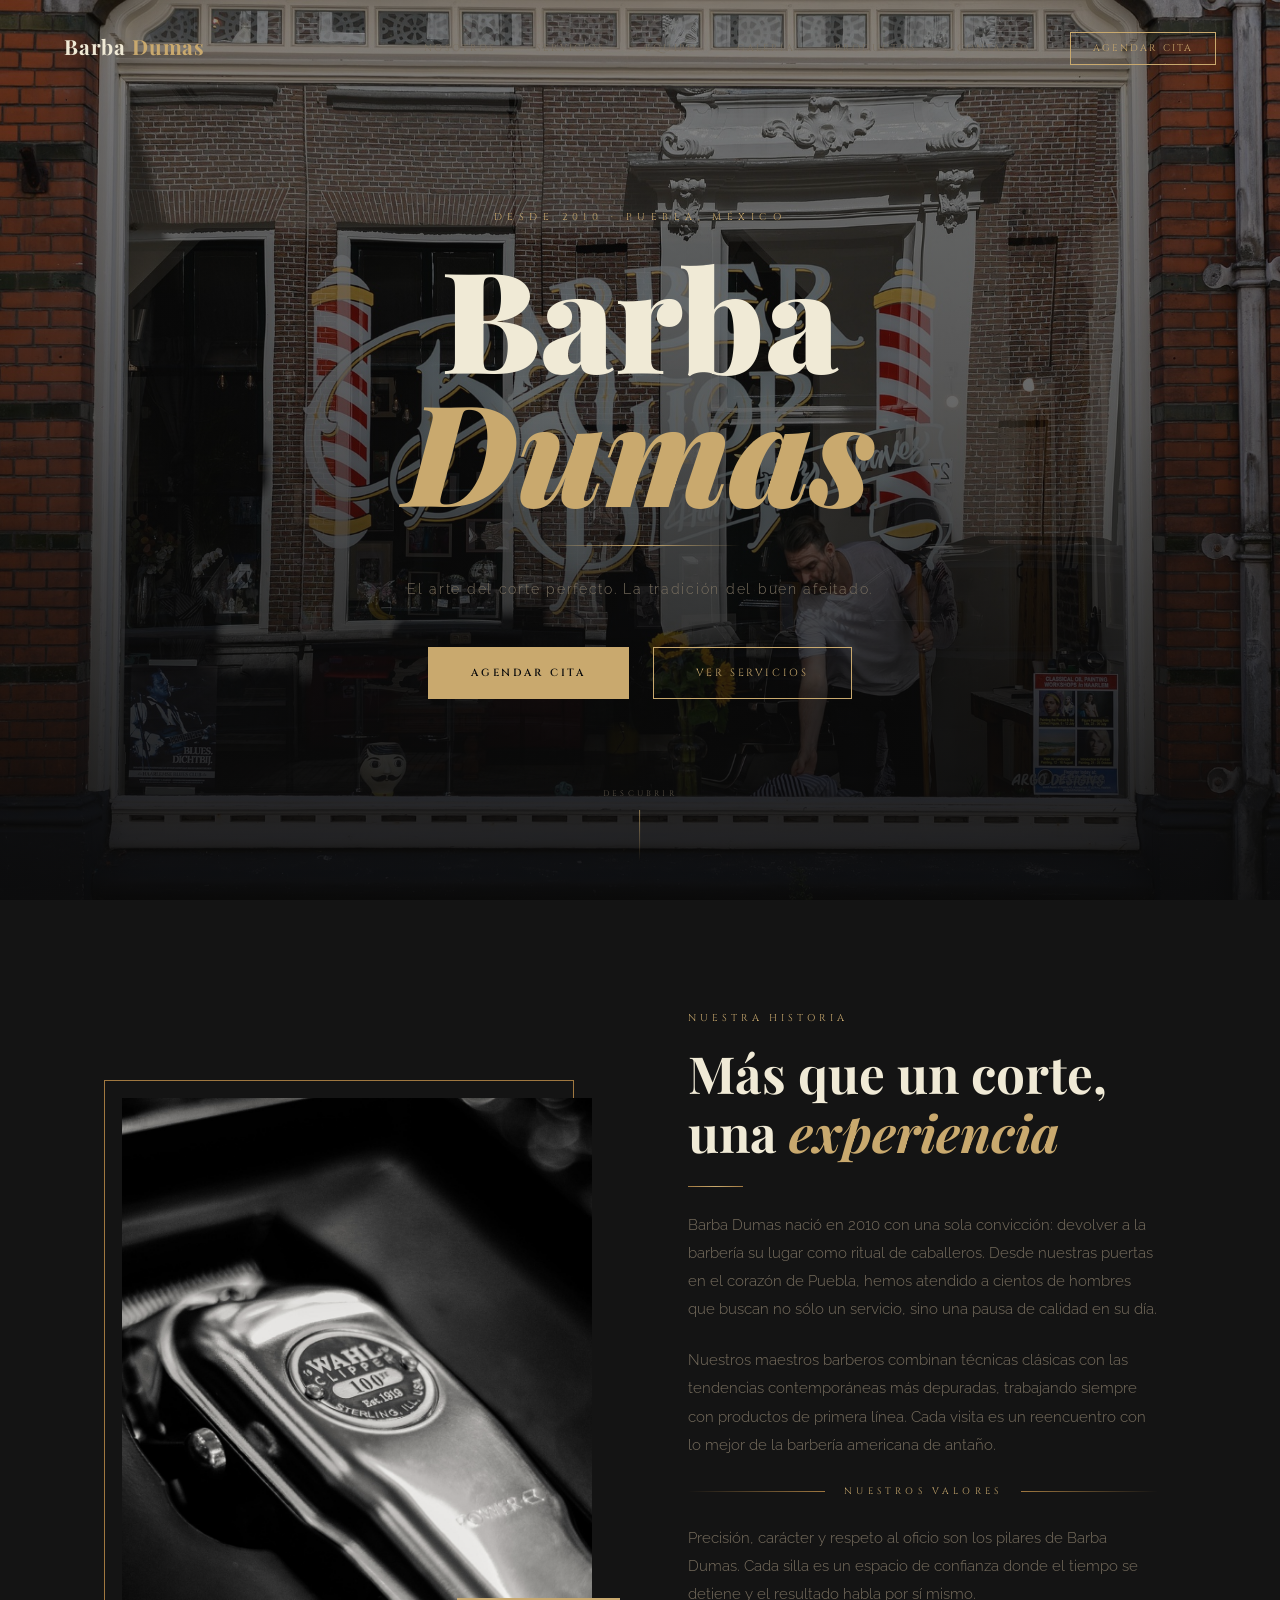
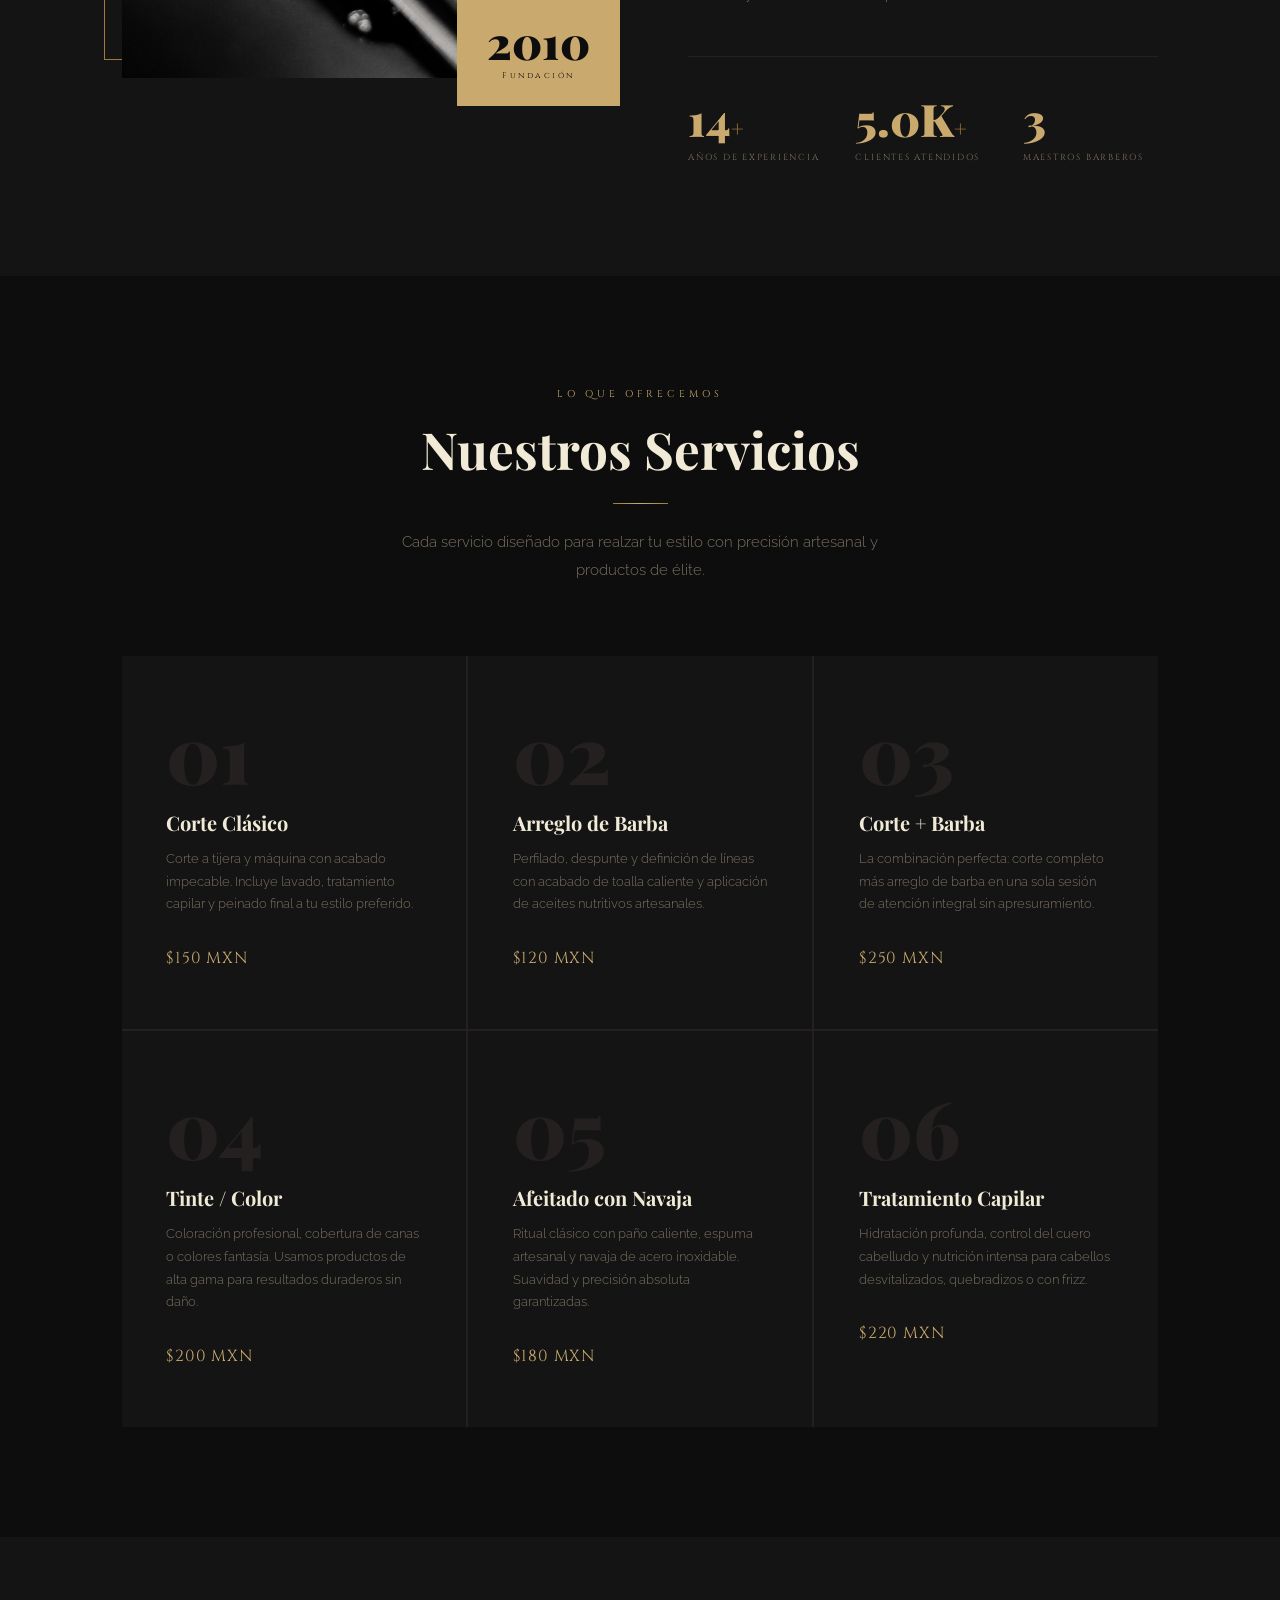
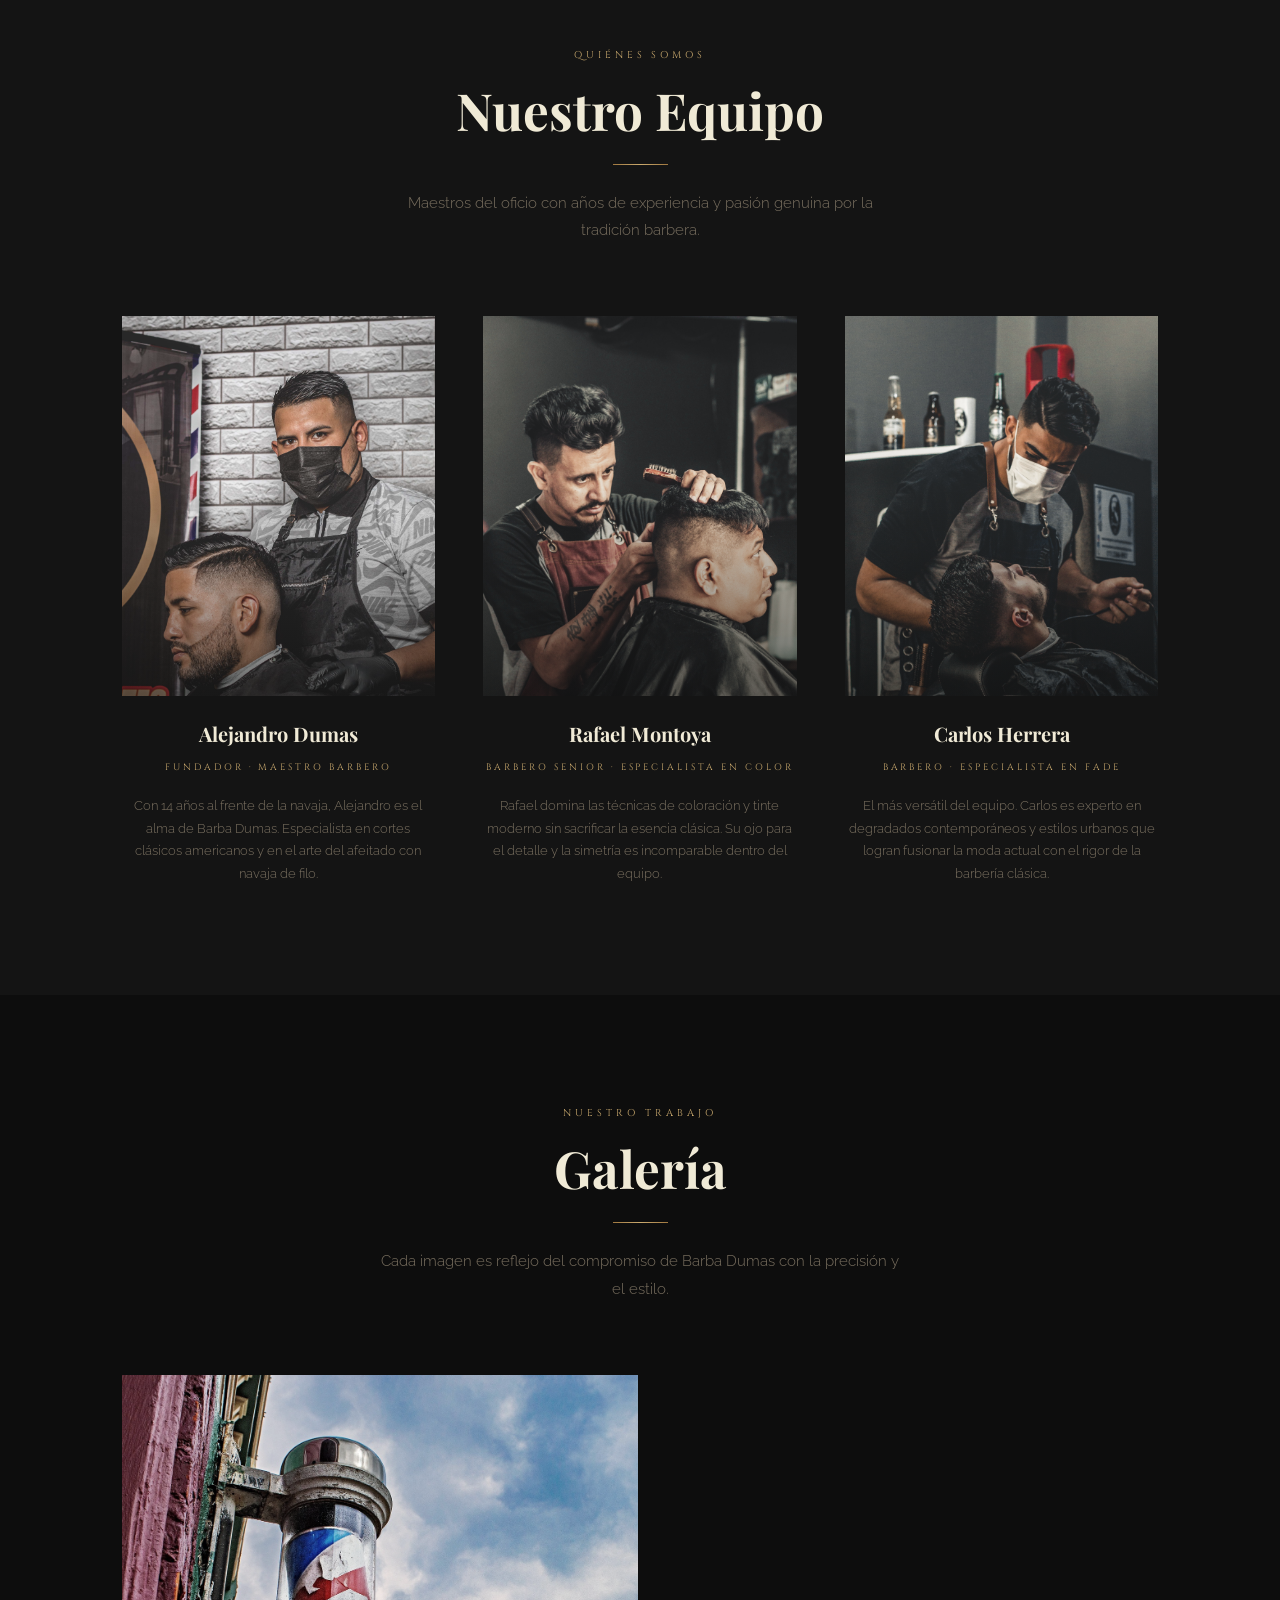
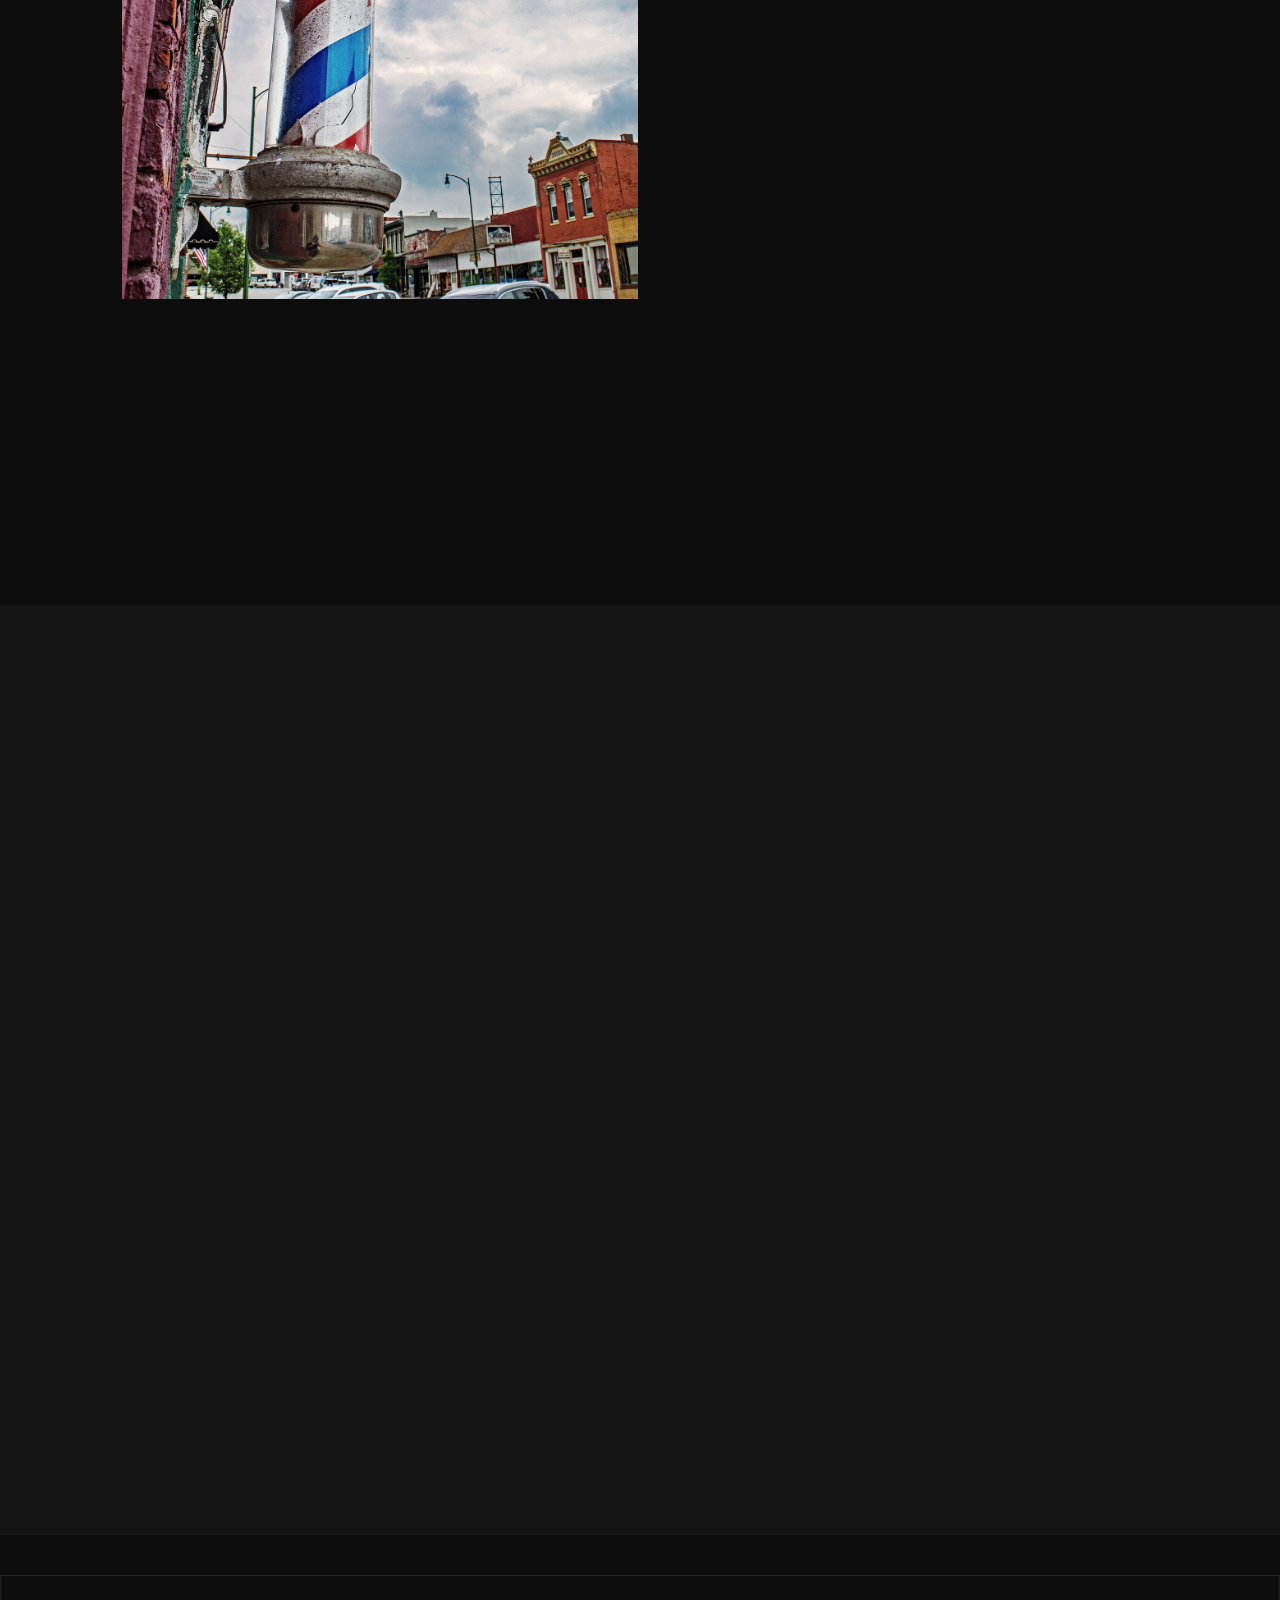
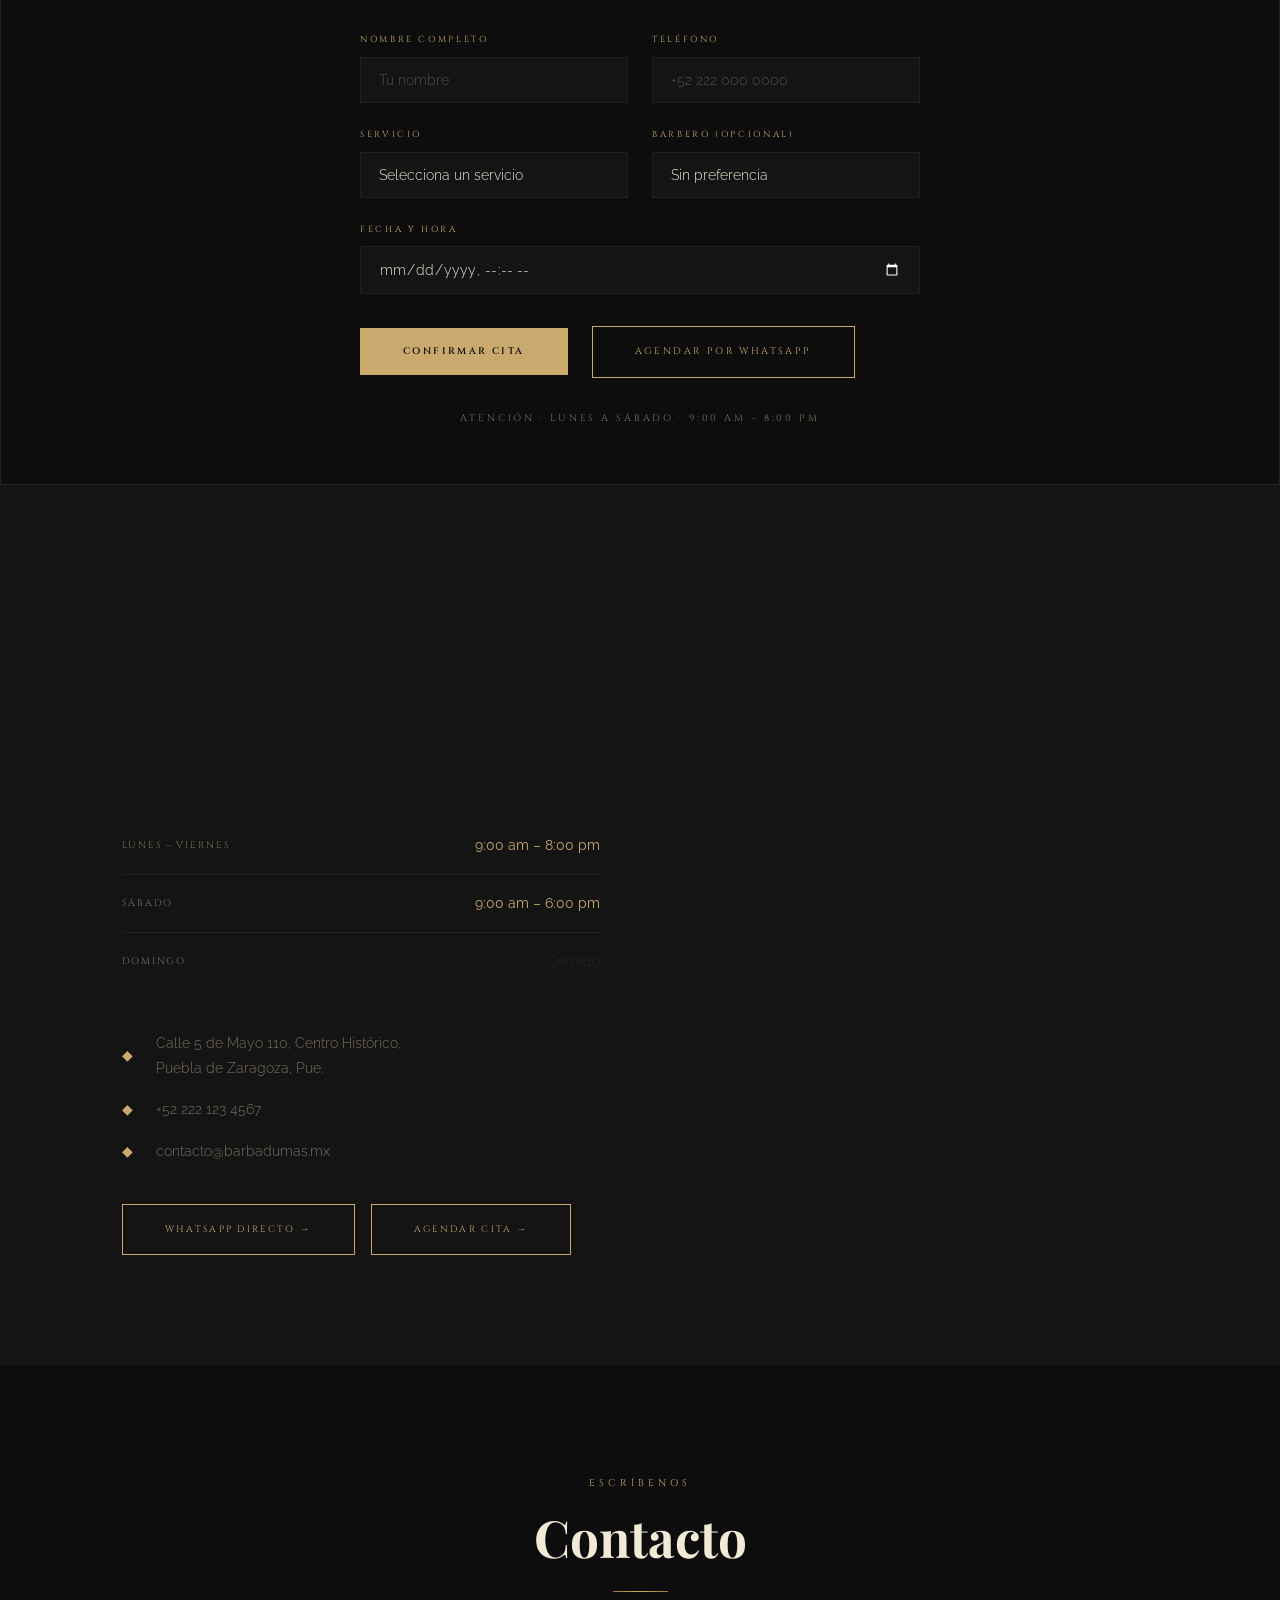
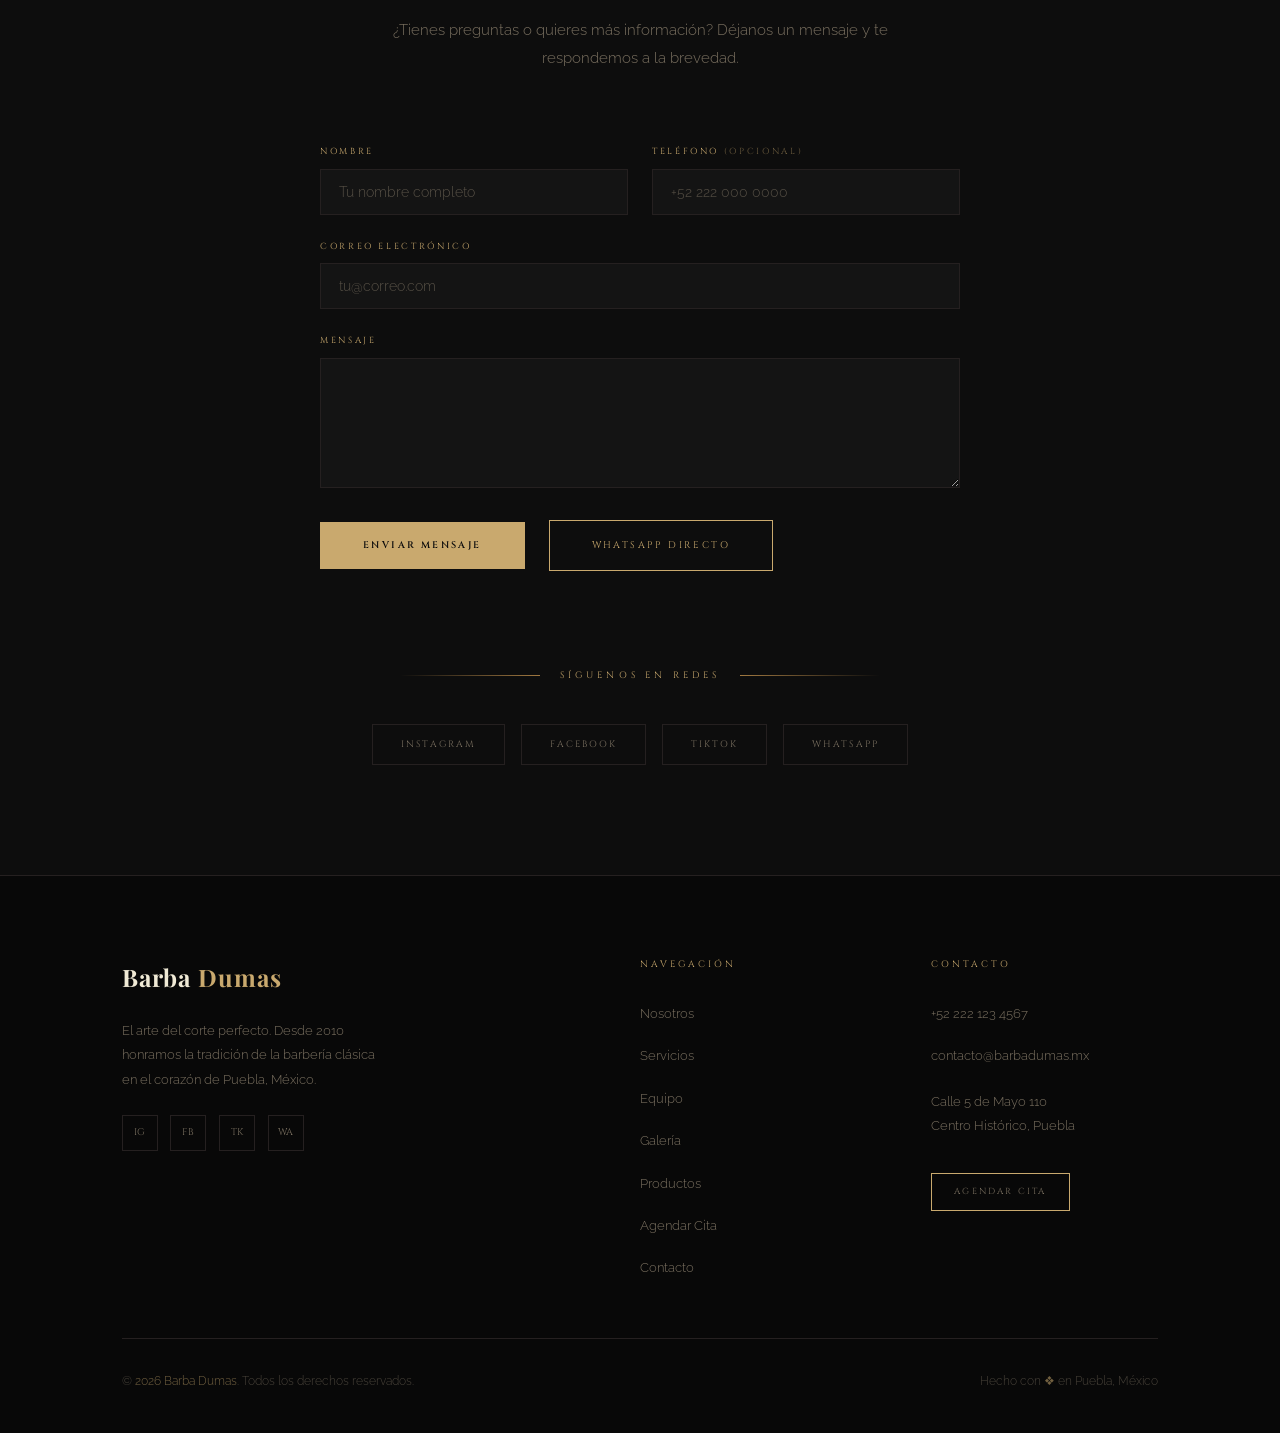
==== commit d45cb168: "feat: integración Google Calendar booking form" ====
--- a/index.html
+++ b/index.html
@@ -162,7 +162,7 @@
       <li role="none"><a href="#gallery"  role="menuitem">Galería</a></li>
       <li role="none"><a href="#products" role="menuitem">Productos</a></li>
       <li role="none"><a href="#contact"  role="menuitem">Contacto</a></li>
-      <li role="none"><a href="#booking"  role="menuitem" class="nav-cta">Agendar Cita</a></li>
+      <li role="none"><a href="booking.html" target="_blank" rel="noopener" role="menuitem" class="nav-cta">Agendar Cita</a></li>
     </ul>
 
     <!-- Botón hamburguesa para móvil -->
@@ -194,7 +194,7 @@
         El arte del corte perfecto. La tradición del buen afeitado.
       </p>
       <div class="hero-actions">
-        <a href="#booking" class="btn btn-filled">Agendar Cita</a>
+        <a href="booking.html" target="_blank" rel="noopener" class="btn btn-filled">Agendar Cita</a>
         <a href="#services" class="btn">Ver Servicios</a>
       </div>
     </div>
@@ -783,7 +783,7 @@
                aria-label="Contactar por WhatsApp">
               WhatsApp Directo &rarr;
             </a>
-            <a href="#booking" class="btn" style="font-size: 0.58rem;">
+            <a href="booking.html" target="_blank" rel="noopener" class="btn" style="font-size: 0.58rem;">
               Agendar Cita &rarr;
             </a>
           </div>
@@ -1004,7 +1004,7 @@
             <li><a href="#team">Equipo</a></li>
             <li><a href="#gallery">Galería</a></li>
             <li><a href="#products">Productos</a></li>
-            <li><a href="#booking">Agendar Cita</a></li>
+            <li><a href="booking.html" target="_blank" rel="noopener">Agendar Cita</a></li>
             <li><a href="#contact">Contacto</a></li>
           </ul>
         </div>
@@ -1026,7 +1026,7 @@
               Centro Histórico, Puebla
             </li>
             <li style="margin-top: 1.4rem;">
-              <a href="#booking" class="btn" style="font-size: 0.55rem; padding: 10px 22px;">
+              <a href="booking.html" target="_blank" rel="noopener" class="btn" style="font-size: 0.55rem; padding: 10px 22px;">
                 Agendar Cita
               </a>
             </li>
